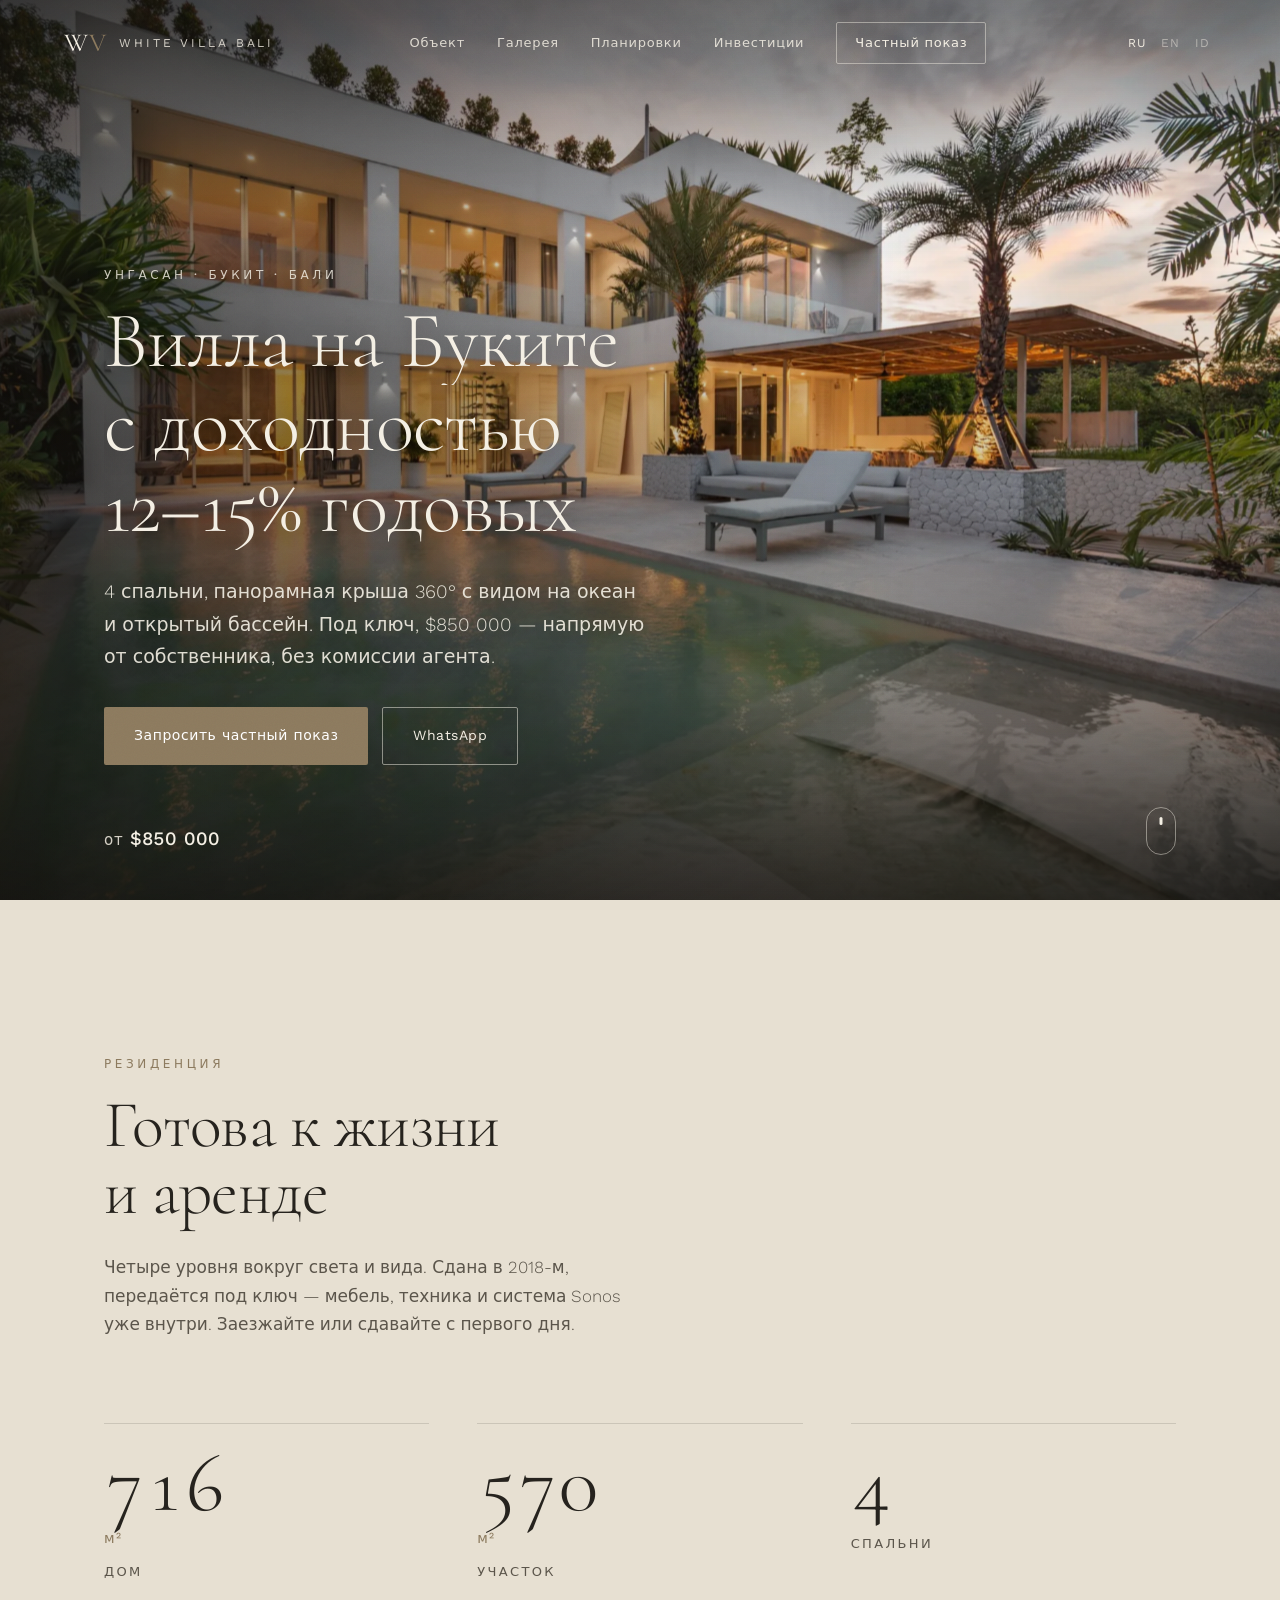
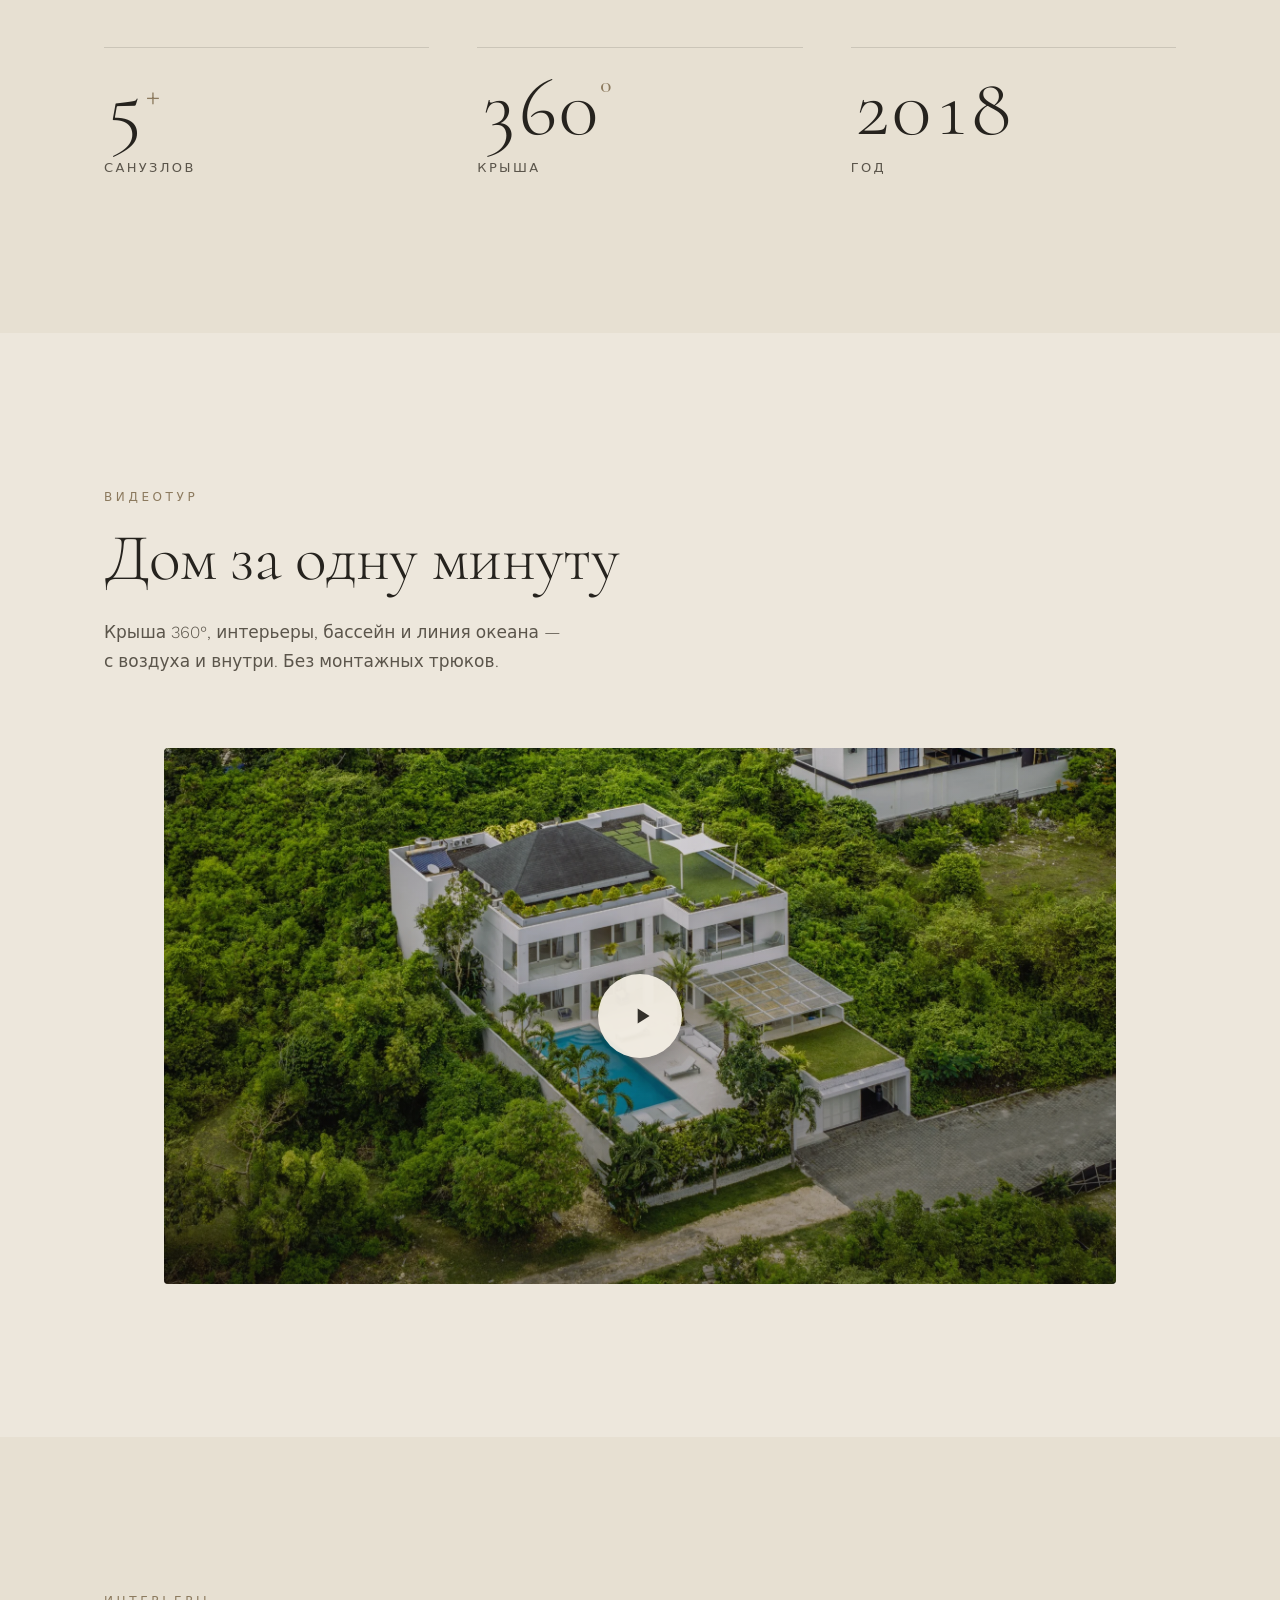
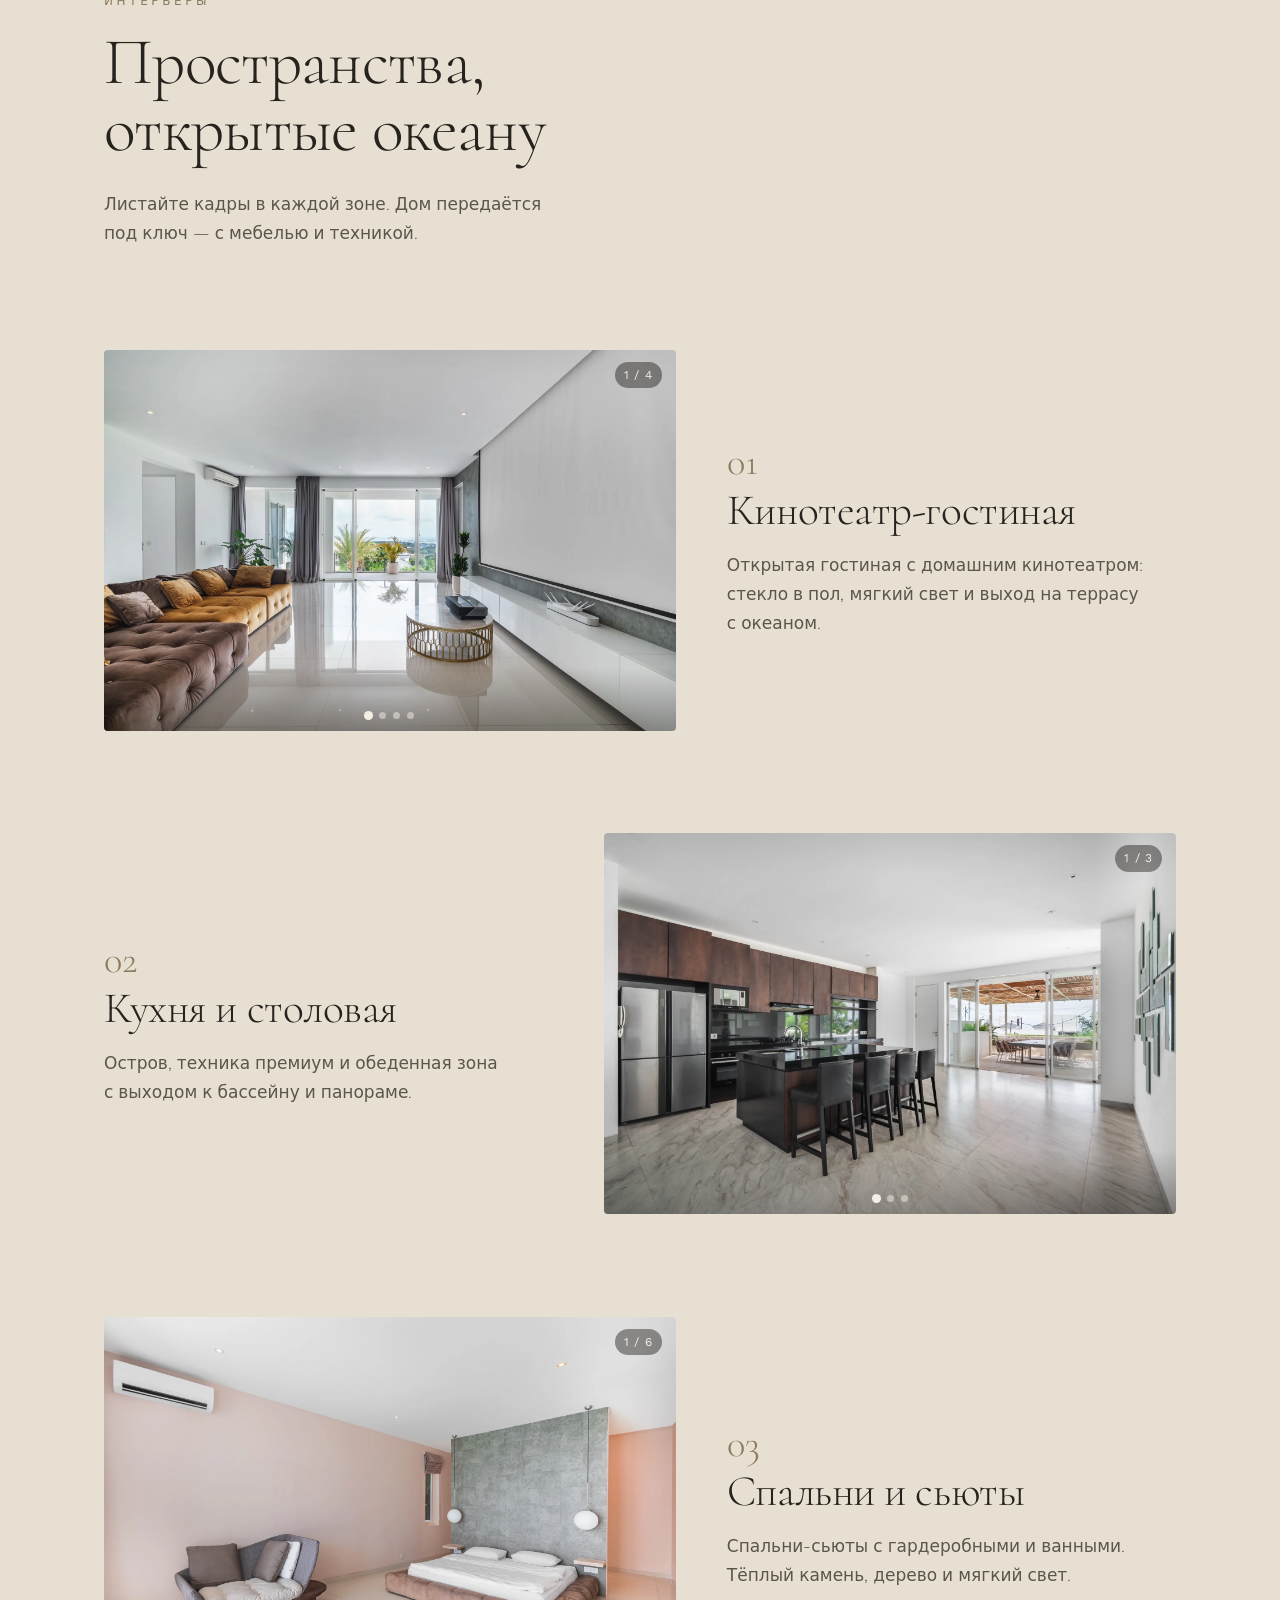
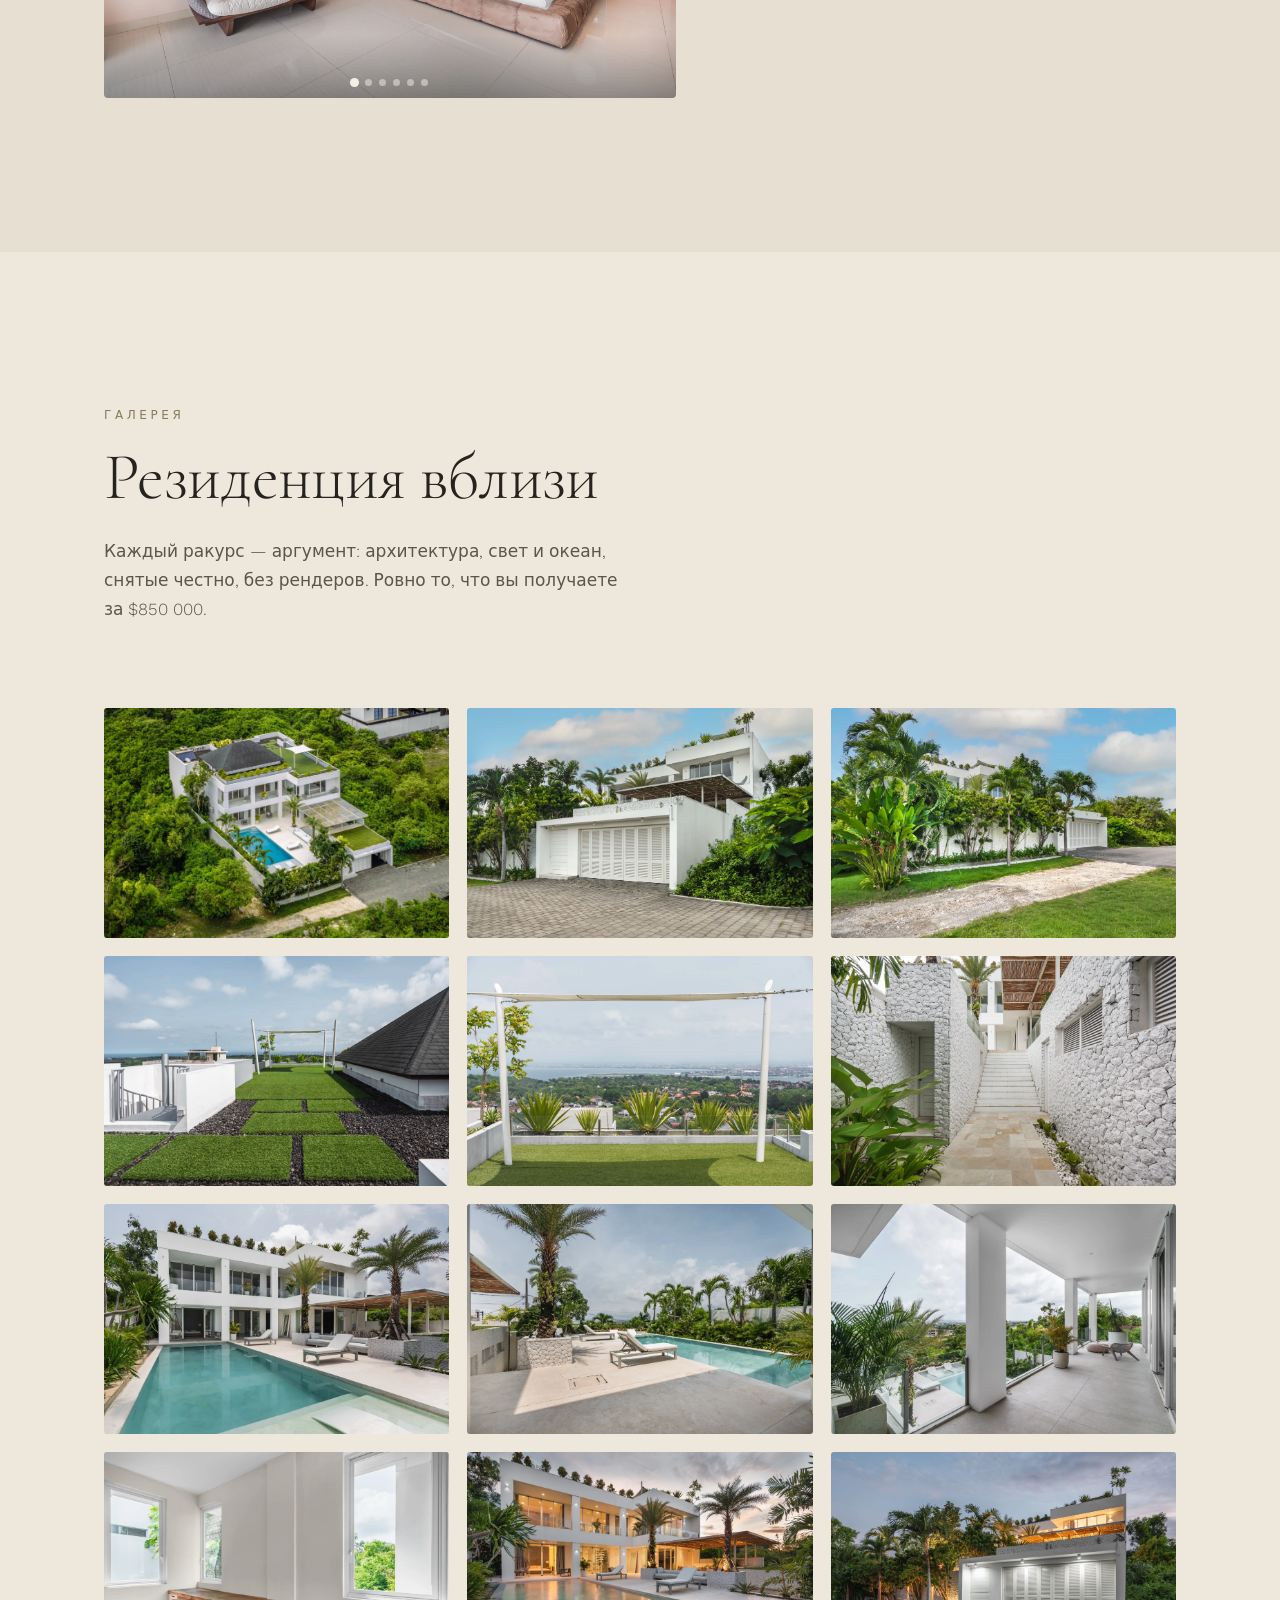
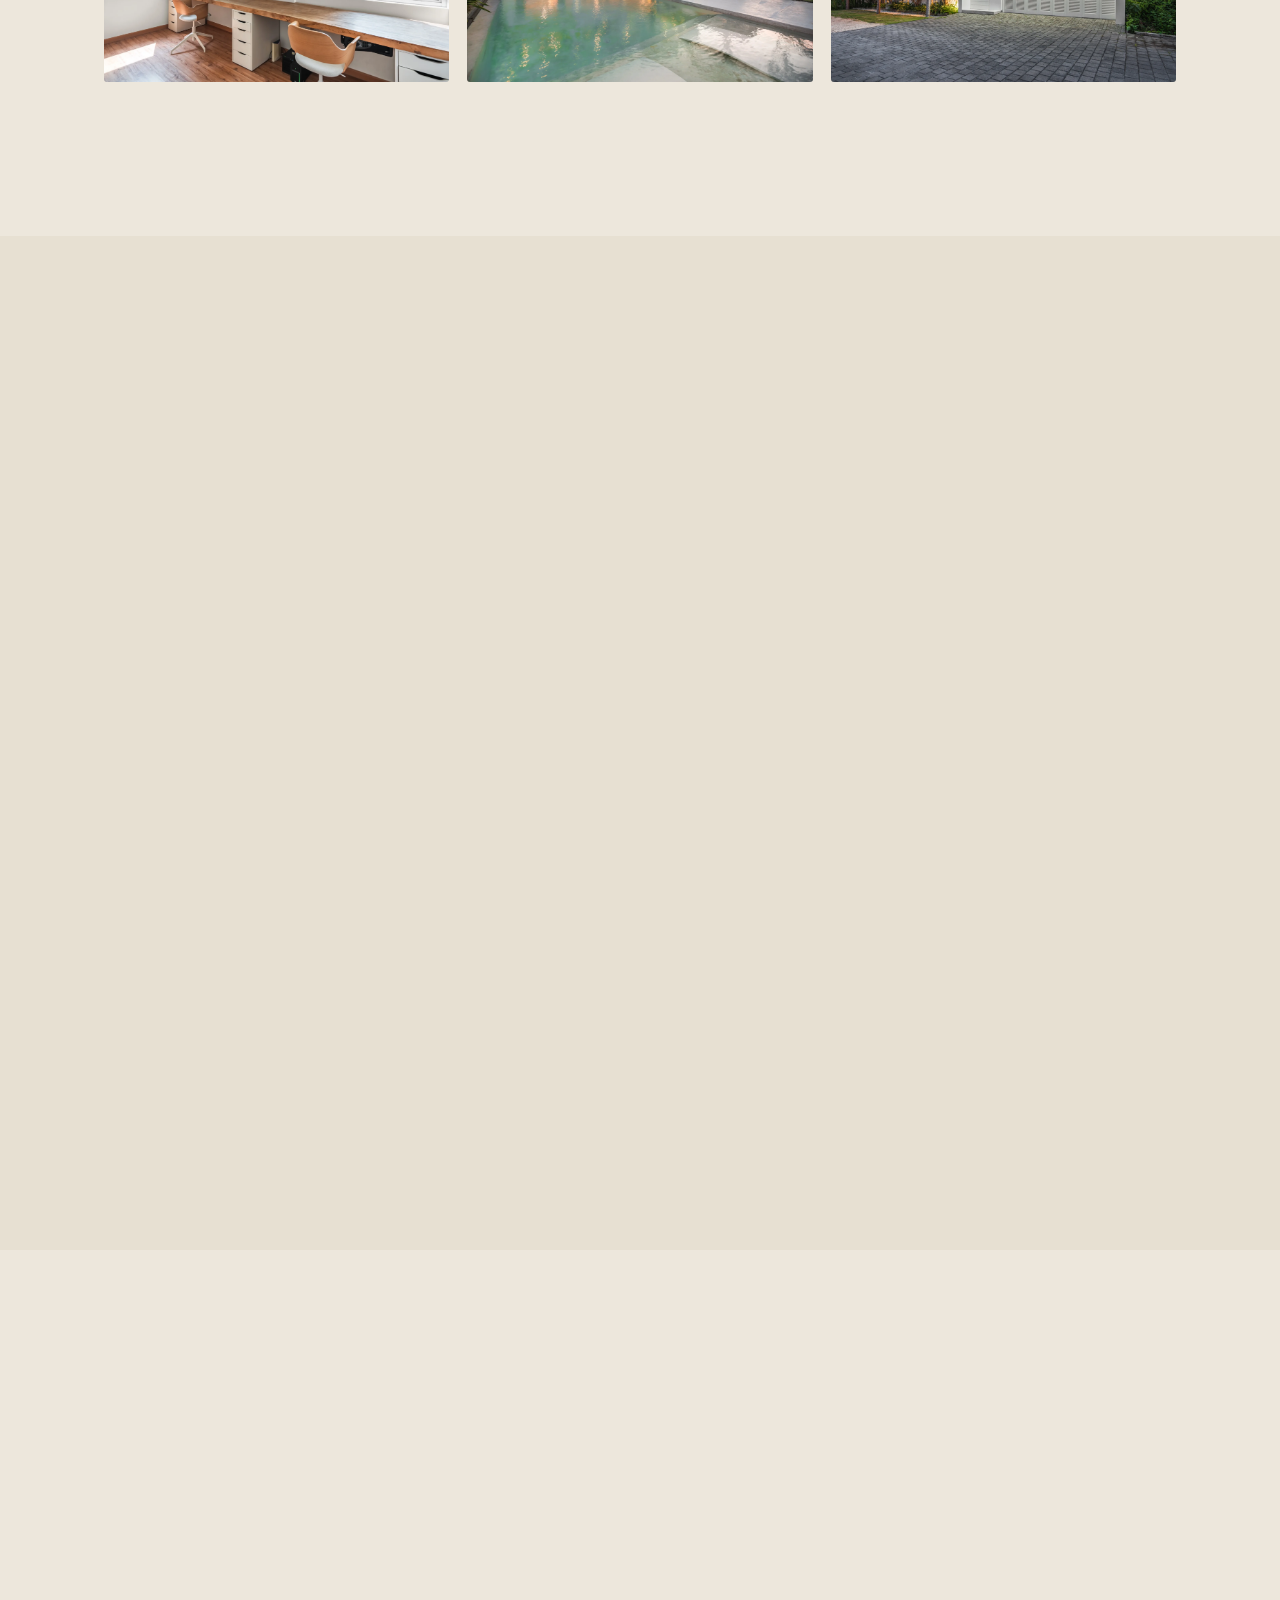
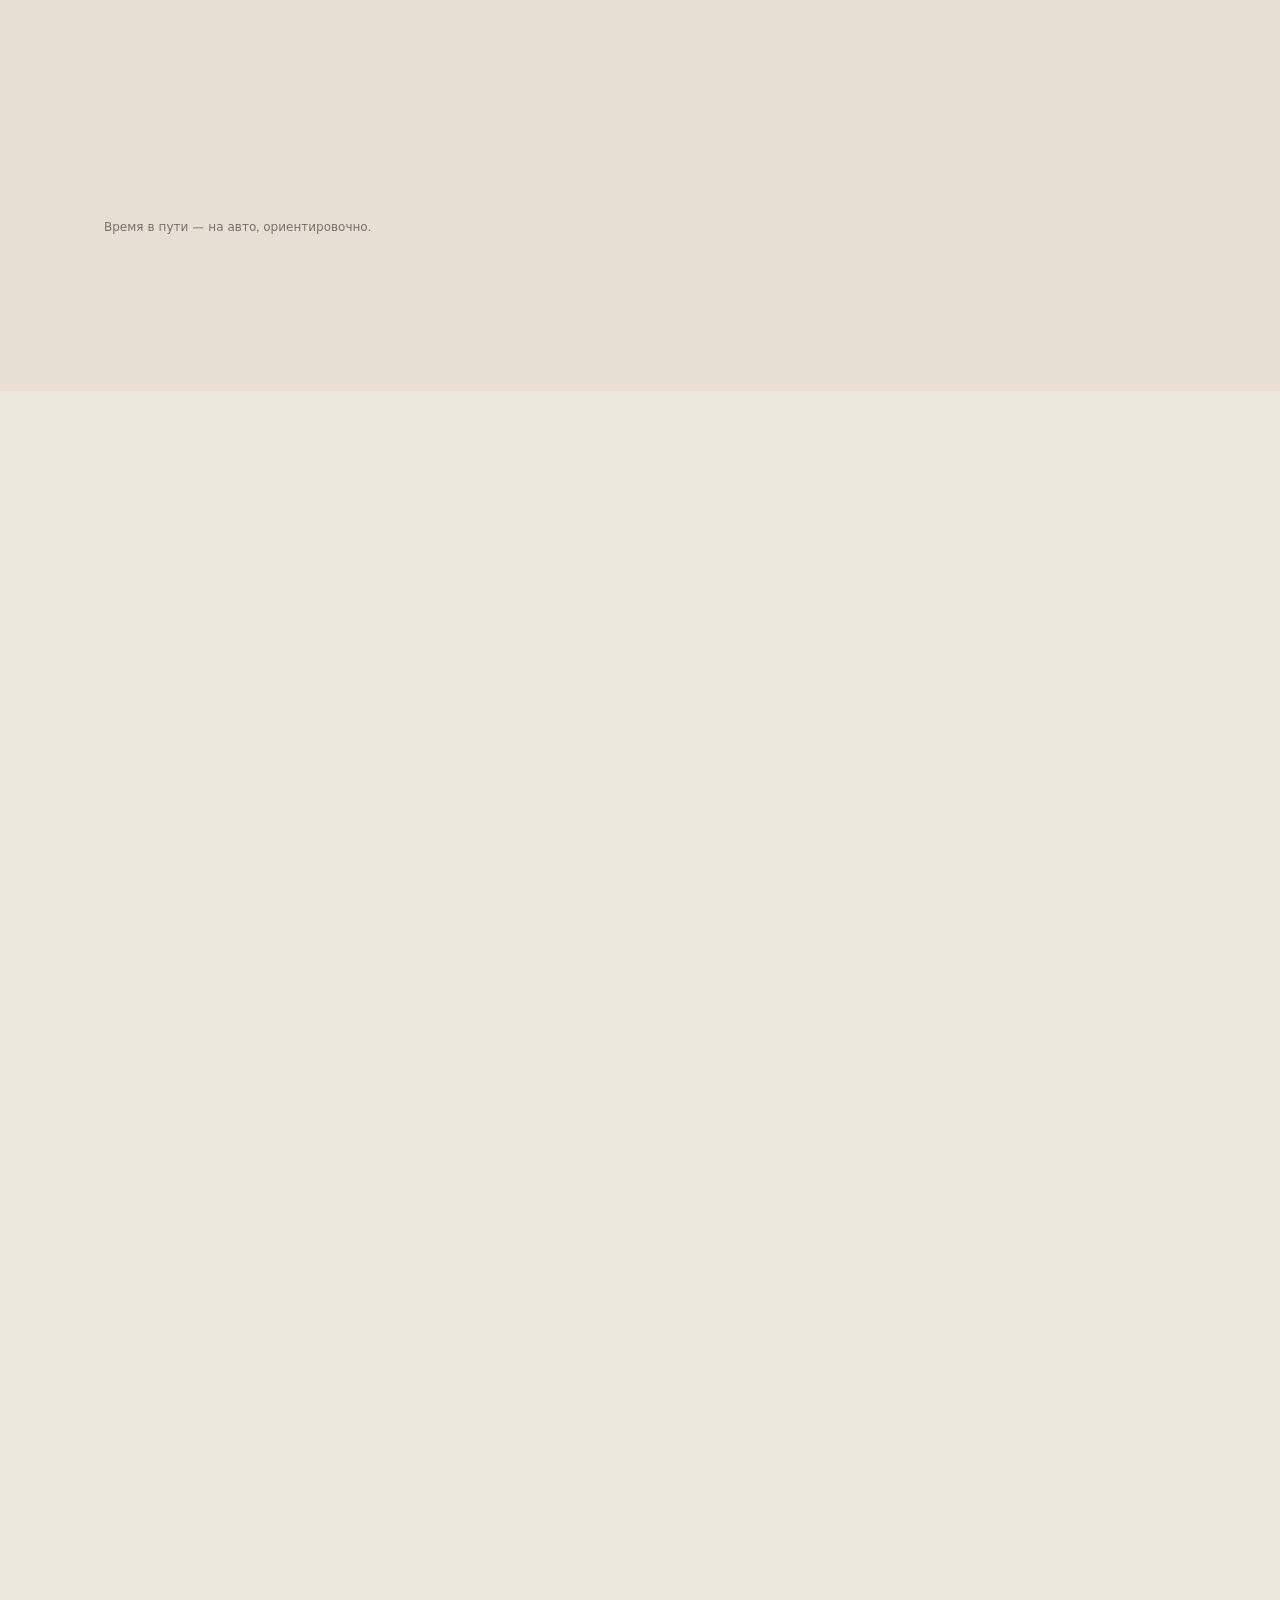
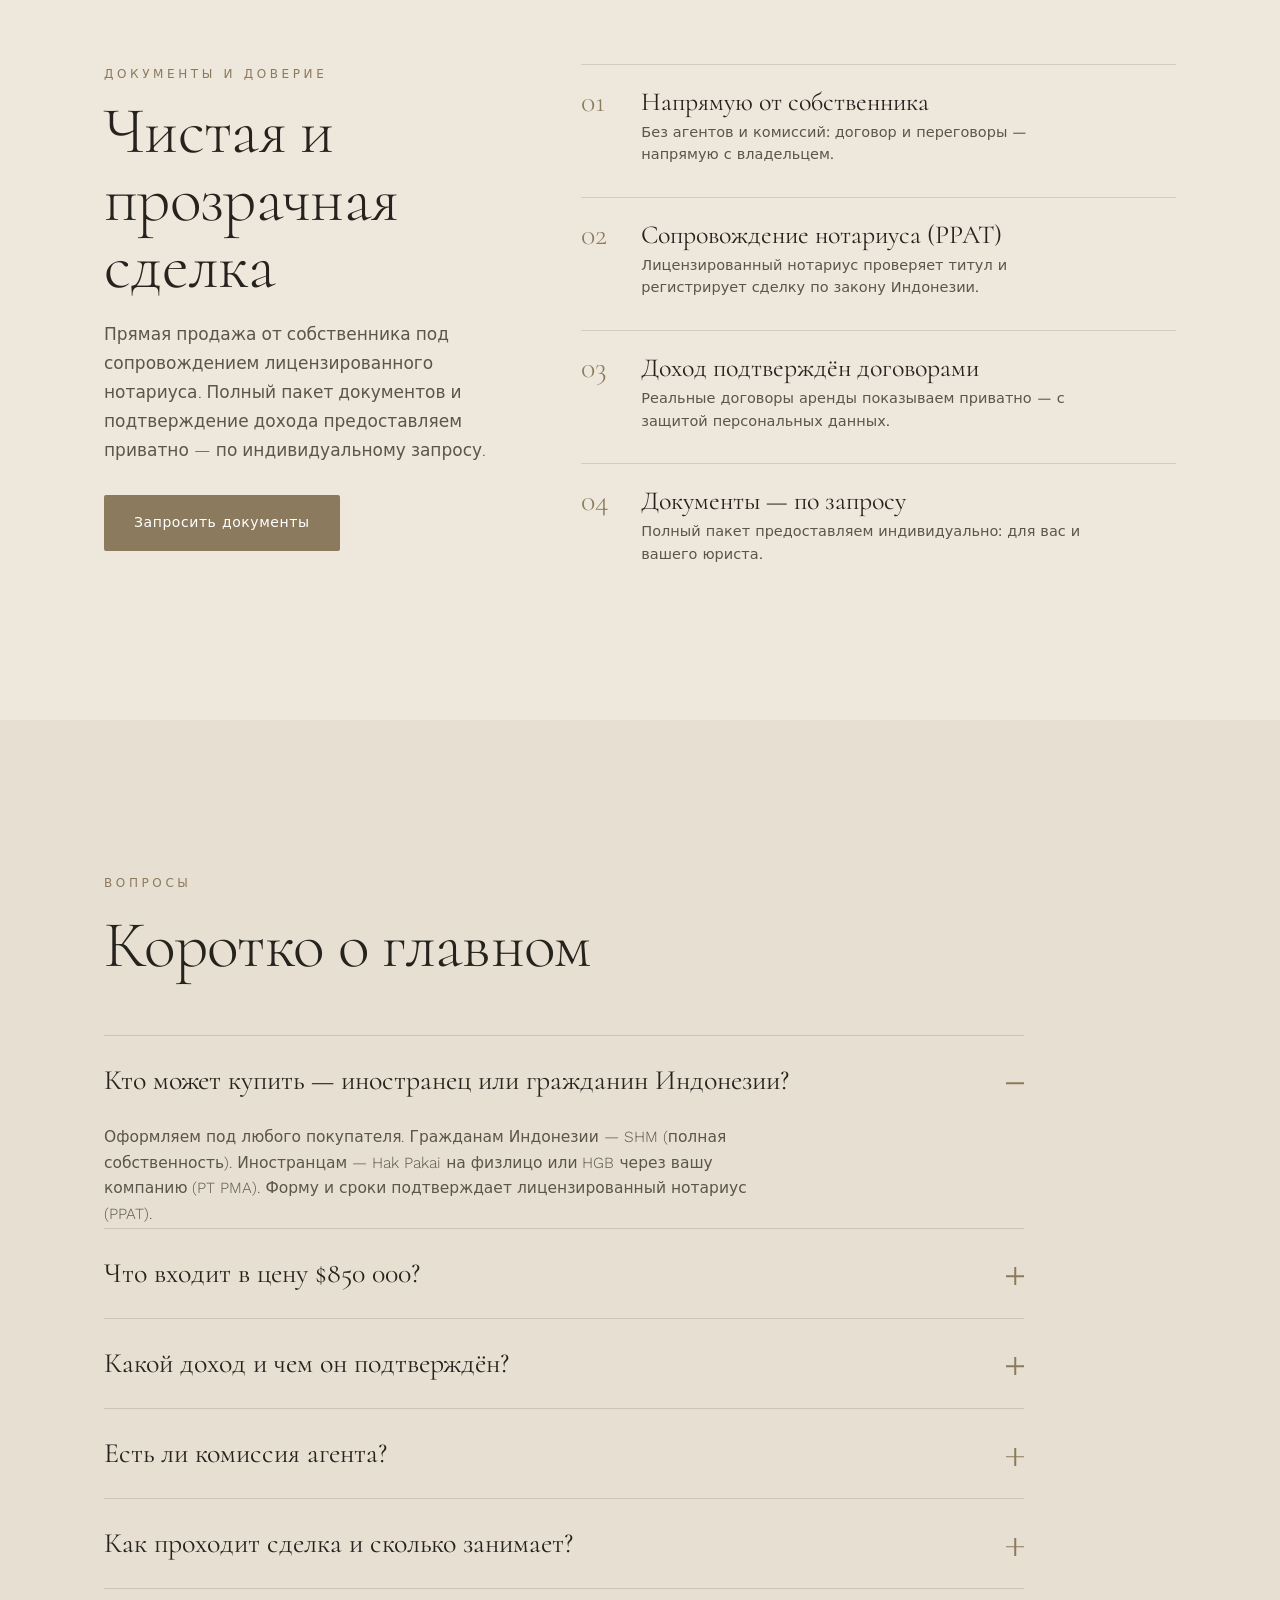
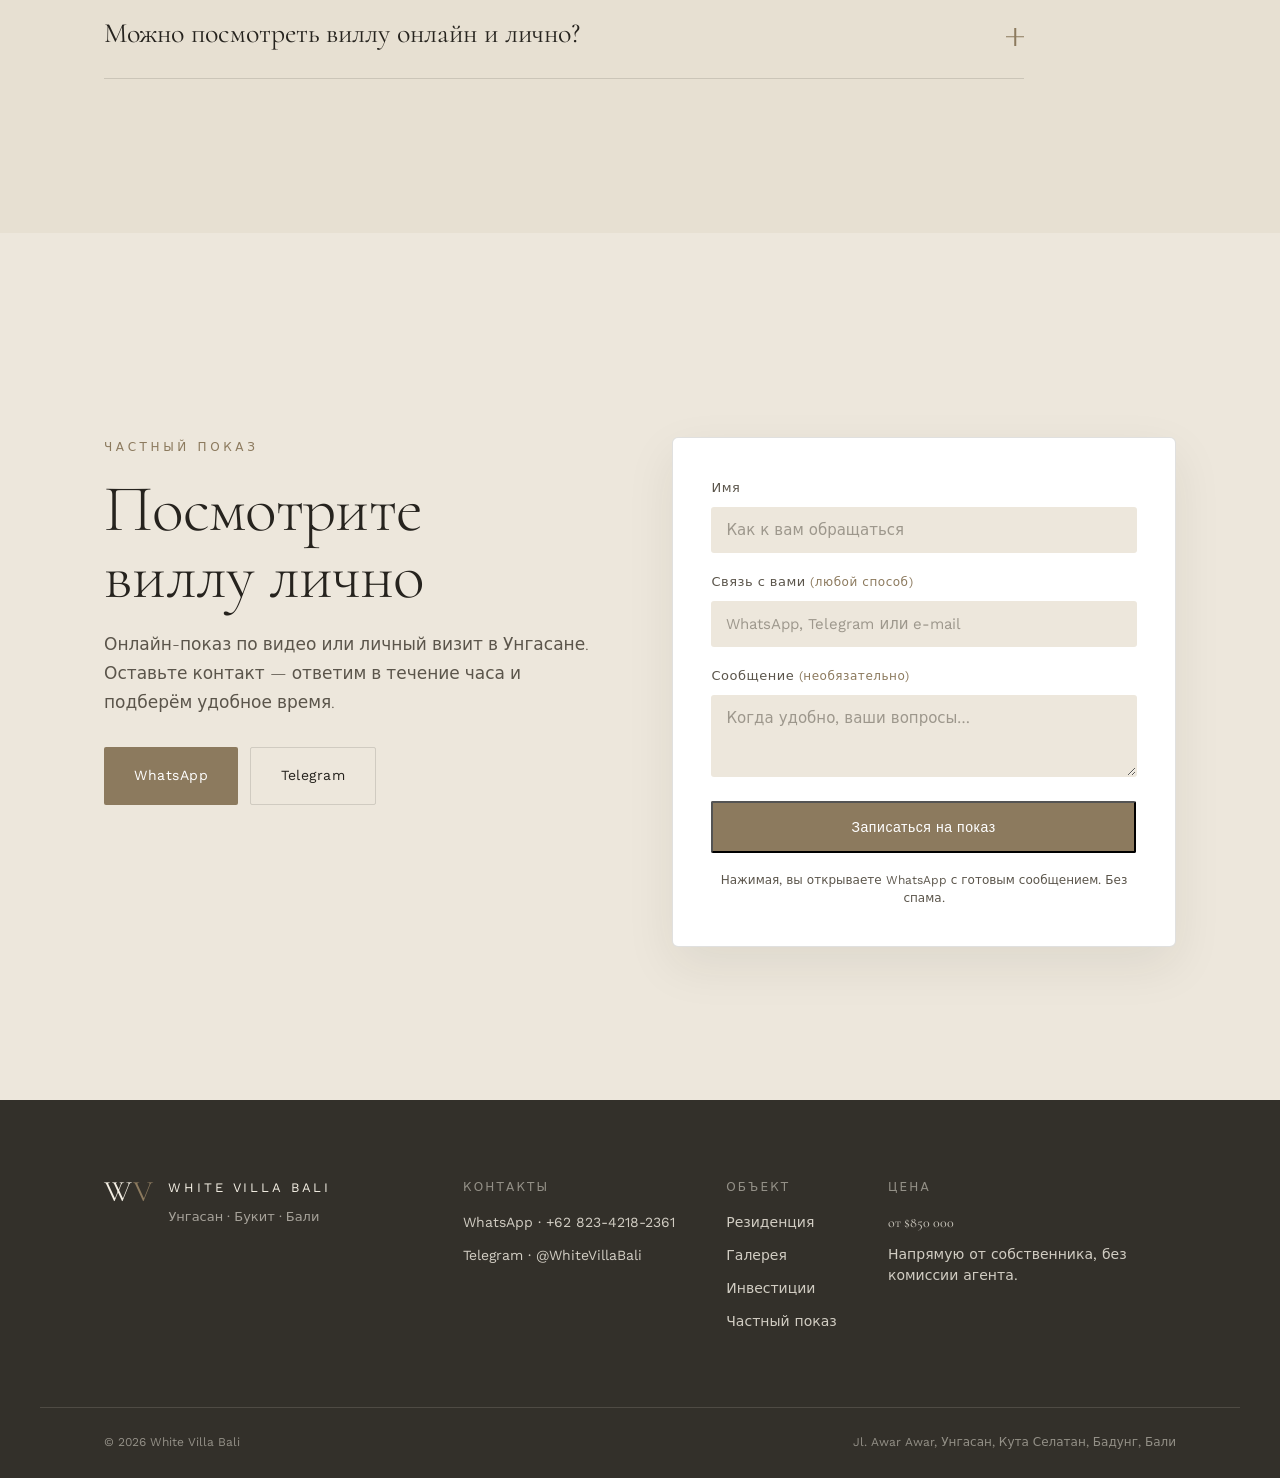
==== docs/index.html @ d4457128 "Add files via upload" ====
<!DOCTYPE html>
<html lang="ru">
<head>
<meta charset="UTF-8" />
<meta name="viewport" content="width=device-width, initial-scale=1, viewport-fit=cover" />
<title>White Villa Bali — частная резиденция на Буките</title>
<meta name="description" content="Частная вилла на Буките, Бали. Панорамная крыша 360° с видом на океан, бассейн, домашний кинотеатр, 4 спальни. Доходность 12–15%, под ключ — от $850 000." />
<link rel="canonical" href="https://whitevillabali.com/" />
<meta name="theme-color" content="#26231E" />
<link rel="icon" type="image/png" sizes="32x32" href="assets/img/favicon.png?v=20260622" />
<link rel="icon" type="image/png" sizes="16x16" href="assets/img/favicon-16.png?v=20260622" />
<link rel="apple-touch-icon" href="assets/img/apple-touch-icon.png?v=20260622" />
<!-- Open Graph (WhatsApp/Telegram/Facebook preview) -->
<meta property="og:type" content="website" />
<meta property="og:site_name" content="White Villa Bali" />
<meta property="og:title" content="White Villa Bali — вилла на Буките, доходность 12–15%" />
<meta property="og:description" content="Панорамная крыша 360° с видом на океан, бассейн, домашний кинотеатр, 4 спальни. Под ключ — от $850 000, напрямую от собственника." />
<meta property="og:image" content="https://whitevillabali.com/assets/img/og-image.jpg" />
<meta property="og:image:width" content="1200" />
<meta property="og:image:height" content="630" />
<meta property="og:url" content="https://whitevillabali.com/" />
<meta property="og:locale" content="ru_RU" />
<meta name="twitter:card" content="summary_large_image" />
<meta name="twitter:title" content="White Villa Bali — вилла на Буките, доходность 12–15%" />
<meta name="twitter:description" content="Крыша 360°, бассейн, кинотеатр, 4 спальни. Под ключ — от $850 000." />
<meta name="twitter:image" content="https://whitevillabali.com/assets/img/og-image.jpg" />
<link rel="preconnect" href="https://fonts.googleapis.com" />
<link rel="preconnect" href="https://fonts.gstatic.com" crossorigin />
<link href="https://fonts.googleapis.com/css2?family=Cormorant:wght@300;400;500&family=Work+Sans:wght@300;400;500&display=swap" rel="stylesheet" />
<link rel="stylesheet" href="assets/css/style.css?v=20260622b" />
</head>
<body>
<div class="loader" id="loader" aria-hidden="true"><span class="loader__mono">W<span>V</span></span></div>
<div class="cursor" id="cursor" aria-hidden="true"></div>
<div class="progress" aria-hidden="true"></div>
<div class="grain" aria-hidden="true"></div>

<header class="nav" data-nav>
  <a class="nav__brand" href="#top" aria-label="White Villa Bali">
    <span class="monogram">W<span>V</span></span>
    <span class="nav__name">White&nbsp;Villa&nbsp;Bali</span>
  </a>
  <nav class="nav__links">
    <a href="#facts">Объект</a>
    <a href="#gallery">Галерея</a>
    <a href="#plans">Планировки</a>
    <a href="#invest">Инвестиции</a>
    <a href="#contact" class="nav__cta">Частный показ</a>
  </nav>
  <div class="nav__lang" role="group" aria-label="Язык">
    <button class="is-active">RU</button><button>EN</button><button>ID</button>
  </div>
</header>

<button class="nav__burger" id="navBurger" aria-label="Меню" aria-expanded="false" aria-controls="navPanel">
  <span></span><span></span><span></span>
</button>
<div class="nav__panel" id="navPanel" aria-hidden="true">
  <nav class="nav__panel-links">
    <a href="#facts">Объект</a>
    <a href="#gallery">Галерея</a>
    <a href="#plans">Планировки</a>
    <a href="#invest">Инвестиции</a>
    <a href="#contact">Частный показ</a>
  </nav>
  <div class="nav__panel-foot">
    <div class="nav__lang" role="group" aria-label="Язык"><button class="is-active">RU</button><button>EN</button><button>ID</button></div>
    <a class="btn btn--accent" href="https://wa.me/6282342182361" target="_blank" rel="noopener">WhatsApp</a>
  </div>
</div>

<main id="top">

  <!-- HERO -->
  <section class="hero" id="hero">
    <div class="hero__media">
      <img src="assets/img/hero.webp" alt="White Villa Bali — бассейн на закате" decoding="async" />
    </div>
    <div class="hero__veil" aria-hidden="true"></div>
    <div class="hero__inner">
      <p class="eyebrow eyebrow--light" data-reveal>Унгасан · Букит · Бали</p>
      <h1 class="hero__title">
        <span class="line"><span>Вилла на&nbsp;Буките</span></span>
        <span class="line"><span>с&nbsp;доходностью <span class="nowrap">12–15%&nbsp;годовых</span></span></span>
      </h1>
      <p class="hero__sub" data-reveal>
        4&nbsp;спальни, панорамная крыша 360° с&nbsp;видом на&nbsp;океан и&nbsp;открытый бассейн.
        Под&nbsp;ключ, $850&nbsp;000 — напрямую от&nbsp;собственника, без&nbsp;комиссии агента.
      </p>
      <div class="hero__actions" data-reveal>
        <a class="btn btn--accent" href="#contact" data-magnetic>Запросить частный показ</a>
        <a class="btn btn--ghost" href="https://wa.me/6282342182361?text=%D0%97%D0%B4%D1%80%D0%B0%D0%B2%D1%81%D1%82%D0%B2%D1%83%D0%B9%D1%82%D0%B5!%20%D0%98%D0%BD%D1%82%D0%B5%D1%80%D0%B5%D1%81%D1%83%D0%B5%D1%82%20White%20Villa%20Bali" target="_blank" rel="noopener">WhatsApp</a>
      </div>
    </div>
    <div class="hero__foot">
      <span class="hero__price" data-reveal>от&nbsp;<b>$850&nbsp;000</b></span>
      <a class="scrollcue" href="#facts" aria-label="Листать вниз"><span></span></a>
    </div>
  </section>

  <!-- FACTS -->
  <section class="facts section" id="facts">
    <div class="wrap">
      <p class="eyebrow" data-reveal>Резиденция</p>
      <h2 class="section__title" data-reveal>Готова к&nbsp;жизни и&nbsp;аренде</h2>
      <p class="section__lead" data-reveal>
        Четыре уровня вокруг света и вида. Сдана в&nbsp;2018-м, передаётся под&nbsp;ключ&nbsp;—
        мебель, техника и система Sonos уже внутри. Заезжайте или сдавайте с&nbsp;первого дня.
      </p>
      <ul class="facts__grid">
        <li data-reveal><span class="num" data-count="716">0</span><span class="unit">м²</span><span class="cap">дом</span></li>
        <li data-reveal><span class="num" data-count="570">0</span><span class="unit">м²</span><span class="cap">участок</span></li>
        <li data-reveal><span class="num" data-count="4">0</span><span class="cap">спальни</span></li>
        <li data-reveal><span class="num">5<span class="unit">+</span></span><span class="cap">санузлов</span></li>
        <li data-reveal><span class="num">360<span class="unit">°</span></span><span class="cap">крыша</span></li>
        <li data-reveal><span class="num" data-count="2018">0</span><span class="cap">год</span></li>
      </ul>
    </div>
  </section>

  <!-- VIDEO INTRO -->
  <section class="vid section section--quiet" id="video">
    <div class="wrap">
      <p class="eyebrow" data-reveal>Видеотур</p>
      <h2 class="section__title" data-reveal>Дом за&nbsp;одну минуту</h2>
      <p class="section__lead" data-reveal>Крыша 360°, интерьеры, бассейн и линия океана&nbsp;— с&nbsp;воздуха и внутри. Без монтажных трюков.</p>
    </div>
    <div class="vid__frame" data-reveal>
      <div class="vid__media" id="tourMedia" data-yt="jvJCx42v9xw">
        <img class="vid__poster" src="assets/img/aerial.webp" alt="Видеотур White Villa Bali — крыша 360°, бассейн, океан" loading="lazy" />
        <button class="vid__play" id="tourPlay" aria-label="Смотреть видеотур">
          <span class="vid__btn" aria-hidden="true"><svg viewBox="0 0 24 24" width="26" height="26" fill="currentColor"><path d="M8 5v14l11-7z"/></svg></span>
        </button>
      </div>
    </div>
  </section>

  <!-- INTERIORS -->
  <section class="edi section" id="interiors">
    <div class="wrap">
      <p class="eyebrow" data-reveal>Интерьеры</p>
      <h2 class="section__title" data-reveal>Пространства, открытые&nbsp;океану</h2>
      <p class="section__lead" data-reveal>Листайте кадры в каждой зоне. Дом передаётся под&nbsp;ключ&nbsp;— с мебелью и техникой.</p>

      <div class="edi__row" data-reveal>
        <div class="sld" data-slider>
          <button class="sld__btn sld__prev" aria-label="Назад">&lsaquo;</button>
          <button class="sld__btn sld__next" aria-label="Вперёд">&rsaquo;</button>
          <span class="sld__count" aria-hidden="true"></span>
          <div class="sld__track">
            <figure class="sld__slide"><img src="assets/img/DSC01588.webp" alt="Гостиная" loading="lazy"></figure>
            <figure class="sld__slide"><img src="assets/img/DSC01604-HDR.webp" alt="Гостиная с видом" loading="lazy"></figure>
            <figure class="sld__slide"><img src="assets/img/DSC01854-HDR.webp" alt="Гостиная и зелёный атриум" loading="lazy"></figure>
            <figure class="sld__slide"><img src="assets/img/DSC01878-HDR.webp" alt="Гостиная-столовая" loading="lazy"></figure>
          </div>
          <div class="sld__dots" aria-hidden="true"></div>
        </div>
        <div class="edi__txt">
          <div class="edi__num">01</div>
          <h3 class="edi__h">Кинотеатр-гостиная</h3>
          <p class="edi__p">Открытая гостиная с&nbsp;домашним кинотеатром: стекло в&nbsp;пол, мягкий свет и выход на террасу с&nbsp;океаном.</p>
        </div>
      </div>

      <div class="edi__row edi__row--rev" data-reveal>
        <div class="sld" data-slider>
          <button class="sld__btn sld__prev" aria-label="Назад">&lsaquo;</button>
          <button class="sld__btn sld__next" aria-label="Вперёд">&rsaquo;</button>
          <span class="sld__count" aria-hidden="true"></span>
          <div class="sld__track">
            <figure class="sld__slide"><img src="assets/img/DSC01881-HDR-Edit.webp" alt="Кухня с панорамой" loading="lazy"></figure>
            <figure class="sld__slide"><img src="assets/img/DSC01878-HDR.webp" alt="Кухня-столовая" loading="lazy"></figure>
            <figure class="sld__slide"><img src="assets/img/DSC01917-HDR.webp" alt="Обеденная зона у бассейна" loading="lazy"></figure>
          </div>
          <div class="sld__dots" aria-hidden="true"></div>
        </div>
        <div class="edi__txt">
          <div class="edi__num">02</div>
          <h3 class="edi__h">Кухня и&nbsp;столовая</h3>
          <p class="edi__p">Остров, техника премиум и обеденная зона с&nbsp;выходом к&nbsp;бассейну и&nbsp;панораме.</p>
        </div>
      </div>

      <div class="edi__row" data-reveal>
        <div class="sld" data-slider>
          <button class="sld__btn sld__prev" aria-label="Назад">&lsaquo;</button>
          <button class="sld__btn sld__next" aria-label="Вперёд">&rsaquo;</button>
          <span class="sld__count" aria-hidden="true"></span>
          <div class="sld__track">
            <figure class="sld__slide"><img src="assets/img/DSC01800-HDR-Edit.webp" alt="Спальня" loading="lazy"></figure>
            <figure class="sld__slide"><img src="assets/img/DSC01812-HDR.webp" alt="Спальня" loading="lazy"></figure>
            <figure class="sld__slide"><img src="assets/img/DSC01827-HDR.webp" alt="Ванная зона" loading="lazy"></figure>
            <figure class="sld__slide"><img src="assets/img/DSC01824-HDR.webp" alt="Гардеробная" loading="lazy"></figure>
            <figure class="sld__slide"><img src="assets/img/DSC01842-HDR.webp" alt="Спальня" loading="lazy"></figure>
            <figure class="sld__slide"><img src="assets/img/DSC01848-HDR.webp" alt="Спальня со светом" loading="lazy"></figure>
          </div>
          <div class="sld__dots" aria-hidden="true"></div>
        </div>
        <div class="edi__txt">
          <div class="edi__num">03</div>
          <h3 class="edi__h">Спальни и&nbsp;сьюты</h3>
          <p class="edi__p">Спальни-сьюты с&nbsp;гардеробными и ванными. Тёплый камень, дерево и мягкий свет.</p>
        </div>
      </div>
    </div>
  </section>

  <!-- GALLERY -->
  <section class="gal section section--quiet" id="gallery">
    <div class="wrap">
      <p class="eyebrow" data-reveal>Галерея</p>
      <h2 class="section__title" data-reveal>Резиденция вблизи</h2>
      <p class="section__lead" data-reveal>Каждый ракурс&nbsp;— аргумент: архитектура, свет и океан, снятые честно, без&nbsp;рендеров. Ровно то, что вы получаете за&nbsp;$850&nbsp;000.</p>
      <div class="gal__grid" data-reveal>
        <button class="gal__item" aria-label="Открыть фото"><img src="assets/img/DJI_20251126105822_0119_D-HDR.webp" alt="White Villa Bali — вид с воздуха" loading="lazy"></button>
        <button class="gal__item" aria-label="Открыть фото"><img src="assets/img/DSC01496-HDR-Edit.webp" alt="Архитектура White Villa Bali" loading="lazy"></button>
        <button class="gal__item" aria-label="Открыть фото"><img src="assets/img/DSC01505-HDR-Edit.webp" alt="Вилла и сад" loading="lazy"></button>
        <button class="gal__item" aria-label="Открыть фото"><img src="assets/img/DSC01526-HDR.webp" alt="Крыша 360° с панорамой" loading="lazy"></button>
        <button class="gal__item" aria-label="Открыть фото"><img src="assets/img/DSC01750-HDR.webp" alt="Терраса с видом на океан" loading="lazy"></button>
        <button class="gal__item" aria-label="Открыть фото"><img src="assets/img/DSC02104-HDR.webp" alt="Зелёная стена и лестница" loading="lazy"></button>
        <button class="gal__item" aria-label="Открыть фото"><img src="assets/img/DSC01965-HDR.webp" alt="Вилла и бассейн с высоты" loading="lazy"></button>
        <button class="gal__item" aria-label="Открыть фото"><img src="assets/img/DSC01935-HDR.webp" alt="Бассейн и вилла" loading="lazy"></button>
        <button class="gal__item" aria-label="Открыть фото"><img src="assets/img/DSC01675-HDR.webp" alt="Терраса с колоннами и видом" loading="lazy"></button>
        <button class="gal__item" aria-label="Открыть фото"><img src="assets/img/DSC01559-HDR-Edit.webp" alt="Кабинет у окна с видом" loading="lazy"></button>
        <button class="gal__item" aria-label="Открыть фото"><img src="assets/img/DSC02296-Edit.webp" alt="Бассейн на закате" loading="lazy"></button>
        <button class="gal__item" aria-label="Открыть фото"><img src="assets/img/DSC02348.webp" alt="White Villa Bali в сумерках" loading="lazy"></button>
      </div>
    </div>
  </section>

  <!-- AMENITIES -->
  <section class="am section" id="amenities">
    <div class="wrap">
      <p class="eyebrow" data-reveal>Оснащение</p>
      <h2 class="section__title" data-reveal>Всё уже в&nbsp;доме</h2>
      <p class="section__lead" data-reveal>От кинотеатра до мультирум-звука — вилла укомплектована под ключ. Заезжайте или сдавайте: докупать ничего не нужно.</p>
      <ul class="am__grid">
        <li data-reveal><span class="am__ic"><svg viewBox="0 0 24 24" fill="none" stroke="currentColor" stroke-width="1.5" stroke-linecap="round" stroke-linejoin="round"><rect x="2.5" y="5" width="19" height="13" rx="2"/><path d="M10 9.5l5 2.5-5 2.5z" fill="currentColor" stroke="none"/></svg></span><span class="am__t">Домашний кинотеатр</span><span class="am__d">Большой экран и акустика</span></li>
        <li data-reveal><span class="am__ic"><svg viewBox="0 0 24 24" fill="none" stroke="currentColor" stroke-width="1.5" stroke-linecap="round" stroke-linejoin="round"><path d="M2 8c2 1.6 4 1.6 6 0s4-1.6 6 0 4 1.6 6 0M2 13c2 1.6 4 1.6 6 0s4-1.6 6 0 4 1.6 6 0M2 18c2 1.6 4 1.6 6 0s4-1.6 6 0 4 1.6 6 0"/></svg></span><span class="am__t">Панорамный бассейн</span><span class="am__d">Вдоль линии океана</span></li>
        <li data-reveal><span class="am__ic"><svg viewBox="0 0 24 24" fill="none" stroke="currentColor" stroke-width="1.5" stroke-linecap="round" stroke-linejoin="round"><path d="M21 12a9 9 0 1 1-3.2-6.9"/><path d="M21 4.5v4.5h-4.5"/></svg></span><span class="am__t">Крыша 360°</span><span class="am__d">Океан, GWK и Агунг</span></li>
        <li data-reveal><span class="am__ic"><svg viewBox="0 0 24 24" fill="none" stroke="currentColor" stroke-width="1.5" stroke-linecap="round" stroke-linejoin="round"><rect x="6" y="2.5" width="12" height="19" rx="2.5"/><circle cx="12" cy="15" r="3.2"/><circle cx="12" cy="6.5" r="1.1"/></svg></span><span class="am__t">Звук Sonos</span><span class="am__d">Мультирум во всём доме</span></li>
        <li data-reveal><span class="am__ic"><svg viewBox="0 0 24 24" fill="none" stroke="currentColor" stroke-width="1.5" stroke-linecap="round" stroke-linejoin="round"><path d="M7 3v5a2 2 0 0 0 4 0V3M9 8v13"/><path d="M16 3c-1.4 1-2.2 3-2.2 5.2 0 1.6 1 2.6 2.2 2.8V21"/></svg></span><span class="am__t">Кухня под ключ</span><span class="am__d">Техника премиум</span></li>
        <li data-reveal><span class="am__ic"><svg viewBox="0 0 24 24" fill="none" stroke="currentColor" stroke-width="1.5" stroke-linecap="round" stroke-linejoin="round"><path d="M12 2v20M3.34 7l17.32 10M20.66 7L3.34 17"/></svg></span><span class="am__t">Климат-контроль</span><span class="am__d">Во всех комнатах</span></li>
        <li data-reveal><span class="am__ic"><svg viewBox="0 0 24 24" fill="none" stroke="currentColor" stroke-width="1.5" stroke-linecap="round" stroke-linejoin="round"><path d="M5 11l1.6-4A2 2 0 0 1 8.5 5.7h7a2 2 0 0 1 1.9 1.3L19 11"/><path d="M3 11h18v4a1 1 0 0 1-1 1H4a1 1 0 0 1-1-1z"/><circle cx="7.5" cy="16.5" r="1.5"/><circle cx="16.5" cy="16.5" r="1.5"/></svg></span><span class="am__t">Гараж на 2 авто</span><span class="am__d">Крытая парковка</span></li>
        <li data-reveal><span class="am__ic"><svg viewBox="0 0 24 24" fill="none" stroke="currentColor" stroke-width="1.5" stroke-linecap="round" stroke-linejoin="round"><circle cx="12" cy="8" r="3.2"/><path d="M5.5 20a6.5 6.5 0 0 1 13 0"/></svg></span><span class="am__t">Блок персонала</span><span class="am__d">Кухня, спальня, санузел</span></li>
        <li data-reveal><span class="am__ic"><svg viewBox="0 0 24 24" fill="none" stroke="currentColor" stroke-width="1.5" stroke-linecap="round" stroke-linejoin="round"><path d="M4 20c0-9 7-15 16-15 0 9-7 15-16 15z"/><path d="M4 20c3.5-3.5 7-6 12-8"/></svg></span><span class="am__t">Сад и озеленение</span><span class="am__d">Ландшафт по периметру</span></li>
        <li data-reveal><span class="am__ic"><svg viewBox="0 0 24 24" fill="none" stroke="currentColor" stroke-width="1.5" stroke-linecap="round" stroke-linejoin="round"><path d="M5 11V8.5A2.5 2.5 0 0 1 7.5 6h9A2.5 2.5 0 0 1 19 8.5V11"/><path d="M3.5 11.5a1.5 1.5 0 0 1 3 0V14h11v-2.5a1.5 1.5 0 0 1 3 0V18H3.5z"/><path d="M5.5 18v2M18.5 18v2"/></svg></span><span class="am__t">Полная меблировка</span><span class="am__d">Мебель и техника включены</span></li>
        <li data-reveal><span class="am__ic"><svg viewBox="0 0 24 24" fill="none" stroke="currentColor" stroke-width="1.5" stroke-linecap="round" stroke-linejoin="round"><path d="M4.5 9a11 11 0 0 1 15 0M7.5 12a7 7 0 0 1 9 0M10.5 15a3 3 0 0 1 3 0"/><circle cx="12" cy="18" r="1" fill="currentColor" stroke="none"/></svg></span><span class="am__t">Скоростной интернет</span><span class="am__d">Оптика и Wi-Fi</span></li>
        <li data-reveal><span class="am__ic"><svg viewBox="0 0 24 24" fill="none" stroke="currentColor" stroke-width="1.5" stroke-linecap="round" stroke-linejoin="round"><path d="M12 3l7 3v5c0 4.5-3 8-7 10-4-2-7-5.5-7-10V6z"/><path d="M9.2 12l2 2 3.6-3.8"/></svg></span><span class="am__t">Охрана и сервис</span><span class="am__d">Уборка, бассейн, охрана</span></li>
      </ul>
    </div>
  </section>

  <!-- FLOOR PLANS -->
  <section class="pln section section--quiet" id="plans">
    <div class="wrap">
      <p class="eyebrow" data-reveal>Планировки</p>
      <h2 class="section__title" data-reveal>Четыре уровня&nbsp;— листайте как&nbsp;книгу</h2>
      <p class="section__lead" data-reveal>Оригинальные чертежи архитектора, уровень за&nbsp;уровнем&nbsp;— 1:100, без&nbsp;рендеров. Листайте страницы как&nbsp;книгу или выберите этаж слева.</p>

      <div class="pln__grid">
        <nav class="pln__levels" id="plnLevels" data-reveal aria-label="Этажи виллы">
          <button class="pln__level is-active" data-lvl="1"><span class="pln__num">01</span><span class="pln__name">Вход · сервис · бассейн</span></button>
          <button class="pln__level" data-lvl="2"><span class="pln__num">02</span><span class="pln__name">Гостиная · кухня · мастер</span></button>
          <button class="pln__level" data-lvl="3"><span class="pln__num">03</span><span class="pln__name">Спальни · сьюты</span></button>
          <button class="pln__level" data-lvl="4"><span class="pln__num">04</span><span class="pln__name">Крыша 360°</span></button>
        </nav>

        <div class="pln__stage" data-reveal>
          <div class="pln__mag" id="plnBook">
            <div class="pln__page is-plan" data-lvl="1"><span class="pln__tag">оригинал · 1:100</span><img class="pln__planimg" src="assets/img/plans/plan1.webp" alt="Чертёж: уровень 01, Ground floor" loading="lazy"><span class="pln__cap">Уровень 01 · Ground floor</span><span class="pln__zoomhint" aria-hidden="true">увеличить +</span></div>
            <div class="pln__page is-plan" data-lvl="2"><span class="pln__tag">оригинал · 1:100</span><img class="pln__planimg" src="assets/img/plans/plan2.webp" alt="Чертёж: уровень 02, First floor" loading="lazy"><span class="pln__cap">Уровень 02 · First floor</span><span class="pln__zoomhint" aria-hidden="true">увеличить +</span></div>
            <div class="pln__page is-plan" data-lvl="3"><span class="pln__tag">оригинал · 1:100</span><img class="pln__planimg" src="assets/img/plans/plan3.webp" alt="Чертёж: уровень 03, Second floor" loading="lazy"><span class="pln__cap">Уровень 03 · Second floor</span><span class="pln__zoomhint" aria-hidden="true">увеличить +</span></div>
            <div class="pln__page is-plan" data-lvl="4"><span class="pln__tag">оригинал · 1:100</span><img class="pln__planimg" src="assets/img/plans/plan4.webp" alt="Чертёж: уровень 04, Roof top" loading="lazy"><span class="pln__cap">Уровень 04 · Roof top</span><span class="pln__zoomhint" aria-hidden="true">увеличить +</span></div>
          </div>
          <div class="pln__bar">
            <p class="pln__leadcap" id="plnCap"><b>Уровень 01</b>&nbsp;— въезд, гараж на&nbsp;2&nbsp;авто, блок персонала, входная галерея, сад и&nbsp;бассейн.</p>
            <div class="pln__pager"><button class="pln__prev" id="plnPrev" aria-label="Предыдущий этаж" disabled>‹ Назад</button><span class="pln__count"><b id="plnNum">01</b>&nbsp;/&nbsp;04</span><button class="pln__next" id="plnNext" aria-label="Следующий этаж">Листать <span class="pln__arw" aria-hidden="true">›</span></button></div>
          </div>
        </div>
      </div>
    </div>
    <div class="pln__zoom" id="plnZoom" aria-hidden="true" role="dialog" aria-label="План этажа, полный размер">
      <button class="pln__zoom-x" aria-label="Закрыть">×</button>
      <img src="" alt="">
    </div>
  </section>

  <!-- LOCATION -->
  <section class="loc section" id="location">
    <div class="wrap">
      <p class="eyebrow" data-reveal>Локация</p>
      <h2 class="section__title" data-reveal>Унгасан&nbsp;— тихая вершина&nbsp;Букита</h2>
      <p class="section__lead" data-reveal>Южная вершина Букита&nbsp;— скалы, белые пляжи и закаты над океаном. Пляжи, гольф и рестораны в&nbsp;нескольких минутах; до&nbsp;аэропорта&nbsp;— минут 25.</p>
      <figure class="loc__map" data-reveal>
        <img src="assets/img/location-map.webp" alt="White Villa Bali на полуострове Букит: время в пути до пляжей, гольфа и Нуса-Дуа" loading="lazy">
        <span class="loc__here" aria-hidden="true"></span>
      </figure>
      <div class="loc__below">
        <div class="loc__addr-block" data-reveal>
          <p class="loc__addr"><b>White Villa Bali</b>Jl.&nbsp;Awar&nbsp;Awar, Унгасан,<br>Кута&nbsp;Селатан, Бадунг, Бали&nbsp;80361</p>
          <div class="loc__actions">
            <a class="btn btn--accent" href="https://www.google.com/maps/dir/?api=1&amp;destination=55R3%2BJJH%20Ungasan%2C%20Bali" target="_blank" rel="noopener" data-magnetic>Проложить маршрут</a>
            <a class="btn btn--line" href="https://maps.app.goo.gl/P2s3nne9Wi6YwhHD8" target="_blank" rel="noopener">Открыть в Google&nbsp;Maps</a>
          </div>
        </div>
        <ul class="loc__near" data-reveal>
          <li><span class="t">Shopping Mall</span><span class="m">7 мин</span></li>
          <li><span class="t">Гольф-клуб</span><span class="m">8 мин</span></li>
          <li><span class="t">Пляж Джимбаран</span><span class="m">13 мин</span></li>
          <li><span class="t">Пляж Меласти</span><span class="m">15 мин</span></li>
          <li><span class="t">Пляж Пандава</span><span class="m">16 мин</span></li>
          <li><span class="t">Green Bowl</span><span class="m">17 мин</span></li>
          <li><span class="t">Аэропорт Нгурах-Рай</span><span class="m">25 мин</span></li>
          <li><span class="t">Nusa Dua</span><span class="m">30 мин</span></li>
        </ul>
        <p class="loc__note">Время в пути — на авто, ориентировочно.</p>
      </div>
    </div>
  </section>

  <!-- INVEST -->
  <section class="inv section section--quiet" id="invest">
    <div class="wrap">
      <p class="eyebrow" data-reveal>Инвестиции</p>
      <h2 class="section__title" data-reveal>Доход, подтверждённый договорами</h2>
      <p class="section__lead" data-reveal>Букит — самый востребованный юг Бали. Вилла под ключ и готова к аренде с первого дня; цифры подтверждают реальные договоры.</p>

      <ul class="inv__cards">
        <li data-reveal><span class="inv__num">12–15<span class="unit">%</span></span><span class="cap">доходность, чистыми</span></li>
        <li data-reveal><span class="inv__num">~70<span class="unit">%</span></span><span class="cap">загрузка в год</span></li>
        <li data-reveal><span class="inv__num">7–8</span><span class="cap">лет окупаемость</span></li>
        <li data-reveal><span class="inv__num">$850K</span><span class="cap">цена входа</span></li>
      </ul>

      <div class="inv__calc" data-reveal>
        <div class="inv__calc-head">
          <h3 class="inv__calc-title">Рассчитайте доход от&nbsp;аренды</h3>
          <p class="inv__calc-sub">Иллюстративно · при текущих допущениях</p>
        </div>
        <div class="inv__controls">
          <label class="inv__field">
            <span class="inv__lbl">Ставка за ночь <b id="invRateV">$1 000</b></span>
            <input type="range" id="invRate" min="800" max="1100" step="50" value="1000" aria-label="Ставка за ночь">
          </label>
          <label class="inv__field">
            <span class="inv__lbl">Загрузка <b id="invOccV">70%</b></span>
            <input type="range" id="invOcc" min="55" max="72" step="1" value="70" aria-label="Загрузка">
          </label>
        </div>
        <div class="inv__out">
          <div class="inv__out-item"><span class="inv__out-num" id="invGross">$255 500</span><span class="inv__out-cap">валовой доход / год</span></div>
          <div class="inv__out-item"><span class="inv__out-num" id="invNet">$114 975</span><span class="inv__out-cap">чистыми / год ≈</span></div>
          <div class="inv__out-item"><span class="inv__out-num" id="invYield">13,5%</span><span class="inv__out-cap">доходность</span></div>
          <div class="inv__out-item"><span class="inv__out-num" id="invPay">7,4 года</span><span class="inv__out-cap">окупаемость</span></div>
        </div>
        <p class="inv__note">Расчёт после расходов и управления (≈45% от валового). Реальные договоры аренды и точные цифры — приватно на встрече.</p>
        <a class="btn btn--accent" href="https://wa.me/6282342182361?text=%D0%97%D0%B4%D1%80%D0%B0%D0%B2%D1%81%D1%82%D0%B2%D1%83%D0%B9%D1%82%D0%B5!%20%D0%98%D0%BD%D1%82%D0%B5%D1%80%D0%B5%D1%81%D1%83%D0%B5%D1%82%20%D0%B4%D0%BE%D1%85%D0%BE%D0%B4%20%D0%B8%20%D0%B4%D0%BE%D0%B3%D0%BE%D0%B2%D0%BE%D1%80%D1%8B%20White%20Villa%20Bali" target="_blank" rel="noopener" data-magnetic>Запросить цифры и договоры</a>
      </div>
    </div>
  </section>

  <!-- OWNERSHIP -->
  <section class="own section" id="ownership">
    <div class="wrap">
      <p class="eyebrow" data-reveal>Собственность и право</p>
      <h2 class="section__title" data-reveal>Чистое право&nbsp;— оформление под&nbsp;любого покупателя</h2>
      <p class="section__lead" data-reveal>
        Объект передаётся в одном из легальных форматов — в зависимости от того,
        гражданин вы Индонезии или иностранный покупатель. Структуру и сроки
        подтверждает лицензированный нотариус&nbsp;(PPAT) на&nbsp;сделке.
      </p>
      <ul class="own__grid">
        <li class="own__card" data-reveal>
          <span class="own__tag">SHM · Hak Milik</span>
          <h3 class="own__h">Полная собственность</h3>
          <p class="own__who">Граждане Индонезии</p>
          <p class="own__txt">Фрихолд — право собственности без срока, высшая форма владения землёй и&nbsp;домом.</p>
        </li>
        <li class="own__card" data-reveal>
          <span class="own__tag">Hak Pakai</span>
          <h3 class="own__h">Право пользования</h3>
          <p class="own__who">Иностранцы · физлицо</p>
          <p class="own__txt">Именное право пользования, продлеваемое по закону — суммарно до&nbsp;~80&nbsp;лет по&nbsp;действующим нормам.</p>
        </li>
        <li class="own__card" data-reveal>
          <span class="own__tag">HGB · PT PMA</span>
          <h3 class="own__h">Владение через&nbsp;компанию</h3>
          <p class="own__who">Иностранцы · юрлицо</p>
          <p class="own__txt">Оформление на вашу индонезийскую компанию&nbsp;(PT&nbsp;PMA) — частый формат для&nbsp;инвесторов.</p>
        </li>
      </ul>
      <p class="own__note" data-reveal>
        Полный пакет документов и проверку титула предоставляем на частном показе.
        Точный формат, сроки и комплект бумаг фиксирует лицензированный нотариус&nbsp;(PPAT) — напрямую, без&nbsp;посредников.
      </p>
    </div>
  </section>

  <!-- TRUST / DOCS -->
  <section class="trust section section--quiet" id="trust">
    <div class="wrap">
      <div class="trust__grid">
        <div class="trust__intro" data-reveal>
          <p class="eyebrow">Документы и доверие</p>
          <h2 class="section__title">Чистая и прозрачная сделка</h2>
          <p class="section__lead">Прямая продажа от собственника под сопровождением лицензированного нотариуса. Полный пакет документов и подтверждение дохода предоставляем приватно — по индивидуальному запросу.</p>
          <a class="btn btn--accent" href="https://wa.me/6282342182361?text=%D0%97%D0%B4%D1%80%D0%B0%D0%B2%D1%81%D1%82%D0%B2%D1%83%D0%B9%D1%82%D0%B5!%20%D0%9F%D1%80%D0%BE%D1%88%D1%83%20%D0%BF%D0%B0%D0%BA%D0%B5%D1%82%20%D0%B4%D0%BE%D0%BA%D1%83%D0%BC%D0%B5%D0%BD%D1%82%D0%BE%D0%B2%20%D0%BF%D0%BE%20White%20Villa%20Bali" target="_blank" rel="noopener" data-magnetic>Запросить документы</a>
        </div>
        <ul class="trust__list">
          <li data-reveal><span class="trust__n">01</span><div class="trust__b"><h3>Напрямую от&nbsp;собственника</h3><p>Без агентов и комиссий: договор и переговоры — напрямую с владельцем.</p></div></li>
          <li data-reveal><span class="trust__n">02</span><div class="trust__b"><h3>Сопровождение нотариуса&nbsp;(PPAT)</h3><p>Лицензированный нотариус проверяет титул и регистрирует сделку по закону Индонезии.</p></div></li>
          <li data-reveal><span class="trust__n">03</span><div class="trust__b"><h3>Доход подтверждён договорами</h3><p>Реальные договоры аренды показываем приватно — с защитой персональных данных.</p></div></li>
          <li data-reveal><span class="trust__n">04</span><div class="trust__b"><h3>Документы&nbsp;— по запросу</h3><p>Полный пакет предоставляем индивидуально: для вас и вашего юриста.</p></div></li>
        </ul>
      </div>
    </div>
  </section>

  <!-- FAQ -->
  <section class="faq section" id="faq">
    <div class="wrap">
      <p class="eyebrow" data-reveal>Вопросы</p>
      <h2 class="section__title" data-reveal>Коротко о&nbsp;главном</h2>
      <ul class="faq__list" data-reveal>
        <li class="faq__item is-open">
          <button class="faq__q" aria-expanded="true"><span>Кто может купить — иностранец или гражданин Индонезии?</span><span class="faq__ic" aria-hidden="true"></span></button>
          <div class="faq__a"><p>Оформляем под любого покупателя. Гражданам Индонезии — SHM (полная собственность). Иностранцам — Hak Pakai на физлицо или HGB через вашу компанию (PT PMA). Форму и сроки подтверждает лицензированный нотариус (PPAT).</p></div>
        </li>
        <li class="faq__item">
          <button class="faq__q" aria-expanded="false"><span>Что входит в цену $850 000?</span><span class="faq__ic" aria-hidden="true"></span></button>
          <div class="faq__a"><p>Вилла под ключ: 4 спальни, 5+ санузлов, бассейн, домашний кинотеатр, крыша 360°, кухня с техникой, система Sonos, мебель, гараж на 2 авто и блок персонала. Заезжайте или сдавайте — докупать ничего не нужно.</p></div>
        </li>
        <li class="faq__item">
          <button class="faq__q" aria-expanded="false"><span>Какой доход и чем он подтверждён?</span><span class="faq__ic" aria-hidden="true"></span></button>
          <div class="faq__a"><p>Консервативно — 12–15% чистыми в год при загрузке около 70%. Доход подтверждают реальные договоры аренды; показываем их приватно на встрече, с защитой персональных данных.</p></div>
        </li>
        <li class="faq__item">
          <button class="faq__q" aria-expanded="false"><span>Есть ли комиссия агента?</span><span class="faq__ic" aria-hidden="true"></span></button>
          <div class="faq__a"><p>Нет. Продажа напрямую от собственника — без агентских комиссий. Сделку сопровождает лицензированный нотариус.</p></div>
        </li>
        <li class="faq__item">
          <button class="faq__q" aria-expanded="false"><span>Как проходит сделка и сколько занимает?</span><span class="faq__ic" aria-hidden="true"></span></button>
          <div class="faq__a"><p>Проверка документов → договор у нотариуса (PPAT) → регистрация. Точные сроки и комплект бумаг фиксирует нотариус; полный пакет предоставляем по индивидуальному запросу.</p></div>
        </li>
        <li class="faq__item">
          <button class="faq__q" aria-expanded="false"><span>Можно посмотреть виллу онлайн и лично?</span><span class="faq__ic" aria-hidden="true"></span></button>
          <div class="faq__a"><p>Да. Организуем онлайн-показ по видео и личный просмотр на месте. Напишите в WhatsApp — подберём удобное время.</p></div>
        </li>
      </ul>
    </div>
  </section>

  <!-- CONTACT / CTA -->
  <section class="cta section section--quiet" id="contact">
    <div class="wrap">
      <div class="cta__grid">
        <div class="cta__intro" data-reveal>
          <p class="eyebrow">Частный показ</p>
          <h2 class="section__title">Посмотрите виллу&nbsp;лично</h2>
          <p class="section__lead">Онлайн-показ по видео или личный визит в&nbsp;Унгасане. Оставьте контакт — ответим в&nbsp;течение часа и подберём удобное время.</p>
          <div class="cta__direct">
            <a class="btn btn--accent" href="https://wa.me/6282342182361?text=%D0%97%D0%B4%D1%80%D0%B0%D0%B2%D1%81%D1%82%D0%B2%D1%83%D0%B9%D1%82%D0%B5!%20%D0%98%D0%BD%D1%82%D0%B5%D1%80%D0%B5%D1%81%D1%83%D0%B5%D1%82%20White%20Villa%20Bali%2C%20%D1%87%D0%B0%D1%81%D1%82%D0%BD%D1%8B%D0%B9%20%D0%BF%D0%BE%D0%BA%D0%B0%D0%B7" target="_blank" rel="noopener" data-magnetic>WhatsApp</a>
            <a class="btn btn--line" href="https://t.me/WhiteVillaBali" target="_blank" rel="noopener">Telegram</a>
          </div>
        </div>
        <form class="cta__form" id="bookForm" novalidate data-reveal>
          <label class="field"><span>Имя</span><input type="text" name="name" required placeholder="Как к вам обращаться" autocomplete="name"></label>
          <label class="field"><span>Связь с вами <i>(любой способ)</i></span><input type="text" name="contact" required placeholder="WhatsApp, Telegram или e-mail"></label>
          <label class="field"><span>Сообщение <i>(необязательно)</i></span><textarea name="msg" rows="3" placeholder="Когда удобно, ваши вопросы…"></textarea></label>
          <button type="submit" class="btn btn--accent cta__submit" data-magnetic>Записаться на показ</button>
          <p class="cta__note">Нажимая, вы открываете WhatsApp с готовым сообщением. Без спама.</p>
        </form>
      </div>
    </div>
    <div class="toast" id="toast" role="status" aria-live="polite"></div>
  </section>
</main>

<footer class="ft">
  <div class="wrap ft__top">
    <div class="ft__brand">
      <span class="monogram">W<span>V</span></span>
      <div>
        <div class="ft__name">White&nbsp;Villa&nbsp;Bali</div>
        <div class="ft__loc">Унгасан · Букит · Бали</div>
      </div>
    </div>
    <div class="ft__cols">
      <div class="ft__col">
        <h4>Контакты</h4>
        <a href="https://wa.me/6282342182361" target="_blank" rel="noopener">WhatsApp · +62 823-4218-2361</a>
        <a href="https://t.me/WhiteVillaBali" target="_blank" rel="noopener">Telegram · @WhiteVillaBali</a>
      </div>
      <div class="ft__col">
        <h4>Объект</h4>
        <a href="#facts">Резиденция</a>
        <a href="#gallery">Галерея</a>
        <a href="#invest">Инвестиции</a>
        <a href="#contact">Частный показ</a>
      </div>
      <div class="ft__col">
        <h4>Цена</h4>
        <p class="ft__price">от&nbsp;$850&nbsp;000</p>
        <p class="ft__small">Напрямую от собственника, без комиссии агента.</p>
      </div>
    </div>
  </div>
  <div class="wrap ft__bottom">
    <span>© 2026 White Villa Bali</span>
    <span>Jl. Awar Awar, Унгасан, Кута Селатан, Бадунг, Бали</span>
  </div>
</footer>

<div class="lb" id="lightbox" aria-hidden="true" role="dialog" aria-label="Просмотр фотографии">
  <button class="lb__btn lb__close" aria-label="Закрыть">&times;</button>
  <button class="lb__btn lb__nav lb__prev" aria-label="Предыдущее фото">&lsaquo;</button>
  <img class="lb__img" src="" alt="" />
  <button class="lb__btn lb__nav lb__next" aria-label="Следующее фото">&rsaquo;</button>
  <div class="lb__count" aria-hidden="true"></div>
</div>

<a class="wa-sticky" href="https://wa.me/6282342182361" target="_blank" rel="noopener" aria-label="WhatsApp">
  <svg viewBox="0 0 24 24" width="22" height="22" fill="currentColor"><path d="M.057 24l1.687-6.163a11.867 11.867 0 01-1.587-5.946C.16 5.335 5.495 0 12.05 0a11.817 11.817 0 018.413 3.488 11.824 11.824 0 013.48 8.414c-.003 6.557-5.338 11.892-11.893 11.892a11.9 11.9 0 01-5.688-1.448L.057 24zm6.597-3.807c1.676.995 3.276 1.591 5.392 1.592 5.448 0 9.886-4.434 9.889-9.885.002-5.462-4.415-9.89-9.881-9.892-5.452 0-9.887 4.434-9.889 9.884a9.86 9.86 0 001.515 5.26l-.999 3.648 3.464-.607z"/></svg>
</a>

<script src="https://cdn.jsdelivr.net/npm/@studio-freight/lenis@1.0.42/dist/lenis.min.js"></script>
<script src="https://cdn.jsdelivr.net/npm/gsap@3.12.5/dist/gsap.min.js"></script>
<script src="https://cdn.jsdelivr.net/npm/gsap@3.12.5/dist/ScrollTrigger.min.js"></script>
<script src="assets/js/script.js?v=20260622b" defer></script>
</body>
</html>
---- docs/assets/css/style.css ----
/* ============ White Villa Bali — design system ============ */
:root{
  --bg:#E7E0D2;            /* warm andesite stone */
  --bg-2:#EDE7DC;
  --ink:#26231E;          /* graphite */
  --ink-soft:#5B554B;
  --primary:#33302A;
  --accent:#8C7A5E;       /* muted bronze / laterite */
  --accent-deep:#6F5E45;
  --hero-ink:#F4EFE4;
  --line:rgba(38,35,30,.14);
  --ease:cubic-bezier(.16,1,.3,1);
  --dur:.8s;
  --maxw:1200px;
  --pad:clamp(20px,5vw,72px);
  --sp:clamp(96px,12vw,168px);  /* section padding */
}

*{box-sizing:border-box;margin:0;padding:0}
html{-webkit-text-size-adjust:100%;overflow-x:hidden}
body{
  background:var(--bg);color:var(--ink);
  font-family:"Work Sans",system-ui,sans-serif;font-weight:400;
  font-size:17px;line-height:1.7;-webkit-font-smoothing:antialiased;
  overflow-x:hidden;
}
img{display:block;max-width:100%}
a{color:inherit;text-decoration:none}
.num,b{font-variant-numeric:tabular-nums}
.nowrap{white-space:nowrap}

/* ---- type ---- */
.eyebrow{
  font-size:12px;font-weight:500;letter-spacing:.3em;text-transform:uppercase;
  color:var(--accent);
}
.eyebrow--light{color:rgba(244,239,228,.82)}
h1,h2{font-family:"Cormorant",Georgia,serif;font-weight:300;letter-spacing:-.01em;line-height:1.02}

/* ---- buttons ---- */
.btn{
  display:inline-flex;align-items:center;justify-content:center;
  font-size:14px;letter-spacing:.04em;padding:16px 30px;border-radius:2px;
  transition:transform var(--dur) var(--ease),background .4s,color .4s,border-color .4s;
  will-change:transform;
}
.btn--accent{background:var(--accent);color:#fff}
.btn--accent:hover{background:var(--accent-deep)}
.btn--ghost{border:1px solid rgba(244,239,228,.5);color:var(--hero-ink)}
.btn--ghost:hover{background:rgba(244,239,228,.1);border-color:var(--hero-ink)}

/* ============ nav ============ */
.nav{
  position:fixed;inset:0 0 auto 0;z-index:50;
  display:flex;align-items:center;justify-content:space-between;gap:24px;
  padding:22px var(--pad);color:var(--hero-ink);
  transition:background .5s var(--ease),padding .5s var(--ease),color .5s;
}
.nav.is-stuck{background:rgba(231,224,210,.92);color:var(--ink);backdrop-filter:blur(10px);padding-top:14px;padding-bottom:14px}
.nav.is-stuck .nav__cta{border-color:var(--line)}
.nav__brand{display:flex;align-items:center;gap:12px}
.monogram{font-family:"Cormorant",serif;font-size:26px;font-weight:400;letter-spacing:.04em;line-height:1}
.monogram span{color:var(--accent)}
.nav__name{font-size:12px;letter-spacing:.24em;text-transform:uppercase;opacity:.85}
.nav__links{display:flex;align-items:center;gap:32px;font-size:13px;letter-spacing:.06em}
.nav__links a{opacity:.85;transition:opacity .3s}
.nav__links a:hover{opacity:1}
.nav__cta{border:1px solid rgba(244,239,228,.45);padding:9px 18px;border-radius:2px;opacity:1!important}
.nav__lang{display:flex;gap:2px}
.nav__lang button{background:none;border:0;color:inherit;font:inherit;font-size:12px;letter-spacing:.1em;opacity:.5;cursor:pointer;padding:4px 6px;transition:opacity .3s}
.nav__lang button.is-active,.nav__lang button:hover{opacity:1}

/* burger + mobile menu panel */
.nav__burger{position:fixed;top:22px;right:var(--pad);z-index:60;display:none;flex-direction:column;align-items:flex-end;justify-content:center;gap:5px;width:30px;height:22px;background:none;border:0;cursor:pointer;padding:0;filter:drop-shadow(0 1px 2px rgba(14,11,8,.5))}
.nav__burger.is-dark,.nav__burger.is-open{filter:none}
.nav__burger span{display:block;width:24px;height:2px;background:var(--hero-ink);border-radius:2px;transition:transform .35s var(--ease),opacity .25s,background .3s}
.nav__burger.is-dark span{background:var(--ink)}
.nav__burger.is-open span{background:var(--ink)}
.nav__burger.is-open span:nth-child(1){transform:translateY(7px) rotate(45deg)}
.nav__burger.is-open span:nth-child(2){opacity:0}
.nav__burger.is-open span:nth-child(3){transform:translateY(-7px) rotate(-45deg)}
.nav__panel{position:fixed;inset:0;z-index:40;display:none;flex-direction:column;justify-content:center;
  padding:104px var(--pad) 44px;background:var(--bg);opacity:0;visibility:hidden;transform:translateY(-10px);
  transition:opacity .4s var(--ease),transform .4s var(--ease),visibility .4s}
.nav__panel.is-open{display:flex;opacity:1;visibility:visible;transform:none}
.nav__panel-links{display:flex;flex-direction:column}
.nav__panel-links a{font-family:"Cormorant",serif;font-weight:300;font-size:clamp(30px,9vw,42px);color:var(--ink);padding:14px 0;border-bottom:1px solid var(--line);transition:color .3s}
.nav__panel-links a:hover{color:var(--accent)}
.nav__panel-foot{margin-top:auto;display:flex;align-items:center;justify-content:space-between;gap:20px;padding-top:32px}
.nav__panel-foot .nav__lang button{color:var(--ink);opacity:.55}
.nav__panel-foot .nav__lang button.is-active{opacity:1}
/* burger/panel mobile display set in the main mobile block below */

/* ============ hero ============ */
.hero{position:relative;min-height:100svh;display:flex;flex-direction:column;justify-content:flex-end;color:var(--hero-ink);overflow:hidden}
.hero__media{position:absolute;inset:0;z-index:-2}
.hero__media img{width:100%;height:100%;object-fit:cover;transform:scale(1.03);
  will-change:transform;filter:saturate(1.02) contrast(1.03)}
@keyframes kenburns{to{transform:scale(1)}}
.hero__veil{position:absolute;inset:0;z-index:-1;
  background:
    linear-gradient(90deg,rgba(18,15,11,.60) 0%,rgba(18,15,11,.16) 46%,rgba(18,15,11,0) 72%),
    linear-gradient(180deg,rgba(18,15,11,.42) 0%,rgba(18,15,11,0) 26%,rgba(18,15,11,.20) 54%,rgba(18,15,11,.84) 100%)}
.hero__inner{padding:0 var(--pad) 4px;max-width:var(--maxw);width:100%;margin:0 auto}
.hero__inner .eyebrow,.hero__title,.hero__sub{text-shadow:0 1px 24px rgba(14,11,8,.48)}
.hero__title{font-size:clamp(36px,6.2vw,84px);margin:16px 0 0;max-width:19ch}
.hero__sub{max-width:46ch;margin:26px 0 0;font-weight:300;font-size:clamp(16px,1.5vw,19px);color:rgba(244,239,228,.9);overflow-wrap:break-word}
.hero__actions{display:flex;flex-wrap:wrap;gap:14px;margin-top:34px}
.hero__foot{max-width:var(--maxw);width:100%;margin:0 auto;padding:38px var(--pad) clamp(28px,5vh,52px);
  display:flex;align-items:flex-end;justify-content:space-between;gap:20px}
.hero__price{font-size:15px;letter-spacing:.06em;color:rgba(244,239,228,.85)}
.hero__price b{font-weight:500;font-size:19px;color:var(--hero-ink)}
.scrollcue{width:30px;height:48px;border:1px solid rgba(244,239,228,.45);border-radius:16px;position:relative;flex:none}
.scrollcue span{position:absolute;left:50%;top:9px;width:3px;height:8px;border-radius:3px;background:var(--hero-ink);transform:translateX(-50%);animation:cue 1.8s var(--ease) infinite}
@keyframes cue{0%{opacity:0;transform:translate(-50%,0)}30%{opacity:1}100%{opacity:0;transform:translate(-50%,16px)}}

/* ============ sections ============ */
.section{padding:var(--sp) 0}
.section--quiet{background:var(--bg-2)}
.wrap{max-width:var(--maxw);margin:0 auto;padding:0 var(--pad)}
.section__title{font-size:clamp(32px,5.2vw,66px);margin:18px 0 0;max-width:18ch}
.section__lead{max-width:54ch;margin:26px 0 0;color:var(--ink-soft);font-weight:300;overflow-wrap:break-word}

/* facts */
.facts__grid{list-style:none;margin:clamp(48px,7vw,84px) 0 0;
  display:grid;grid-template-columns:repeat(3,1fr);gap:clamp(34px,5vw,64px) clamp(24px,4vw,48px)}
.facts__grid li{display:flex;flex-direction:column;gap:4px;border-top:1px solid var(--line);padding-top:20px}
.facts__grid .num{font-family:"Cormorant",serif;font-weight:300;font-size:clamp(46px,6.5vw,84px);line-height:.95;letter-spacing:-.01em}
.facts__grid .num .unit{font-size:.42em;vertical-align:super;color:var(--accent);margin-left:2px}
.facts__grid .unit{font-size:14px;color:var(--accent);letter-spacing:.08em}
.facts__grid .cap{font-size:13px;letter-spacing:.18em;text-transform:uppercase;color:var(--ink-soft);margin-top:6px}

/* video intro */
.vid__frame{max-width:1080px;margin:clamp(40px,6vw,72px) auto 0;padding:0 var(--pad)}
.vid__media{position:relative;border-radius:4px;overflow:hidden;background:#000}
.vid__video{display:block;width:100%;aspect-ratio:16/9;object-fit:cover}
.vid__poster{display:block;width:100%;aspect-ratio:16/9;object-fit:cover}
.vid__iframe{display:block;width:100%;aspect-ratio:16/9;border:0}
.vid__play{position:absolute;inset:0;display:flex;align-items:center;justify-content:center;border:0;padding:0;background:none;cursor:pointer;transition:opacity .5s var(--ease)}
.vid__play::after{content:"";position:absolute;inset:0;background:linear-gradient(180deg,rgba(18,15,11,.12),rgba(18,15,11,.42))}
.vid__play.is-hidden{opacity:0;pointer-events:none}
.vid__btn{position:relative;z-index:2;width:84px;height:84px;border-radius:50%;background:rgba(244,239,228,.94);display:flex;align-items:center;justify-content:center;color:var(--primary);box-shadow:0 14px 44px rgba(0,0,0,.34);transition:transform .5s var(--ease),background .4s;padding-left:4px}
.vid__play:hover .vid__btn{transform:scale(1.08);background:#fff}

/* ownership */
.own__grid{list-style:none;margin:clamp(48px,7vw,84px) 0 0;
  display:grid;grid-template-columns:repeat(3,1fr);gap:clamp(22px,3vw,40px)}
.own__card{border-top:1px solid var(--line);padding-top:26px;display:flex;flex-direction:column;gap:10px;
  transition:border-color .5s var(--ease)}
.own__card:hover{border-color:var(--accent)}
.own__tag{font-size:12px;letter-spacing:.2em;text-transform:uppercase;color:var(--accent);font-weight:500}
.own__h{font-family:"Cormorant",serif;font-weight:300;font-size:clamp(27px,3vw,40px);line-height:1.04;letter-spacing:-.01em;margin-top:2px}
.own__who{font-size:12px;letter-spacing:.16em;text-transform:uppercase;color:var(--ink-soft)}
.own__txt{color:var(--ink-soft);font-weight:300;font-size:16px;margin-top:4px}
.own__note{max-width:66ch;margin:clamp(40px,5vw,60px) 0 0;font-size:14px;line-height:1.7;
  color:var(--ink-soft);font-weight:300;border-left:2px solid var(--accent);padding-left:20px}

/* interiors — editorial */
.edi__row{display:flex;align-items:center;gap:clamp(28px,4vw,64px);margin-top:clamp(56px,8vw,104px)}
.edi__row--rev{flex-direction:row-reverse}
.edi__fig{flex:1.12 1 0;position:relative;overflow:hidden;border-radius:4px;margin:0}
.edi__fig img{width:100%;aspect-ratio:3/2;object-fit:cover;display:block;transition:transform 1.6s var(--ease);filter:saturate(1.02)}
.edi__fig:hover img{transform:scale(1.045)}
.edi__fig::after{content:"";position:absolute;inset:0;background:linear-gradient(180deg,transparent 58%,rgba(18,15,11,.40));pointer-events:none}
.edi__fig figcaption{position:absolute;left:18px;bottom:14px;color:var(--hero-ink);font-size:12px;letter-spacing:.16em;text-transform:uppercase;text-shadow:0 1px 12px rgba(0,0,0,.5);z-index:2}
.edi__txt{flex:.88 1 0}
.edi__num{font-family:"Cormorant",serif;font-size:clamp(30px,3vw,42px);font-weight:300;color:var(--accent);line-height:1}
.edi__h{font-family:"Cormorant",serif;font-weight:300;font-size:clamp(28px,3.4vw,46px);line-height:1.04;letter-spacing:-.01em;margin:6px 0 0}
.edi__p{margin-top:18px;color:var(--ink-soft);font-weight:300;max-width:44ch;overflow-wrap:break-word}
@media(max-width:860px){
  .edi__row,.edi__row--rev{flex-direction:column;gap:20px;margin-top:60px}
  .edi__fig,.edi__txt,.edi__row .sld{flex:none;width:100%}
}

/* gallery */
.gal__grid{display:grid;grid-template-columns:repeat(3,1fr);gap:clamp(10px,1.4vw,18px);margin-top:clamp(48px,7vw,84px)}
.gal__item{display:block;position:relative;overflow:hidden;border:0;padding:0;border-radius:3px;cursor:pointer;aspect-ratio:3/2;background:var(--bg)}
.gal__item img{width:100%;height:100%;object-fit:cover;transition:transform 1.2s var(--ease);filter:saturate(1.02)}
.gal__item:hover img{transform:scale(1.06)}
.gal__item::after{content:"";position:absolute;inset:0;background:rgba(38,35,30,0);transition:background .4s}
.gal__item:hover::after{background:rgba(38,35,30,.08)}
@media(max-width:860px){.gal__grid{grid-template-columns:repeat(2,1fr)}}

/* lightbox */
.lb{position:fixed;inset:0;z-index:80;display:none;align-items:center;justify-content:center;background:rgba(18,15,11,.93);padding:24px}
.lb.is-open{display:flex}
.lb__img{max-width:92vw;max-height:86vh;object-fit:contain;border-radius:3px;box-shadow:0 30px 80px rgba(0,0,0,.55)}
.lb__btn{position:absolute;background:none;border:0;color:var(--hero-ink);cursor:pointer;opacity:.75;transition:opacity .3s;font-family:"Work Sans",sans-serif}
.lb__btn:hover{opacity:1}
.lb__close{top:10px;right:18px;font-size:34px;line-height:1}
.lb__nav{top:50%;transform:translateY(-50%);font-size:48px;line-height:1;padding:10px 18px}
.lb__prev{left:6px}.lb__next{right:6px}
.lb__count{position:absolute;bottom:16px;left:0;right:0;text-align:center;color:rgba(244,239,228,.7);font-size:13px;letter-spacing:.12em}
@media(max-width:480px){.lb__nav{font-size:34px;padding:8px 12px}}

/* button — light section outline */
.btn--line{border:1px solid var(--line);color:var(--ink)}
.btn--line:hover{border-color:var(--accent);color:var(--accent)}

/* location */
.loc__map{position:relative;margin:clamp(34px,4vw,56px) 0 0;border-radius:5px;overflow:hidden;box-shadow:0 22px 60px rgba(38,35,30,.16)}
.loc__map img{width:100%;height:auto;display:block}
.loc__here{position:absolute;left:43.8%;top:55.7%;width:16px;height:16px;margin:-8px 0 0 -8px;border-radius:50%;background:#fff;border:2px solid var(--accent);box-shadow:0 0 0 2px rgba(255,255,255,.55),0 3px 14px rgba(0,0,0,.65);z-index:3}
.loc__here::before,.loc__here::after{content:"";position:absolute;left:50%;top:50%;width:16px;height:16px;margin:-8px 0 0 -8px;border-radius:50%;border:2px solid #fff;box-shadow:0 0 10px rgba(0,0,0,.45);animation:hereping 2.6s var(--ease) infinite}
.loc__here::after{animation-delay:1.3s}
@keyframes hereping{0%{transform:scale(1);opacity:.9}70%,100%{transform:scale(5);opacity:0}}
.loc__below{display:flex;flex-wrap:wrap;gap:clamp(28px,5vw,64px);margin-top:clamp(32px,4vw,48px);align-items:flex-start}
.loc__addr-block{flex:1 1 300px}
.loc__addr{font-size:15px;line-height:1.6;color:var(--ink-soft)}
.loc__addr b{display:block;font-family:"Cormorant",serif;font-size:26px;font-weight:400;color:var(--ink);margin-bottom:8px}
.loc__actions{display:flex;flex-wrap:wrap;gap:12px;margin-top:24px}
.loc__near{list-style:none;margin:0;padding:0;flex:1 1 380px;display:grid;grid-template-columns:1fr 1fr;gap:0 32px}
.loc__near li{display:flex;justify-content:space-between;gap:12px;border-bottom:1px solid var(--line);padding:10px 0;font-size:14px}
.loc__near .t{color:var(--ink)}
.loc__near .m{color:var(--accent);white-space:nowrap;font-variant-numeric:tabular-nums}
.loc__note{width:100%;margin-top:16px;font-size:12px;color:var(--ink-soft);opacity:.8}
@media(max-width:860px){
  .loc__below{flex-direction:column;gap:26px}
  .loc__near{grid-template-columns:1fr;width:100%}
  .loc__actions{flex-direction:column;gap:10px}
  .loc__actions .btn{width:100%;text-align:center}
}

/* slider (interiors) */
.sld{position:relative;flex:1.12 1 0;border-radius:4px;overflow:hidden;background:var(--bg)}
.sld__track{display:flex;overflow-x:auto;scroll-snap-type:x mandatory;scroll-behavior:smooth;scrollbar-width:none;-webkit-overflow-scrolling:touch}
.sld__track::-webkit-scrollbar{display:none}
.sld__slide{flex:0 0 100%;scroll-snap-align:center;margin:0;aspect-ratio:3/2}
.sld__slide img{width:100%;height:100%;object-fit:cover;display:block}
.sld::after{content:"";position:absolute;left:0;right:0;bottom:0;height:64px;background:linear-gradient(transparent,rgba(18,15,11,.34));pointer-events:none;z-index:1}
.sld__btn{position:absolute;top:50%;transform:translateY(-50%);z-index:3;width:42px;height:42px;border-radius:50%;border:0;cursor:pointer;background:rgba(244,239,228,.88);color:var(--ink);font-size:22px;line-height:1;display:flex;align-items:center;justify-content:center;opacity:0;transition:opacity .3s,background .3s;box-shadow:0 6px 18px rgba(0,0,0,.18)}
.sld:hover .sld__btn{opacity:1}
.sld__btn:hover{background:#fff}
.sld__prev{left:12px}.sld__next{right:12px}
.sld__count{position:absolute;top:12px;right:14px;z-index:3;font-size:12px;letter-spacing:.06em;color:var(--hero-ink);background:rgba(18,15,11,.42);padding:3px 9px;border-radius:20px}
.sld__dots{position:absolute;bottom:12px;left:0;right:0;display:flex;justify-content:center;gap:7px;z-index:3}
.sld__dots button{width:7px;height:7px;border-radius:50%;border:0;padding:0;cursor:pointer;background:rgba(244,239,228,.5);transition:background .3s,transform .3s}
.sld__dots button.is-active{background:var(--hero-ink);transform:scale(1.3)}
@media(pointer:coarse){.sld__btn{display:none}}

/* invest / ROI */
.inv__cards{list-style:none;margin:clamp(40px,6vw,72px) 0 0;padding:0;display:grid;grid-template-columns:repeat(4,1fr);gap:clamp(22px,3vw,44px)}
.inv__cards li{display:flex;flex-direction:column;gap:6px;border-top:1px solid var(--line);padding-top:20px}
.inv__num{font-family:"Cormorant",serif;font-weight:300;font-size:clamp(38px,5vw,64px);line-height:.95;letter-spacing:-.01em}
.inv__num .unit{font-size:.42em;vertical-align:super;color:var(--accent);margin-left:1px}
.inv__cards .cap{font-size:12px;letter-spacing:.13em;text-transform:uppercase;color:var(--ink-soft)}
.inv__calc{margin-top:clamp(40px,5vw,64px);background:#fff;border:1px solid var(--line);border-radius:6px;padding:clamp(26px,4vw,46px);box-shadow:0 18px 50px rgba(38,35,30,.08)}
.inv__calc-title{font-family:"Cormorant",serif;font-weight:300;font-size:clamp(24px,3vw,36px);line-height:1.08}
.inv__calc-sub{font-size:12px;letter-spacing:.16em;text-transform:uppercase;color:var(--accent);margin-top:6px}
.inv__controls{display:grid;grid-template-columns:1fr 1fr;gap:clamp(22px,3vw,44px);margin-top:30px}
.inv__field{display:flex;flex-direction:column;gap:14px}
.inv__lbl{display:flex;justify-content:space-between;align-items:baseline;font-size:14px;color:var(--ink-soft)}
.inv__lbl b{color:var(--ink);font-weight:500;font-size:16px}
.inv__field input[type=range]{-webkit-appearance:none;appearance:none;width:100%;height:3px;border-radius:3px;background:var(--line);outline:none;cursor:pointer}
.inv__field input[type=range]::-webkit-slider-thumb{-webkit-appearance:none;width:20px;height:20px;border-radius:50%;background:var(--accent);border:3px solid #fff;box-shadow:0 2px 8px rgba(0,0,0,.22)}
.inv__field input[type=range]::-moz-range-thumb{width:20px;height:20px;border:3px solid #fff;border-radius:50%;background:var(--accent)}
.inv__out{display:grid;grid-template-columns:repeat(4,1fr);gap:clamp(16px,2vw,28px);margin-top:32px;padding-top:28px;border-top:1px solid var(--line)}
.inv__out-num{display:block;font-family:"Cormorant",serif;font-weight:300;font-size:clamp(24px,3vw,38px);line-height:1;letter-spacing:-.01em;font-variant-numeric:tabular-nums}
.inv__out-cap{display:block;font-size:11px;letter-spacing:.1em;text-transform:uppercase;color:var(--ink-soft);margin-top:6px}
.inv__note{font-size:12px;color:var(--ink-soft);margin-top:24px;line-height:1.6;max-width:66ch}
.inv__calc .btn{margin-top:22px}
@media(max-width:860px){
  .inv__cards{grid-template-columns:repeat(2,1fr)}
  .inv__controls{grid-template-columns:1fr}
  .inv__out{grid-template-columns:repeat(2,1fr);gap:24px}
}

/* amenities */
.am__grid{list-style:none;margin:clamp(40px,6vw,76px) 0 0;padding:0;display:grid;grid-template-columns:repeat(4,1fr);gap:clamp(30px,4vw,52px) clamp(22px,3vw,44px)}
.am__grid li{display:flex;flex-direction:column;gap:10px}
.am__ic{width:34px;height:34px;color:var(--accent)}
.am__ic svg{width:100%;height:100%;display:block}
.am__t{font-family:"Cormorant",serif;font-weight:400;font-size:clamp(20px,2.2vw,26px);line-height:1.12;color:var(--ink)}
.am__d{font-size:13.5px;color:var(--ink-soft);line-height:1.5}
@media(max-width:860px){.am__grid{grid-template-columns:repeat(2,1fr);gap:30px 24px}}

/* trust / docs */
.trust__grid{display:grid;grid-template-columns:.82fr 1.18fr;gap:clamp(36px,5vw,80px);margin-top:clamp(34px,4vw,52px);align-items:start}
.trust__intro .section__title{margin-top:14px}
.trust__intro .section__lead{margin-top:20px}
.trust__intro .btn{margin-top:30px}
.trust__list{list-style:none;margin:0;padding:0;display:flex;flex-direction:column;gap:clamp(20px,2.6vw,30px)}
.trust__list li{display:flex;gap:20px;border-top:1px solid var(--line);padding-top:22px}
.trust__n{font-family:"Cormorant",serif;font-weight:300;font-size:30px;line-height:1;color:var(--accent);flex:none;min-width:40px}
.trust__b h3{font-family:"Cormorant",serif;font-weight:400;font-size:clamp(20px,2.2vw,26px);line-height:1.12;color:var(--ink)}
.trust__b p{margin-top:6px;color:var(--ink-soft);font-size:14.5px;line-height:1.55;max-width:52ch}
@media(max-width:860px){.trust__grid{grid-template-columns:1fr;gap:28px}.trust__intro .btn{margin-top:22px}}

/* faq accordion */
.faq__list{list-style:none;margin:clamp(36px,5vw,56px) 0 0;padding:0;border-top:1px solid var(--line);max-width:920px}
.faq__item{border-bottom:1px solid var(--line)}
.faq__q{width:100%;display:flex;justify-content:space-between;align-items:center;gap:24px;background:none;border:0;cursor:pointer;text-align:left;padding:clamp(20px,2.4vw,28px) 0;font-family:"Cormorant",serif;font-weight:400;font-size:clamp(20px,2.4vw,28px);color:var(--ink);line-height:1.18;transition:color .3s}
.faq__q:hover{color:var(--accent)}
.faq__ic{position:relative;flex:none;width:18px;height:18px;margin-top:6px}
.faq__ic::before,.faq__ic::after{content:"";position:absolute;background:var(--accent);transition:transform .4s var(--ease)}
.faq__ic::before{top:50%;left:0;width:100%;height:1.5px;transform:translateY(-50%)}
.faq__ic::after{left:50%;top:0;width:1.5px;height:100%;transform:translateX(-50%)}
.faq__item.is-open .faq__ic::after{transform:translateX(-50%) scaleY(0)}
.faq__a{overflow:hidden;max-height:0;transition:max-height .5s var(--ease)}
.faq__item.is-open .faq__a{max-height:420px}
.faq__a p{padding:0 0 26px;max-width:72ch;color:var(--ink-soft);font-weight:300;line-height:1.65;font-size:15.5px}

/* contact / cta + form */
.cta__grid{display:grid;grid-template-columns:1fr 1fr;gap:clamp(36px,5vw,72px);margin-top:clamp(32px,4vw,52px);align-items:start}
.cta__intro .section__lead{margin-top:20px}
.cta__direct{display:flex;flex-wrap:wrap;gap:12px;margin-top:30px}
.cta__form{display:flex;flex-direction:column;gap:18px;background:#fff;border:1px solid var(--line);border-radius:6px;padding:clamp(24px,3vw,40px);box-shadow:0 18px 50px rgba(38,35,30,.08)}
.field{display:flex;flex-direction:column;gap:8px}
.field span{font-size:13px;letter-spacing:.04em;color:var(--ink-soft)}
.field span i{color:var(--accent);font-style:normal;font-size:12px}
.field input,.field textarea{font-family:inherit;font-size:15px;color:var(--ink);background:var(--bg-2);border:1px solid transparent;border-radius:3px;padding:13px 14px;outline:none;transition:border-color .3s,background .3s;resize:vertical;width:100%}
.field input::placeholder,.field textarea::placeholder{color:rgba(91,85,75,.55)}
.field input:focus,.field textarea:focus{border-color:var(--accent);background:#fff}
.field.is-err input,.field.is-err textarea{border-color:#b4533f;background:#fff}
.cta__submit{margin-top:6px;width:100%}
.cta__note{font-size:12px;color:var(--ink-soft);text-align:center;line-height:1.5}
.toast{position:fixed;left:50%;bottom:28px;transform:translateX(-50%) translateY(20px);background:var(--ink);color:var(--hero-ink);padding:14px 24px;border-radius:4px;font-size:14px;box-shadow:0 14px 40px rgba(0,0,0,.32);opacity:0;pointer-events:none;transition:opacity .4s var(--ease),transform .4s var(--ease);z-index:90}
.toast.is-show{opacity:1;transform:translateX(-50%) translateY(0)}

/* footer */
.ft{background:var(--primary);color:rgba(244,239,228,.8);padding:clamp(48px,6vw,82px) 0 26px;margin-top:0}
.ft__top{display:flex;flex-wrap:wrap;gap:clamp(32px,5vw,80px);justify-content:space-between}
.ft__brand{display:flex;gap:14px;align-items:flex-start}
.ft .monogram{color:var(--hero-ink);font-size:30px}
.ft .monogram span{color:var(--accent)}
.ft__name{font-size:13px;letter-spacing:.22em;text-transform:uppercase;color:var(--hero-ink)}
.ft__loc{font-size:13px;margin-top:7px;color:rgba(244,239,228,.6)}
.ft__cols{display:flex;flex-wrap:wrap;gap:clamp(28px,4vw,64px)}
.ft__col h4{font-size:12px;letter-spacing:.18em;text-transform:uppercase;color:rgba(244,239,228,.5);font-weight:500;margin-bottom:14px}
.ft__col a,.ft__col p{display:block;font-size:14px;color:rgba(244,239,228,.82);margin-bottom:9px;transition:color .3s}
.ft__col a:hover{color:var(--hero-ink)}
.ft__price{font-family:"Cormorant",serif;font-size:24px;color:var(--hero-ink);margin-bottom:6px}
.ft__small{font-size:12.5px;color:rgba(244,239,228,.55);max-width:32ch;line-height:1.5}
.ft__bottom{display:flex;justify-content:space-between;flex-wrap:wrap;gap:10px;margin-top:clamp(40px,5vw,64px);padding-top:24px;border-top:1px solid rgba(244,239,228,.14);font-size:12px;color:rgba(244,239,228,.5)}
@media(max-width:860px){.cta__grid{grid-template-columns:1fr;gap:30px}.ft__top{flex-direction:column;gap:36px}}

/* ============ overlays ============ */
.progress{position:fixed;top:0;left:0;height:2px;width:0;background:var(--accent);z-index:60;transition:width .1s linear}
.grain{position:fixed;inset:0;z-index:50;pointer-events:none;opacity:.05;mix-blend-mode:overlay;
  background-image:url("data:image/svg+xml,%3Csvg xmlns='http://www.w3.org/2000/svg' width='160' height='160'%3E%3Cfilter id='n'%3E%3CfeTurbulence type='fractalNoise' baseFrequency='.9' numOctaves='2'/%3E%3C/filter%3E%3Crect width='100%25' height='100%25' filter='url(%23n)'/%3E%3C/svg%3E")}

/* whatsapp sticky */
.wa-sticky{position:fixed;right:20px;bottom:20px;z-index:45;width:54px;height:54px;border-radius:50%;
  display:none;align-items:center;justify-content:center;background:var(--accent);color:#fff;
  box-shadow:0 10px 30px rgba(0,0,0,.22);transition:transform .4s var(--ease),opacity .3s var(--ease),visibility .3s}
.wa-sticky:hover{transform:translateY(-3px)}
/* hide the floating WhatsApp bubble while the mobile menu is open (it sits above the panel otherwise) */
.nav__panel.is-open ~ .wa-sticky{opacity:0;visibility:hidden;pointer-events:none}

/* ============ reveal ============ */
[data-reveal]{opacity:0;transform:translateY(24px);transition:opacity var(--dur) var(--ease),transform var(--dur) var(--ease)}
[data-reveal].is-in{opacity:1;transform:none}
.hero__title .line>span{transform:translateY(105%);transition:transform 1s var(--ease)}
.hero__title .line.is-in>span{transform:none}

/* ============ mobile ============ */
@media (max-width:860px){
  .nav__links{display:none}
  .nav__name{display:none}
  .nav__burger{display:flex!important}
  .nav>.nav__lang{display:none}
  .facts__grid{grid-template-columns:repeat(2,1fr)}
  .wa-sticky{display:flex}
  .hero__foot{padding-bottom:84px}
  /* mobile: lighter hero veil — keep the villa visible, darken only the bottom under the H1/price (desktop veil has a left-side scrim tuned for left-aligned text, too heavy on a narrow portrait) */
  .hero__veil{background:linear-gradient(180deg,rgba(18,15,11,0) 0%,rgba(18,15,11,0) 24%,rgba(18,15,11,.20) 44%,rgba(18,15,11,.48) 64%,rgba(18,15,11,.82) 100%)}
  .hero__sub{max-width:100%}
  .hero__actions{flex-direction:column;align-items:stretch;gap:12px;width:100%}
  .hero__actions .btn{width:100%}
  .hero__title{font-size:clamp(28px,6.8vw,42px);max-width:100%}
  .own__grid{grid-template-columns:1fr;gap:0}
  .own__card{padding:26px 0}
}
@media (max-width:480px){
  body{font-size:16px}
  .hero__sub{font-size:16px}
}

/* ============ screenshot mode (?shot) ============ */
.is-shot [data-reveal]{opacity:1!important;transform:none!important}
.is-shot .hero{min-height:720px}
.is-shot .hero__media img{animation:none;transform:scale(1.03)}

/* ===== premium animations ===== */
/* intro loader */
.loader{position:fixed;inset:0;z-index:200;display:flex;align-items:center;justify-content:center;background:var(--bg);transition:opacity .8s var(--ease),visibility .8s}
.loader__mono{font-family:"Cormorant",serif;font-weight:300;font-size:clamp(54px,10vw,104px);letter-spacing:.05em;color:var(--ink);opacity:0;transform:translateY(10px);animation:loaderIn 1.1s var(--ease) .1s forwards}
.loader__mono span{color:var(--accent)}
@keyframes loaderIn{to{opacity:1;transform:none}}
.loader.is-done{opacity:0;visibility:hidden}
.is-shot .loader{display:none!important}
/* custom cursor (desktop) */
.cursor{position:fixed;top:0;left:0;width:30px;height:30px;border:1px solid var(--accent);border-radius:50%;pointer-events:none;z-index:300;opacity:0;transition:width .3s var(--ease),height .3s var(--ease),background .3s,opacity .3s}
.cursor.is-active{width:56px;height:56px;background:rgba(140,122,94,.14)}
@media(pointer:coarse){.cursor{display:none!important}}
.is-shot .cursor{display:none!important}
/* hero line mask reveal */
.hero__title .line{display:block;overflow:hidden;padding-bottom:.04em}
.is-shot .hero__title .line>span{transform:none}

/* ============ reduced motion ============ */
@media (prefers-reduced-motion:reduce){
  *{animation:none!important}
  [data-reveal]{opacity:1;transform:none;transition:none}
  .hero__title .line>span{transform:none}
  .hero__media img{transform:scale(1)}
  .pln__page{transition:none!important}
}

/* ============ floor plans (magazine flip-book) ============ */
.pln__grid{display:grid;grid-template-columns:300px 1fr;gap:clamp(30px,5vw,72px);margin-top:clamp(36px,4vw,56px);align-items:start}
.pln__levels{display:flex;flex-direction:column;border-top:1px solid var(--line)}
.pln__level{display:flex;align-items:baseline;gap:16px;width:100%;text-align:left;background:none;border:0;border-bottom:1px solid var(--line);padding:22px 4px;cursor:pointer;color:var(--ink-soft);transition:color .35s var(--ease),padding .35s var(--ease)}
.pln__level:hover{color:var(--ink);padding-left:10px}
.pln__num{font-family:"Cormorant",serif;font-size:46px;font-weight:300;line-height:.9;color:var(--accent);opacity:.45;transition:opacity .35s}
.pln__name{font-size:13px;letter-spacing:.05em;line-height:1.4;max-width:15ch}
.pln__level.is-active{color:var(--ink);padding-left:14px;border-left:2px solid var(--accent);margin-left:-2px}
.pln__level.is-active .pln__num{opacity:1}

.pln__stage{position:relative}
.pln__book{display:none}
.pln__book.is-active{display:block}
.pln__mag{position:relative;width:100%;aspect-ratio:1.2;perspective:2600px}
.pln__page{position:absolute;inset:0;transform-origin:left center;backface-visibility:hidden;border-radius:5px;overflow:hidden;background:var(--paper);box-shadow:0 34px 80px rgba(38,35,30,.18),0 4px 14px rgba(38,35,30,.07);transition:transform .9s cubic-bezier(.3,.74,.24,1),box-shadow .9s}
.pln__page.flipped{transform:rotateY(-176deg);box-shadow:0 34px 80px rgba(38,35,30,.05)}
/* a turning/flipped page must not bleed its text overlays over the page below (text layers ignore backface) */
.pln__tag,.pln__cap,.pln__zoomhint,.pln__planimg{-webkit-backface-visibility:hidden;backface-visibility:hidden}
.pln__cap,.pln__tag,.pln__zoomhint{opacity:0;transition:opacity .35s ease}
.pln__page.is-current .pln__cap,.pln__page.is-current .pln__tag,.pln__page.is-current .pln__zoomhint{opacity:1}
.pln__page::after{content:"";position:absolute;inset:0;pointer-events:none;background:linear-gradient(90deg,rgba(38,35,30,.14) 0%,rgba(38,35,30,0) 14%)}
.pln__page.is-plan{display:flex;align-items:center;justify-content:center;padding:clamp(14px,1.8vw,26px)}
.pln__planimg{max-width:100%;max-height:100%;object-fit:contain;cursor:zoom-in}
.pln__tag{position:absolute;top:14px;right:16px;z-index:2;font-size:9px;letter-spacing:.18em;text-transform:uppercase;color:var(--accent);opacity:.7}
.pln__cap{position:absolute;left:18px;bottom:14px;z-index:2;font-size:10px;letter-spacing:.16em;text-transform:uppercase;color:var(--ink-soft)}
.pln__zoomhint{position:absolute;right:16px;bottom:14px;z-index:2;font-size:10px;letter-spacing:.14em;text-transform:uppercase;color:var(--accent);opacity:.75;pointer-events:none}
.pln__page.is-photo{padding:0}
.pln__page.is-photo img{position:absolute;inset:0;width:100%;height:100%;object-fit:cover}
.pln__page.is-photo figcaption{position:absolute;left:0;right:0;bottom:0;z-index:2;padding:48px 22px 18px;font-size:11px;letter-spacing:.16em;text-transform:uppercase;color:var(--hero-ink);background:linear-gradient(180deg,transparent,rgba(18,15,11,.62))}
.pln__kicker{position:absolute;top:16px;left:18px;z-index:2;font-size:10px;letter-spacing:.2em;text-transform:uppercase;color:var(--hero-ink);background:rgba(18,15,11,.3);padding:6px 10px;border-radius:2px}

.pln__bar{display:flex;align-items:center;justify-content:space-between;gap:24px;margin-top:22px}
.pln__leadcap{font-size:13.5px;line-height:1.7;color:var(--ink-soft);max-width:46ch}
.pln__leadcap b{color:var(--ink);font-weight:500}
.pln__pager{display:flex;align-items:center;gap:14px;flex:none}
.pln__pager button{display:inline-flex;align-items:center;gap:8px;background:none;border:1px solid var(--line);border-radius:2px;padding:11px 16px;font:inherit;font-size:12px;letter-spacing:.08em;text-transform:uppercase;color:var(--ink);cursor:pointer;transition:.3s}
.pln__pager button:hover{background:var(--accent);border-color:var(--accent);color:var(--hero-ink)}
.pln__pager button[disabled]{opacity:.3;pointer-events:none}
.pln__count{font-family:"Cormorant",serif;font-size:20px;color:var(--ink-soft);min-width:58px;text-align:center}
.pln__count b{color:var(--ink)}
/* "Листать" = primary, eye-catching action (color + motion). "Назад" stays secondary ghost. */
.pln__pager .pln__next{background:var(--accent);border-color:var(--accent);color:var(--hero-ink);font-weight:600;letter-spacing:.1em;animation:plnPulse 2.6s ease-out infinite}
.pln__pager .pln__next:hover{background:var(--primary);border-color:var(--primary);color:var(--hero-ink);animation:none}
.pln__pager .pln__next .pln__arw{display:inline-block;font-size:16px;line-height:0;animation:plnNudge 1.5s ease-in-out infinite}
.pln__pager .pln__next[disabled],.pln__pager .pln__next[disabled] .pln__arw{animation:none}
@keyframes plnNudge{0%,55%,100%{transform:translateX(0)}28%{transform:translateX(6px)}}
@keyframes plnPulse{0%{box-shadow:0 0 0 0 rgba(140,122,94,.55)}70%{box-shadow:0 0 0 13px rgba(140,122,94,0)}100%{box-shadow:0 0 0 0 rgba(140,122,94,0)}}
@media (prefers-reduced-motion:reduce){.pln__pager .pln__next,.pln__pager .pln__next .pln__arw{animation:none}}

.pln__zoom{position:fixed;inset:0;z-index:90;display:none;align-items:center;justify-content:center;background:rgba(18,15,11,.92);padding:clamp(16px,4vw,48px);cursor:zoom-out}
.pln__zoom.is-open{display:flex}
.pln__zoom img{max-width:100%;max-height:100%;object-fit:contain;background:var(--paper);border-radius:4px;box-shadow:0 30px 90px rgba(0,0,0,.4)}
.pln__zoom-x{position:absolute;top:18px;right:24px;background:none;border:0;color:var(--hero-ink);font-size:34px;line-height:1;cursor:pointer;opacity:.8;transition:opacity .3s}
.pln__zoom-x:hover{opacity:1}
.is-shot .pln__zoom{display:none!important}

@media(max-width:860px){
  .pln__grid{grid-template-columns:1fr;gap:24px}
  .pln__levels{display:flex;flex-direction:column}
  .pln__level{border-right:0;padding:16px 2px}
  .pln__num{font-size:32px}
  /* mobile: NO 3D book — show only the current plan as a flat full-width card in normal flow (kills the tilt) */
  .pln__mag{aspect-ratio:auto;perspective:none;min-height:0}
  .pln__page.is-plan{position:relative;display:none;inset:auto;transform:none!important;opacity:1;padding:12px;border-radius:4px;box-shadow:0 16px 44px rgba(38,35,30,.14)}
  .pln__page.is-plan.is-current{display:block}
  .pln__page::after{display:none}
  .pln__planimg{width:100%;height:auto;max-width:100%;max-height:none}
  .pln__bar{flex-direction:column;align-items:stretch;gap:16px}
  .pln__pager{width:100%;justify-content:space-between}
}

/* ============ MOBILE — comprehensive adaptation pass ============ */
@media(max-width:860px){
  /* tighter vertical rhythm — desktop section padding (96–168px) leaves awkward gaps on phones */
  .section{padding:clamp(60px,11vw,96px) 0}
  .section__lead{font-size:16px;line-height:1.65}
  /* every primary CTA full-width — clean, evenly tappable */
  .inv__calc .btn,.trust__intro .btn{width:100%}
  .cta__direct{flex-direction:column;gap:10px}
  .cta__direct .btn{width:100%}
  .btn{padding:15px 24px;min-height:50px}
  /* calculator: comfortable mobile padding + readable outputs */
  .inv__calc{padding:24px 20px}
  .inv__calc-title{font-size:22px}
  /* footer: even and stacked */
  .ft__col{flex:1 1 42%}
  .ft__bottom{flex-direction:column;gap:6px;font-size:11.5px}
}
@media(max-width:430px){
  .facts__grid{gap:28px 20px}
  .inv__out{gap:18px 14px}
  .inv__out-num{font-size:22px}
  .am__grid{gap:26px 20px}
}
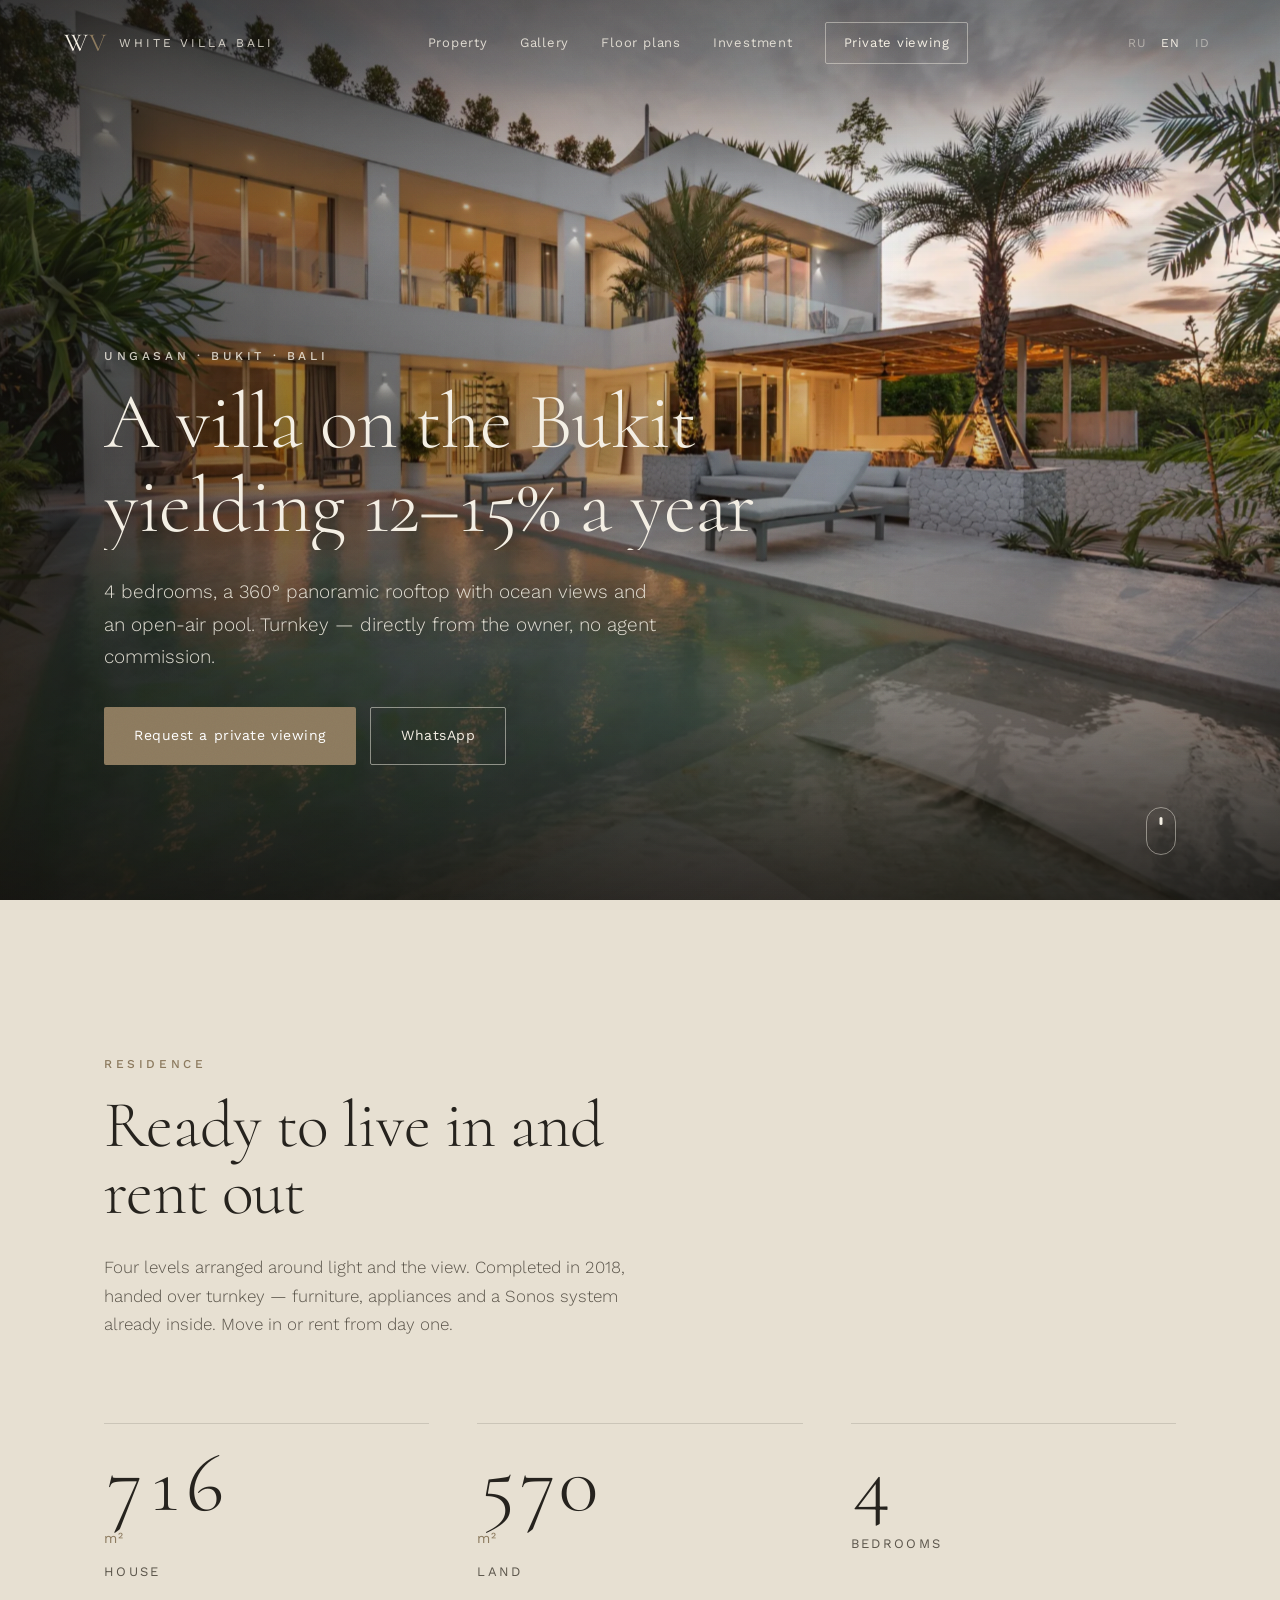
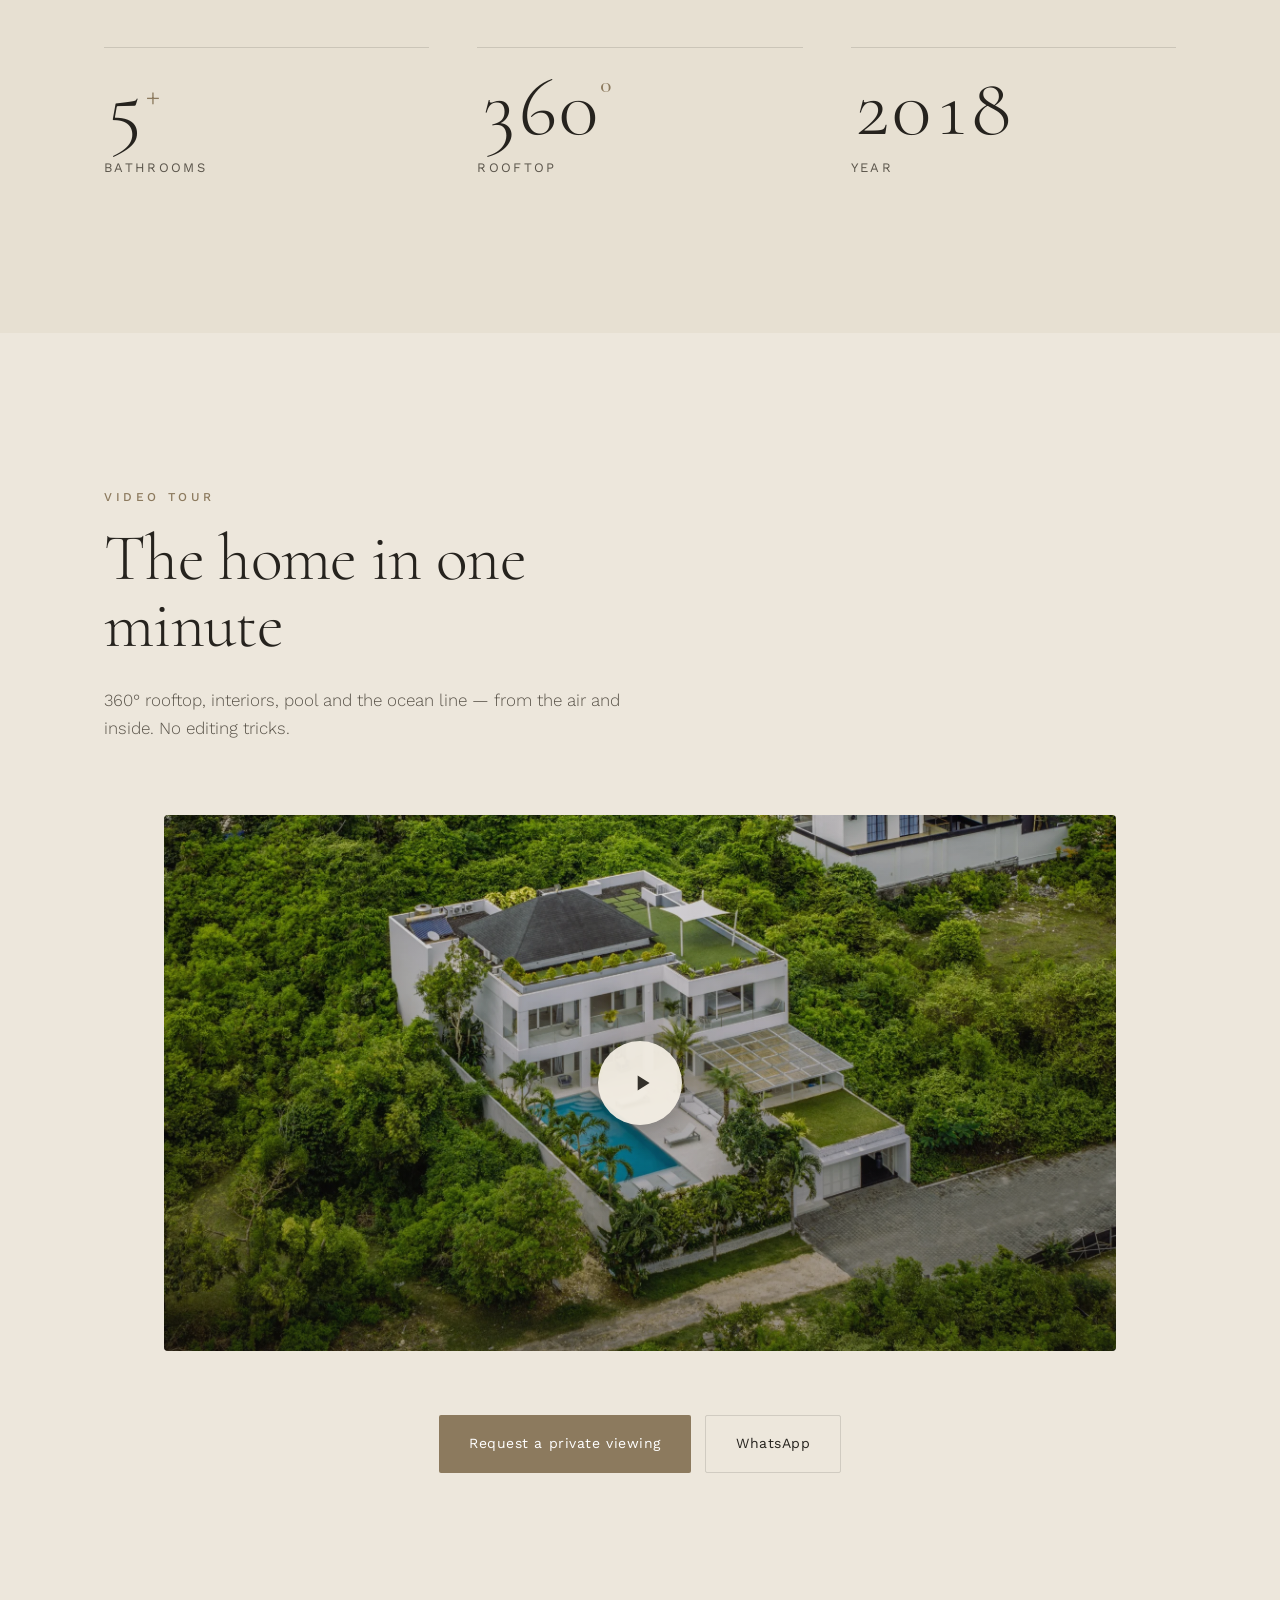
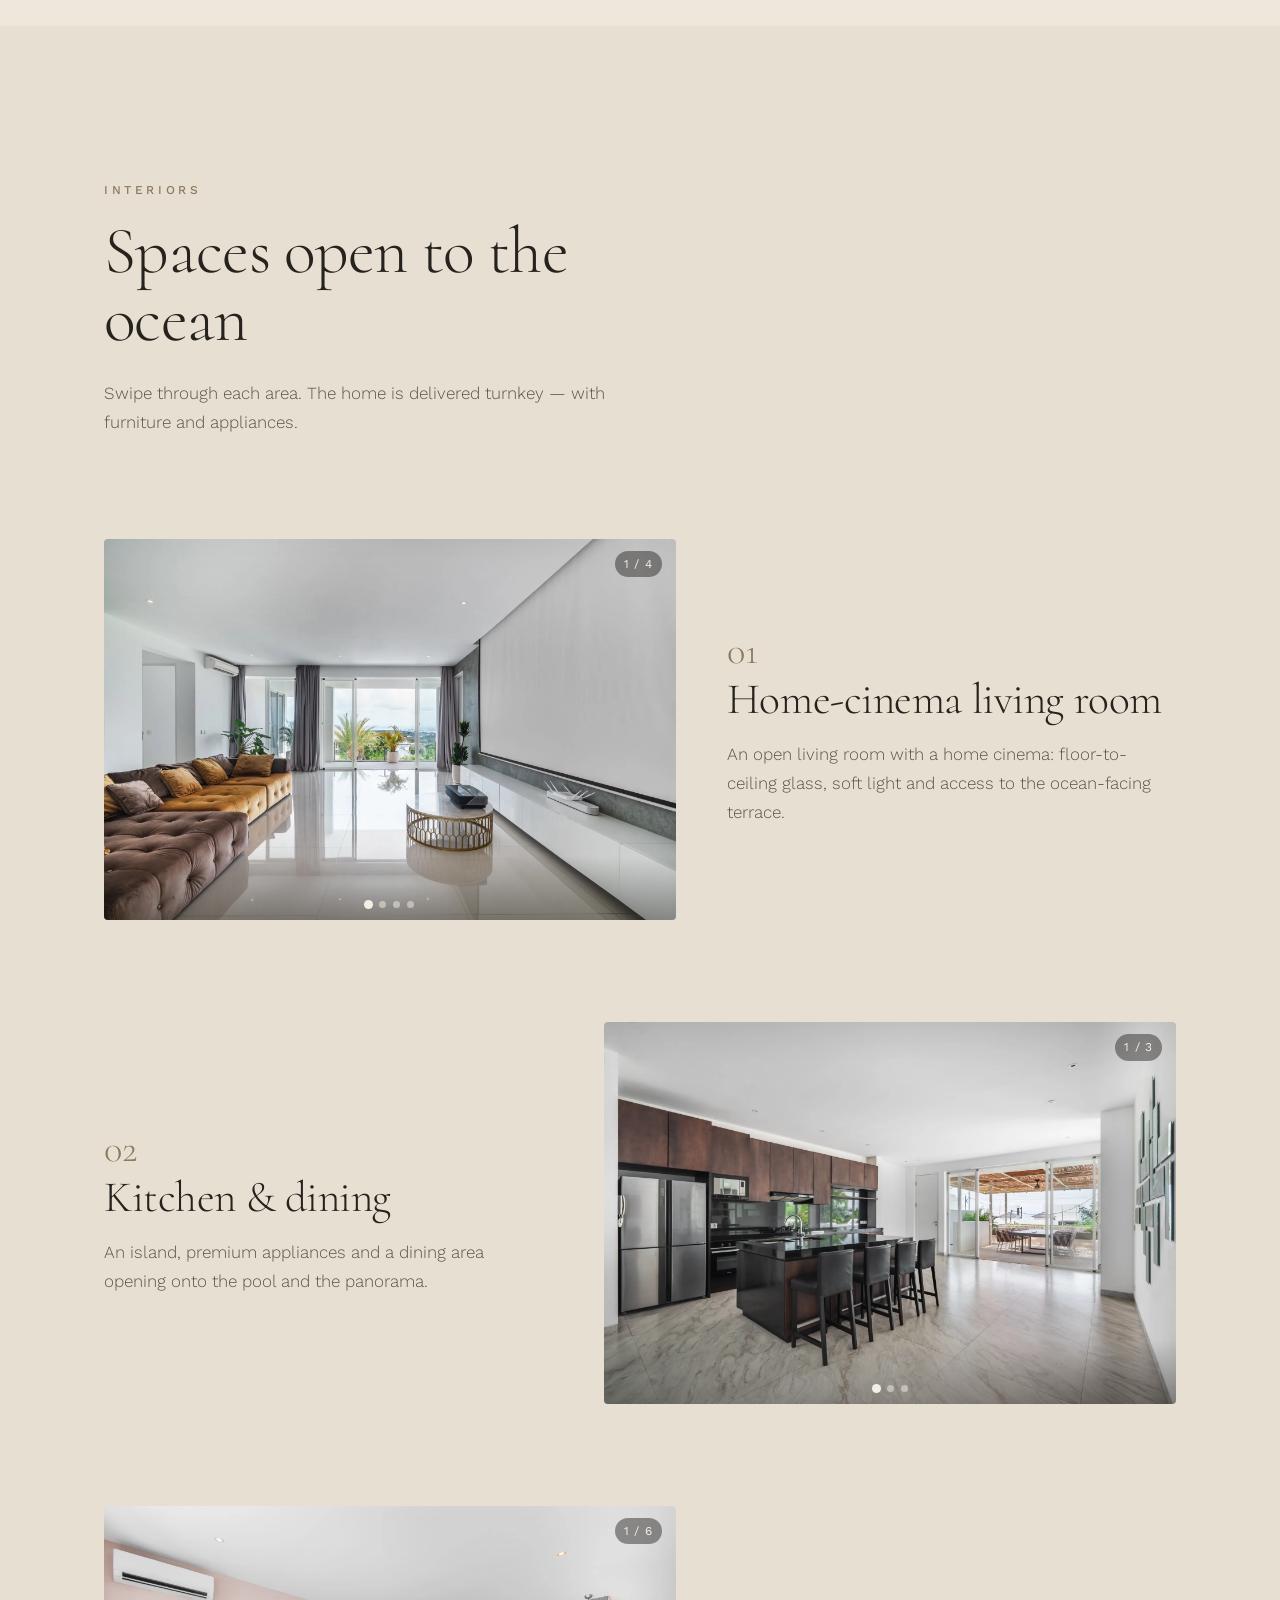
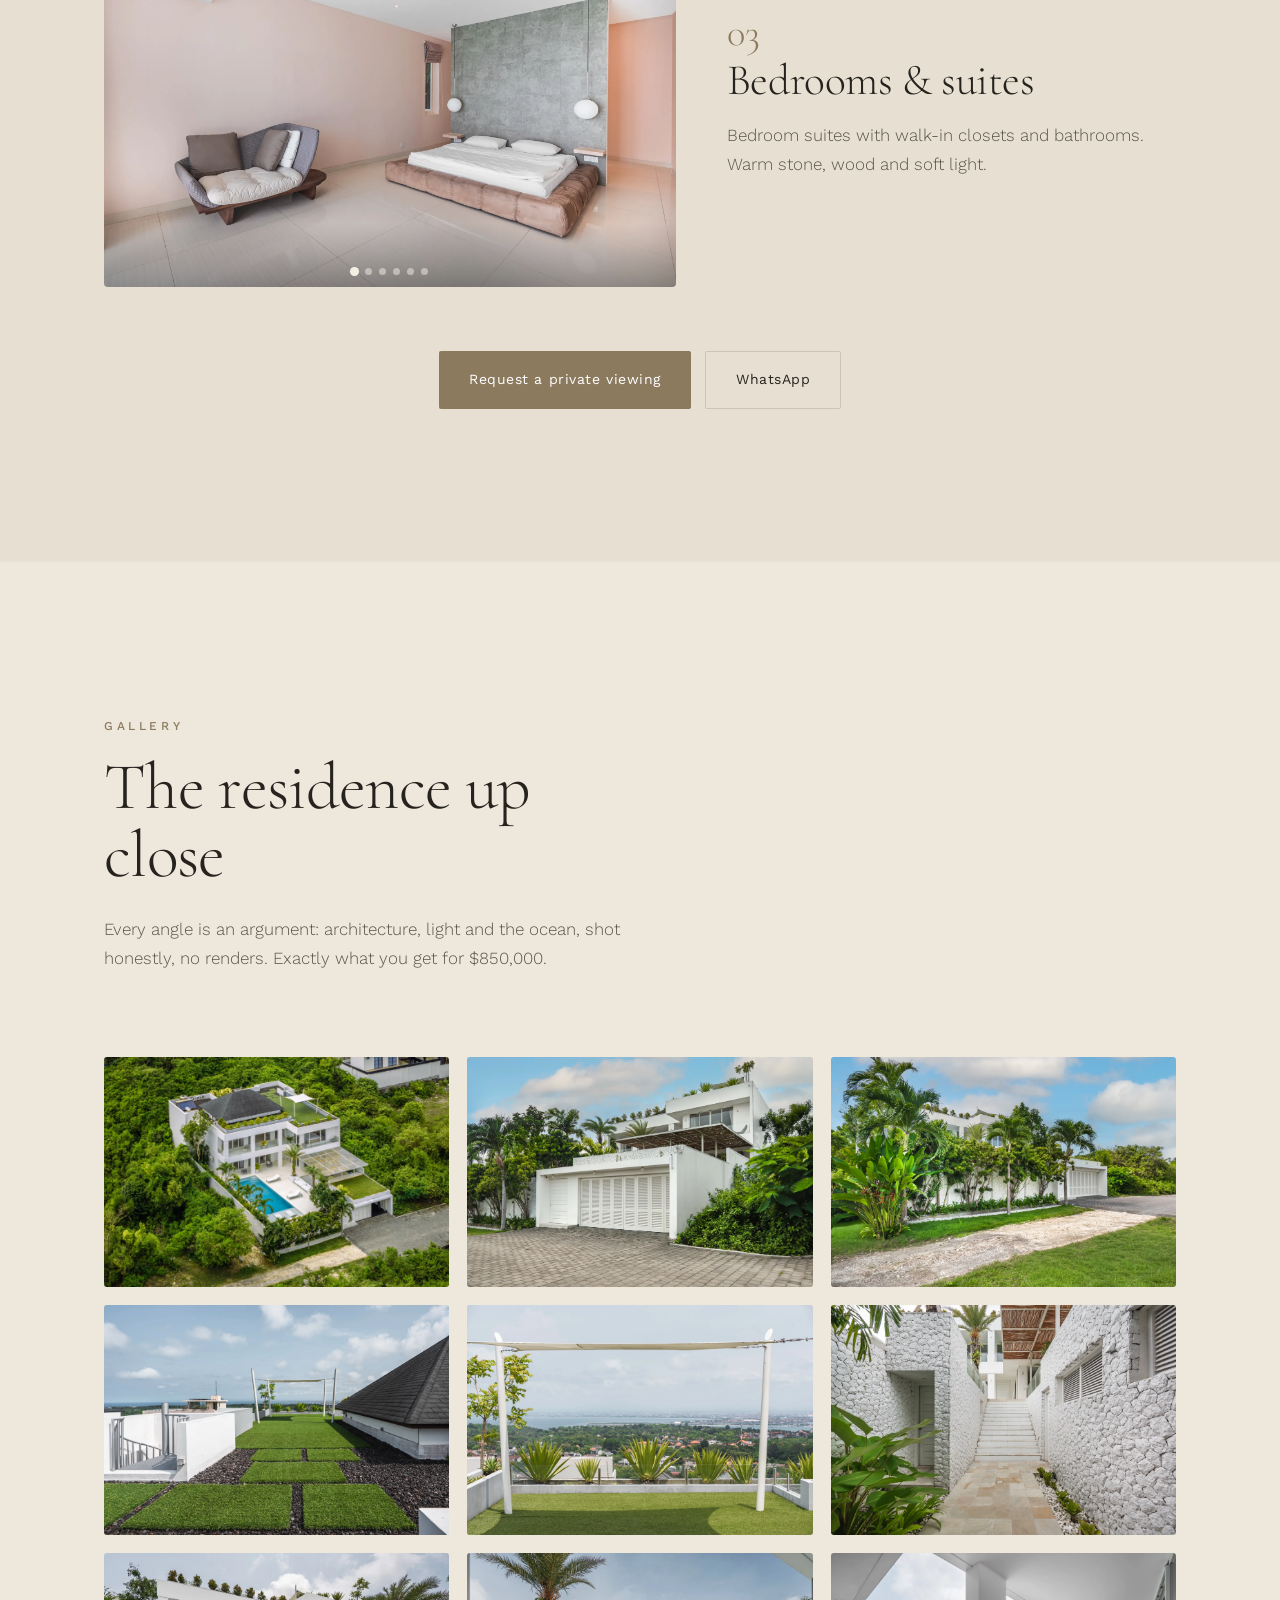
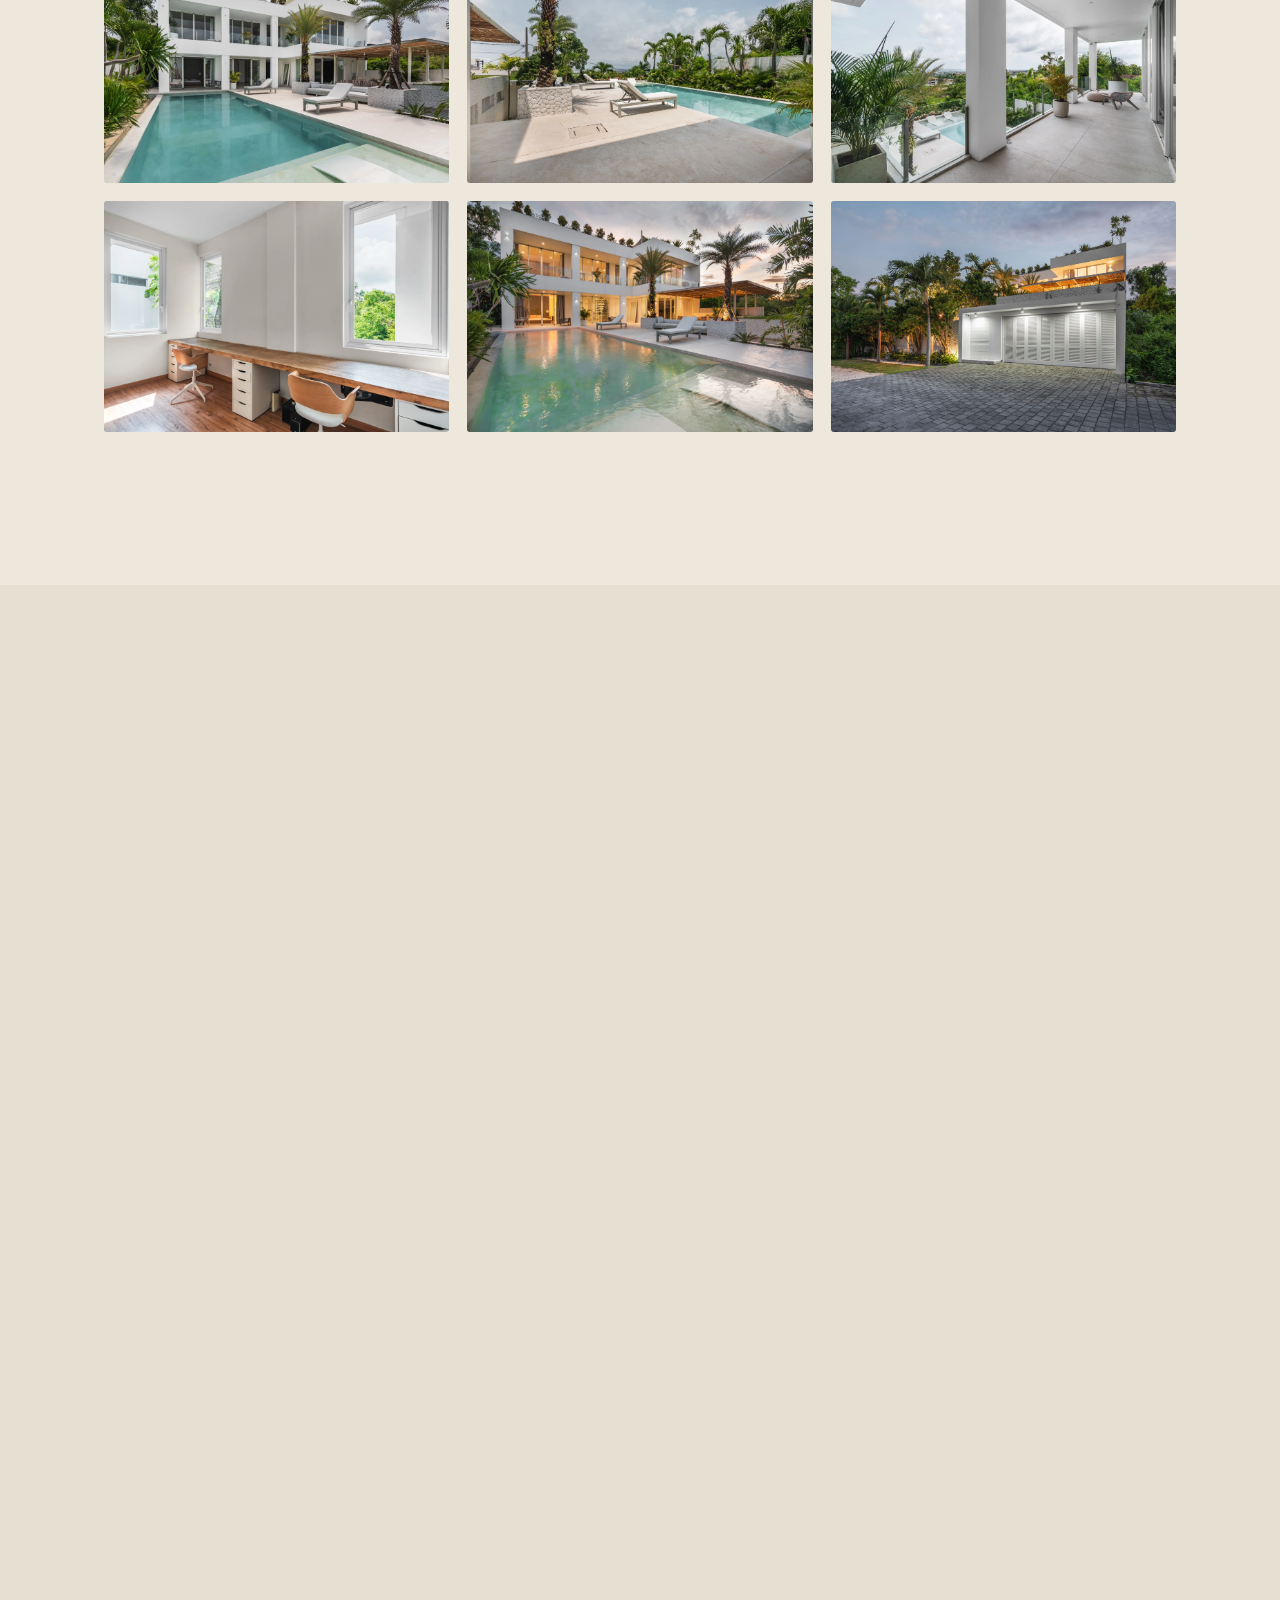
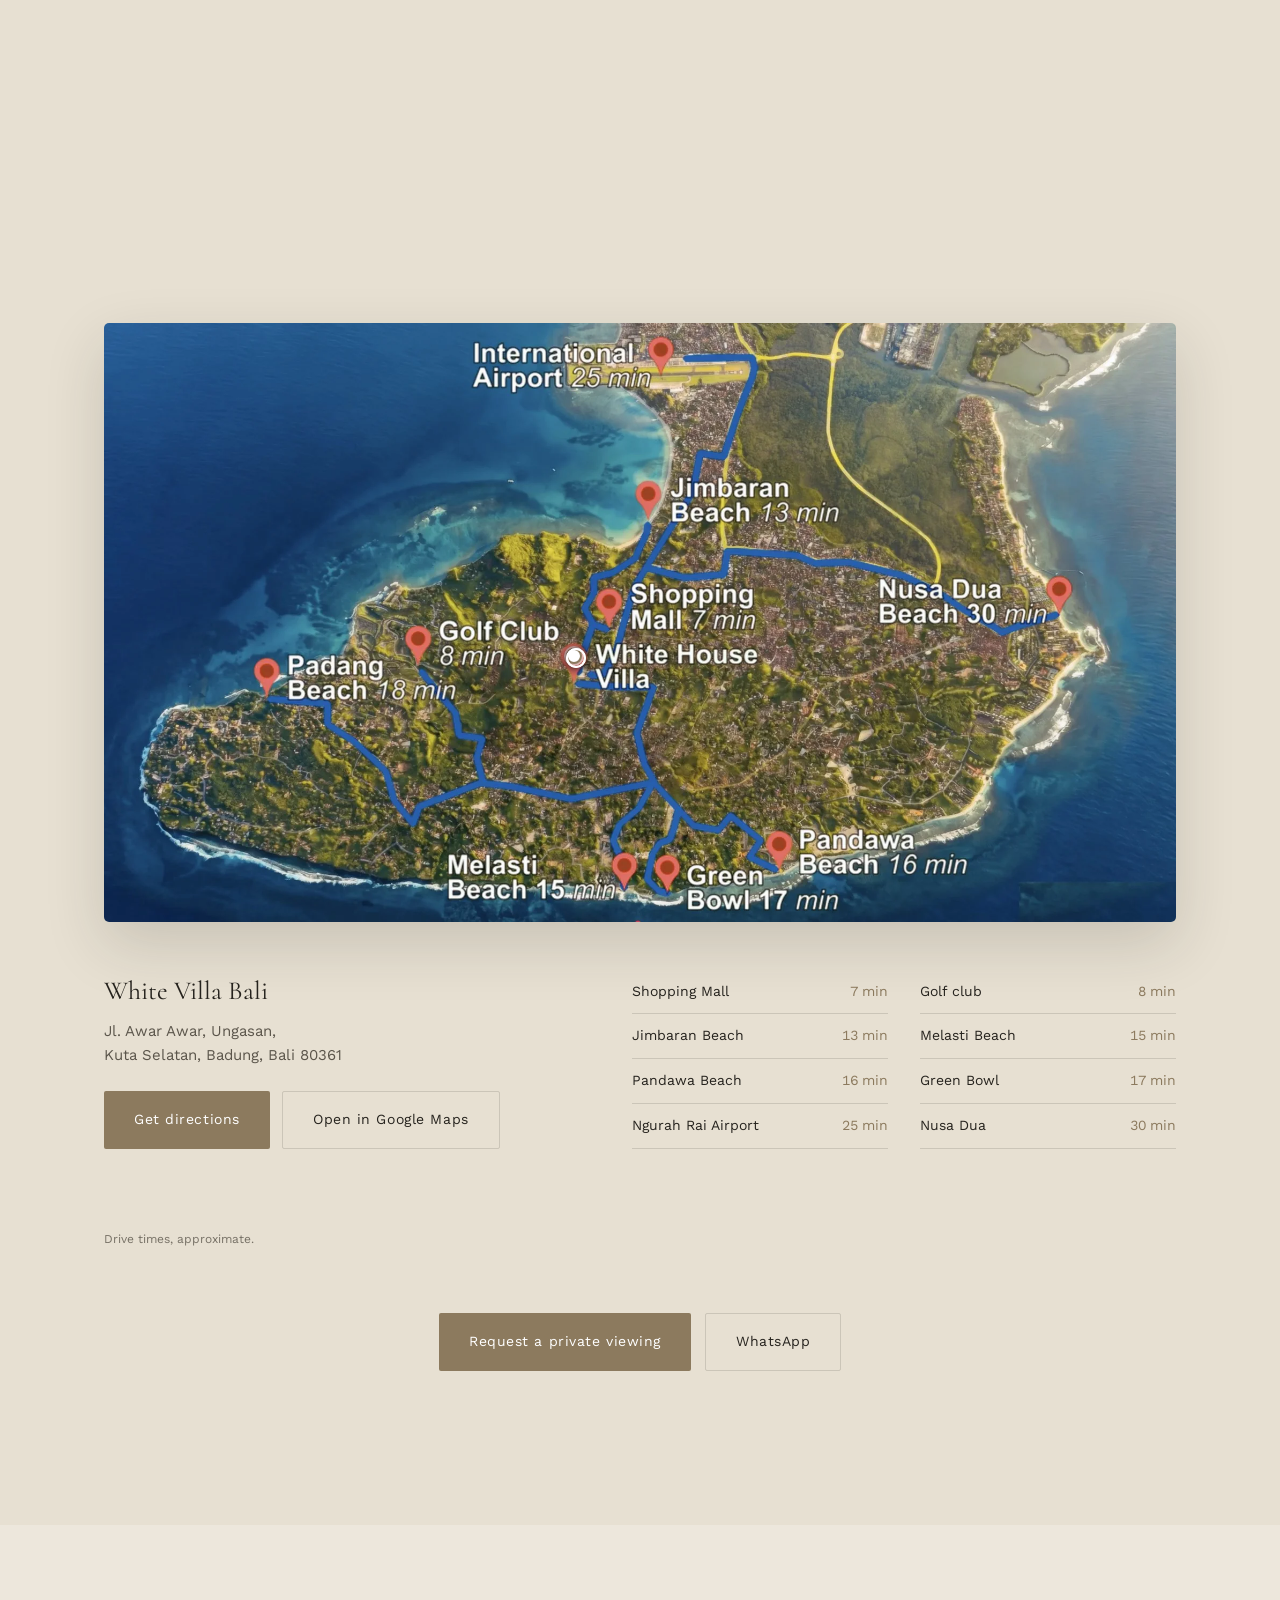
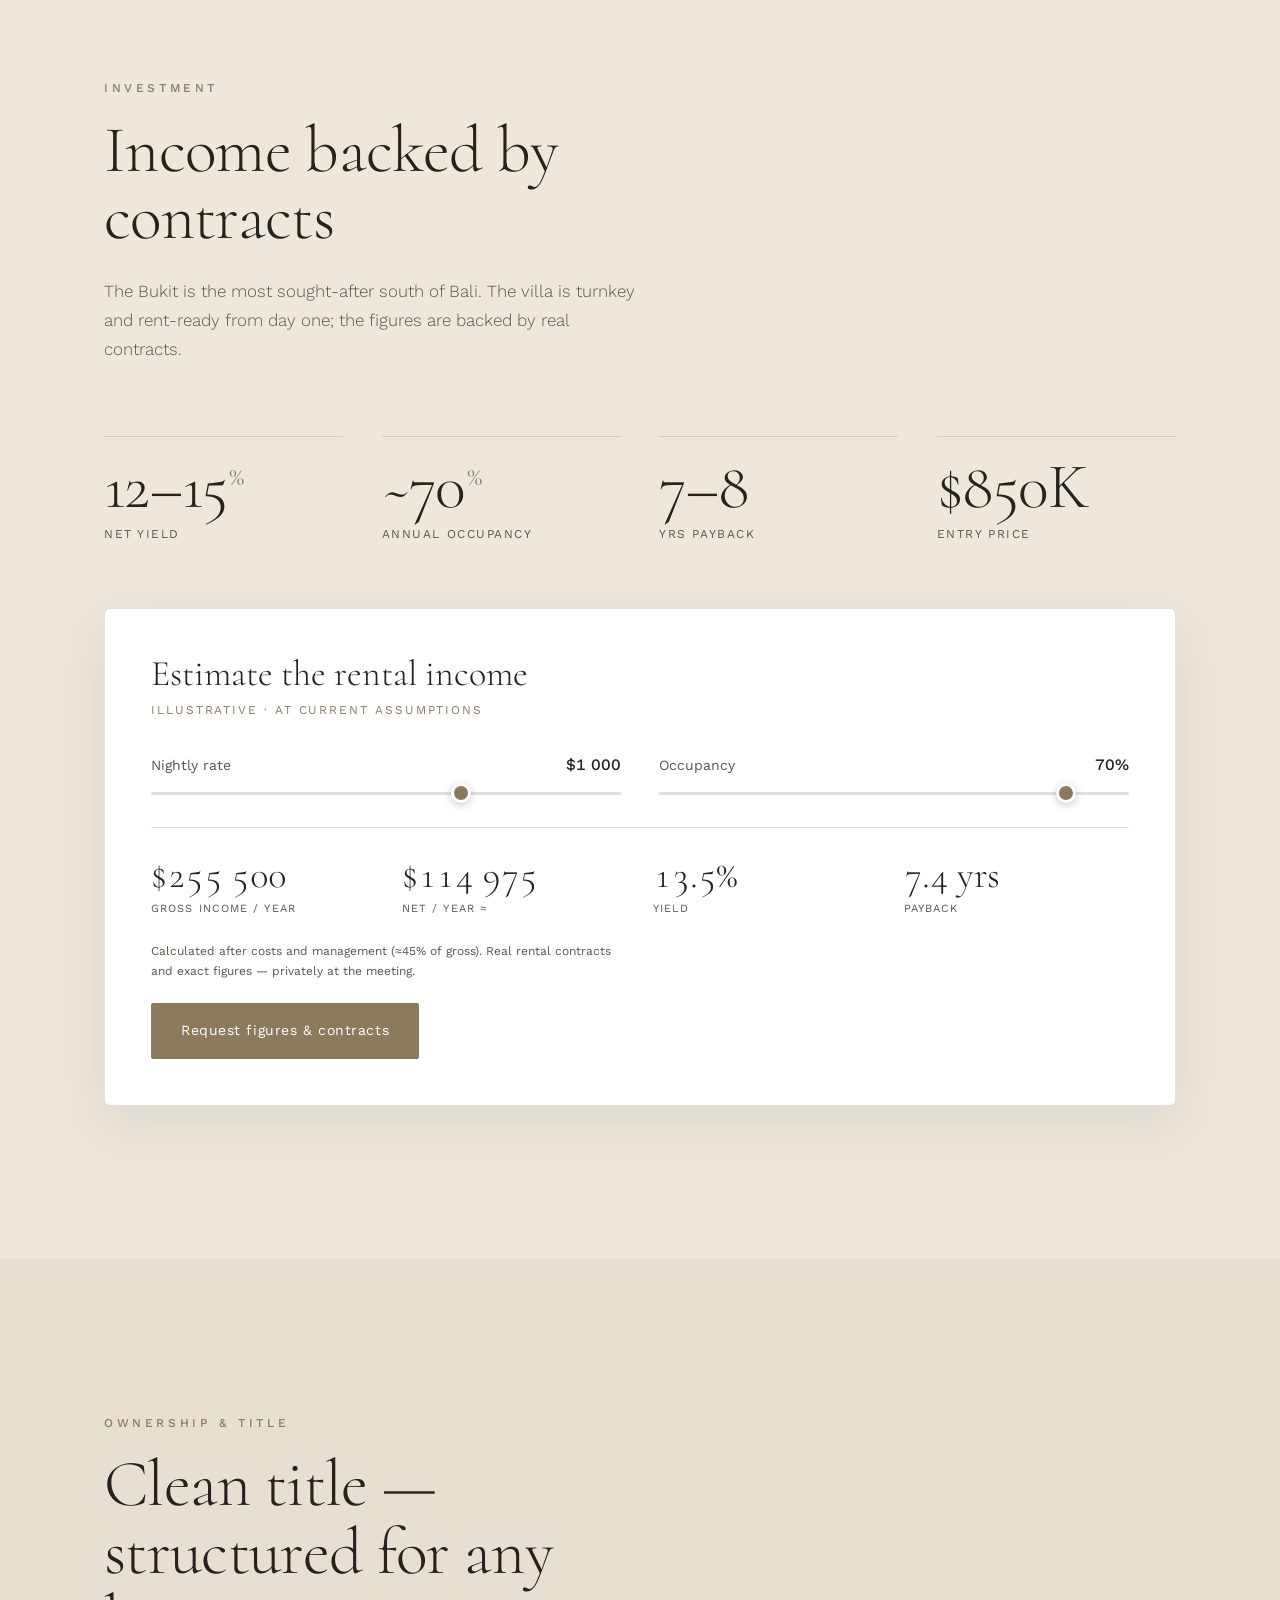
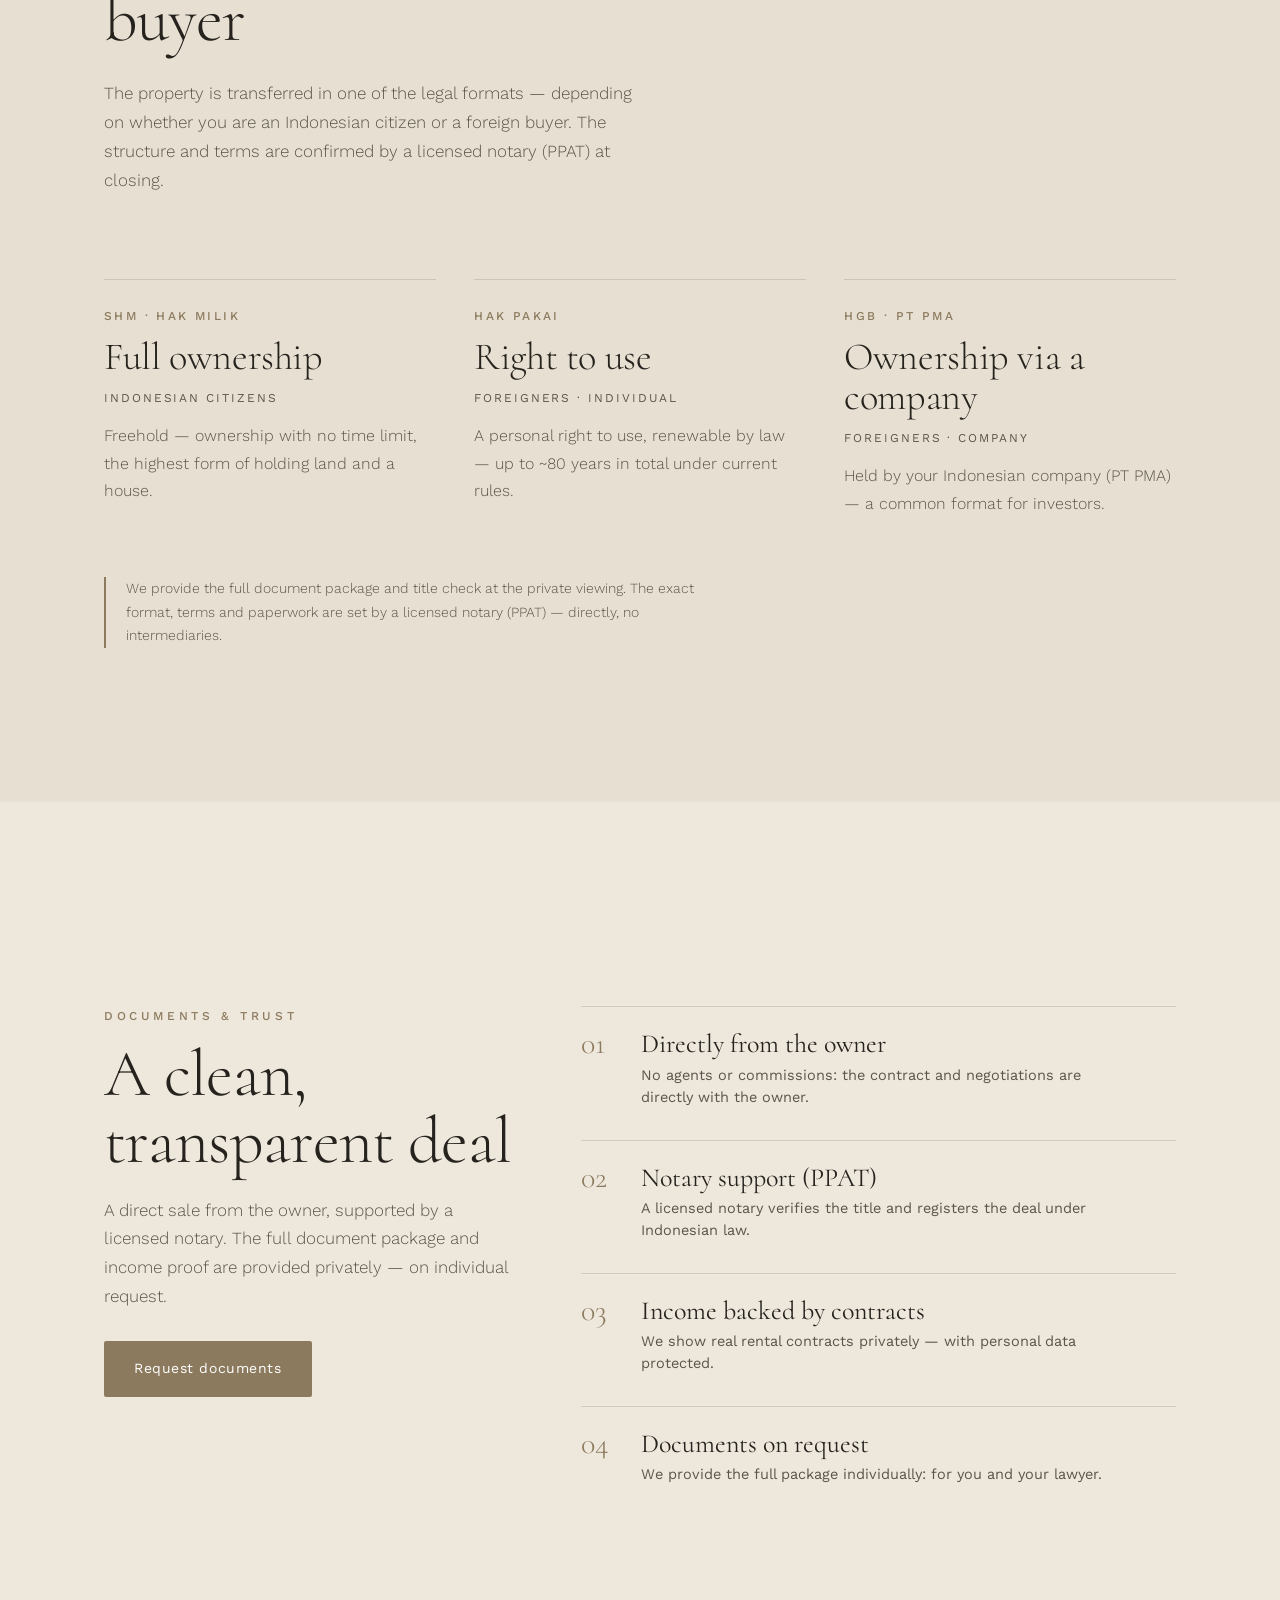
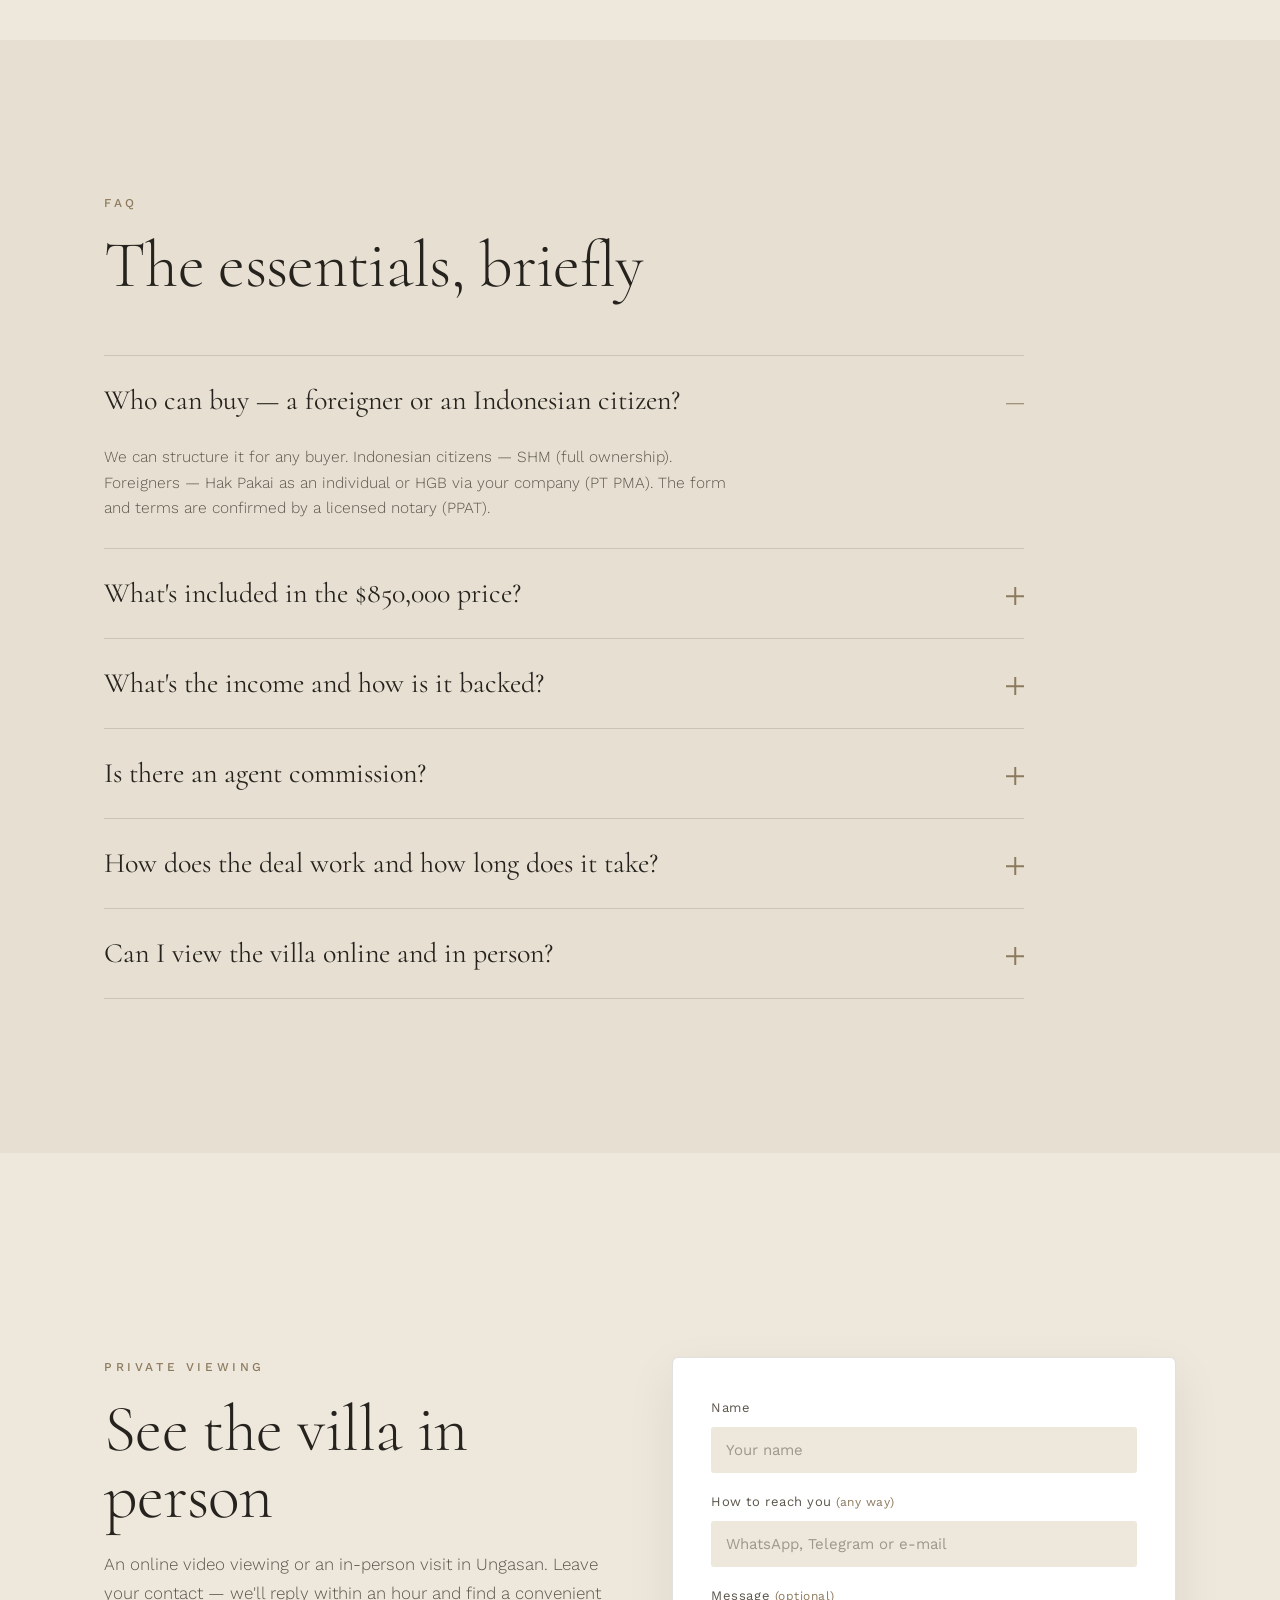
==== commit 423db046: "Add files via upload" ====
--- a/docs/index.html
+++ b/docs/index.html
@@ -27,7 +27,7 @@
 <link rel="preconnect" href="https://fonts.googleapis.com" />
 <link rel="preconnect" href="https://fonts.gstatic.com" crossorigin />
 <link href="https://fonts.googleapis.com/css2?family=Cormorant:wght@300;400;500&family=Work+Sans:wght@300;400;500&display=swap" rel="stylesheet" />
-<link rel="stylesheet" href="assets/css/style.css?v=20260622b" />
+<link rel="stylesheet" href="assets/css/style.css?v=20260624b" />
 </head>
 <body>
 <div class="loader" id="loader" aria-hidden="true"><span class="loader__mono">W<span>V</span></span></div>
@@ -85,7 +85,7 @@
       </h1>
       <p class="hero__sub" data-reveal>
         4&nbsp;спальни, панорамная крыша 360° с&nbsp;видом на&nbsp;океан и&nbsp;открытый бассейн.
-        Под&nbsp;ключ, $850&nbsp;000 — напрямую от&nbsp;собственника, без&nbsp;комиссии агента.
+        Под&nbsp;ключ&nbsp;— напрямую от&nbsp;собственника, без&nbsp;комиссии агента.
       </p>
       <div class="hero__actions" data-reveal>
         <a class="btn btn--accent" href="#contact" data-magnetic>Запросить частный показ</a>
@@ -93,7 +93,6 @@
       </div>
     </div>
     <div class="hero__foot">
-      <span class="hero__price" data-reveal>от&nbsp;<b>$850&nbsp;000</b></span>
       <a class="scrollcue" href="#facts" aria-label="Листать вниз"><span></span></a>
     </div>
   </section>
@@ -133,6 +132,12 @@
         </button>
       </div>
     </div>
+    <div class="wrap">
+      <div class="sec__cta" data-reveal>
+        <a class="btn btn--accent" href="#contact" data-magnetic>Запросить частный показ</a>
+        <a class="btn btn--line" href="https://wa.me/6282342182361?text=%D0%97%D0%B4%D1%80%D0%B0%D0%B2%D1%81%D1%82%D0%B2%D1%83%D0%B9%D1%82%D0%B5!%20%D0%98%D0%BD%D1%82%D0%B5%D1%80%D0%B5%D1%81%D1%83%D0%B5%D1%82%20White%20Villa%20Bali" target="_blank" rel="noopener">WhatsApp</a>
+      </div>
+    </div>
   </section>
 
   <!-- INTERIORS -->
@@ -201,6 +206,10 @@
           <h3 class="edi__h">Спальни и&nbsp;сьюты</h3>
           <p class="edi__p">Спальни-сьюты с&nbsp;гардеробными и ванными. Тёплый камень, дерево и мягкий свет.</p>
         </div>
+      </div>
+      <div class="sec__cta" data-reveal>
+        <a class="btn btn--accent" href="#contact" data-magnetic>Запросить частный показ</a>
+        <a class="btn btn--line" href="https://wa.me/6282342182361?text=%D0%97%D0%B4%D1%80%D0%B0%D0%B2%D1%81%D1%82%D0%B2%D1%83%D0%B9%D1%82%D0%B5!%20%D0%98%D0%BD%D1%82%D0%B5%D1%80%D0%B5%D1%81%D1%83%D0%B5%D1%82%20White%20Villa%20Bali" target="_blank" rel="noopener">WhatsApp</a>
       </div>
     </div>
   </section>
@@ -248,6 +257,10 @@
         <li data-reveal><span class="am__ic"><svg viewBox="0 0 24 24" fill="none" stroke="currentColor" stroke-width="1.5" stroke-linecap="round" stroke-linejoin="round"><path d="M4.5 9a11 11 0 0 1 15 0M7.5 12a7 7 0 0 1 9 0M10.5 15a3 3 0 0 1 3 0"/><circle cx="12" cy="18" r="1" fill="currentColor" stroke="none"/></svg></span><span class="am__t">Скоростной интернет</span><span class="am__d">Оптика и Wi-Fi</span></li>
         <li data-reveal><span class="am__ic"><svg viewBox="0 0 24 24" fill="none" stroke="currentColor" stroke-width="1.5" stroke-linecap="round" stroke-linejoin="round"><path d="M12 3l7 3v5c0 4.5-3 8-7 10-4-2-7-5.5-7-10V6z"/><path d="M9.2 12l2 2 3.6-3.8"/></svg></span><span class="am__t">Охрана и сервис</span><span class="am__d">Уборка, бассейн, охрана</span></li>
       </ul>
+      <div class="sec__cta" data-reveal>
+        <a class="btn btn--accent" href="#contact" data-magnetic>Запросить частный показ</a>
+        <a class="btn btn--line" href="https://wa.me/6282342182361?text=%D0%97%D0%B4%D1%80%D0%B0%D0%B2%D1%81%D1%82%D0%B2%D1%83%D0%B9%D1%82%D0%B5!%20%D0%98%D0%BD%D1%82%D0%B5%D1%80%D0%B5%D1%81%D1%83%D0%B5%D1%82%20White%20Villa%20Bali" target="_blank" rel="noopener">WhatsApp</a>
+      </div>
     </div>
   </section>
 
@@ -316,6 +329,10 @@
         </ul>
         <p class="loc__note">Время в пути — на авто, ориентировочно.</p>
       </div>
+      <div class="sec__cta" data-reveal>
+        <a class="btn btn--accent" href="#contact" data-magnetic>Запросить частный показ</a>
+        <a class="btn btn--line" href="https://wa.me/6282342182361?text=%D0%97%D0%B4%D1%80%D0%B0%D0%B2%D1%81%D1%82%D0%B2%D1%83%D0%B9%D1%82%D0%B5!%20%D0%98%D0%BD%D1%82%D0%B5%D1%80%D0%B5%D1%81%D1%83%D0%B5%D1%82%20White%20Villa%20Bali" target="_blank" rel="noopener">WhatsApp</a>
+      </div>
     </div>
   </section>
 
@@ -468,8 +485,9 @@
           <label class="field"><span>Имя</span><input type="text" name="name" required placeholder="Как к вам обращаться" autocomplete="name"></label>
           <label class="field"><span>Связь с вами <i>(любой способ)</i></span><input type="text" name="contact" required placeholder="WhatsApp, Telegram или e-mail"></label>
           <label class="field"><span>Сообщение <i>(необязательно)</i></span><textarea name="msg" rows="3" placeholder="Когда удобно, ваши вопросы…"></textarea></label>
+          <input class="hp" type="text" name="company" tabindex="-1" autocomplete="off" aria-hidden="true" placeholder="Company">
           <button type="submit" class="btn btn--accent cta__submit" data-magnetic>Записаться на показ</button>
-          <p class="cta__note">Нажимая, вы открываете WhatsApp с готовым сообщением. Без спама.</p>
+          <p class="cta__note">Ответим в течение часа. Без спама.</p>
         </form>
       </div>
     </div>
@@ -527,6 +545,7 @@
 <script src="https://cdn.jsdelivr.net/npm/@studio-freight/lenis@1.0.42/dist/lenis.min.js"></script>
 <script src="https://cdn.jsdelivr.net/npm/gsap@3.12.5/dist/gsap.min.js"></script>
 <script src="https://cdn.jsdelivr.net/npm/gsap@3.12.5/dist/ScrollTrigger.min.js"></script>
-<script src="assets/js/script.js?v=20260622b" defer></script>
+<script src="assets/js/script.js?v=20260624b" defer></script>
+<script src="assets/js/i18n.js?v=20260624b" defer></script>
 </body>
 </html>
--- a/docs/assets/css/style.css
+++ b/docs/assets/css/style.css
@@ -2,6 +2,7 @@
 :root{
   --bg:#E7E0D2;            /* warm andesite stone */
   --bg-2:#EDE7DC;
+  --paper:#F4EFE4;        /* warm paper / cards & popup */
   --ink:#26231E;          /* graphite */
   --ink-soft:#5B554B;
   --primary:#33302A;
@@ -48,6 +49,20 @@
 .btn--accent:hover{background:var(--accent-deep)}
 .btn--ghost{border:1px solid rgba(244,239,228,.5);color:var(--hero-ink)}
 .btn--ghost:hover{background:rgba(244,239,228,.1);border-color:var(--hero-ink)}
+.sec__cta{display:flex;gap:14px;justify-content:center;flex-wrap:wrap;margin-top:clamp(40px,6vw,64px)}
+@media(max-width:860px){.sec__cta{flex-direction:column}.sec__cta .btn{width:100%}}
+/* request popup (thank-you) */
+.wv-pop{position:fixed;inset:0;z-index:120;display:flex;align-items:center;justify-content:center;padding:24px;background:rgba(18,15,11,.62);opacity:0;visibility:hidden;transition:opacity .4s var(--ease),visibility .4s;-webkit-backdrop-filter:blur(3px);backdrop-filter:blur(3px)}
+.wv-pop.is-open{opacity:1;visibility:visible}
+.wv-pop__card{background:var(--paper);border:1px solid var(--line);border-radius:8px;max-width:430px;width:100%;padding:clamp(34px,5vw,48px) clamp(26px,4vw,40px);text-align:center;box-shadow:0 34px 90px rgba(38,35,30,.4);transform:translateY(14px) scale(.97);transition:transform .55s var(--ease);position:relative}
+.wv-pop.is-open .wv-pop__card{transform:none}
+.wv-pop__mono{font-family:"Cormorant",serif;font-weight:300;font-size:22px;letter-spacing:.06em;color:var(--ink-soft);display:inline-block;margin-bottom:16px}
+.wv-pop__mono span{color:var(--accent)}
+.wv-pop__check{width:60px;height:60px;border-radius:50%;background:var(--accent);color:#fff;display:flex;align-items:center;justify-content:center;margin:0 auto 20px}
+.wv-pop__t{font-family:"Cormorant",serif;font-weight:300;font-size:clamp(26px,4vw,34px);line-height:1.12;color:var(--ink);margin-bottom:12px}
+.wv-pop__b{font-size:16px;line-height:1.6;color:var(--ink-soft);max-width:32ch;margin:0 auto 26px}
+.wv-pop__c{min-width:170px}
+.hp{position:absolute!important;left:-9999px!important;width:1px;height:1px;opacity:0;pointer-events:none}
 
 /* ============ nav ============ */
 .nav{
@@ -107,7 +122,7 @@
 .hero__sub{max-width:46ch;margin:26px 0 0;font-weight:300;font-size:clamp(16px,1.5vw,19px);color:rgba(244,239,228,.9);overflow-wrap:break-word}
 .hero__actions{display:flex;flex-wrap:wrap;gap:14px;margin-top:34px}
 .hero__foot{max-width:var(--maxw);width:100%;margin:0 auto;padding:38px var(--pad) clamp(28px,5vh,52px);
-  display:flex;align-items:flex-end;justify-content:space-between;gap:20px}
+  display:flex;align-items:flex-end;justify-content:flex-end;gap:20px}
 .hero__price{font-size:15px;letter-spacing:.06em;color:rgba(244,239,228,.85)}
 .hero__price b{font-weight:500;font-size:19px;color:var(--hero-ink)}
 .scrollcue{width:30px;height:48px;border:1px solid rgba(244,239,228,.45);border-radius:16px;position:relative;flex:none}
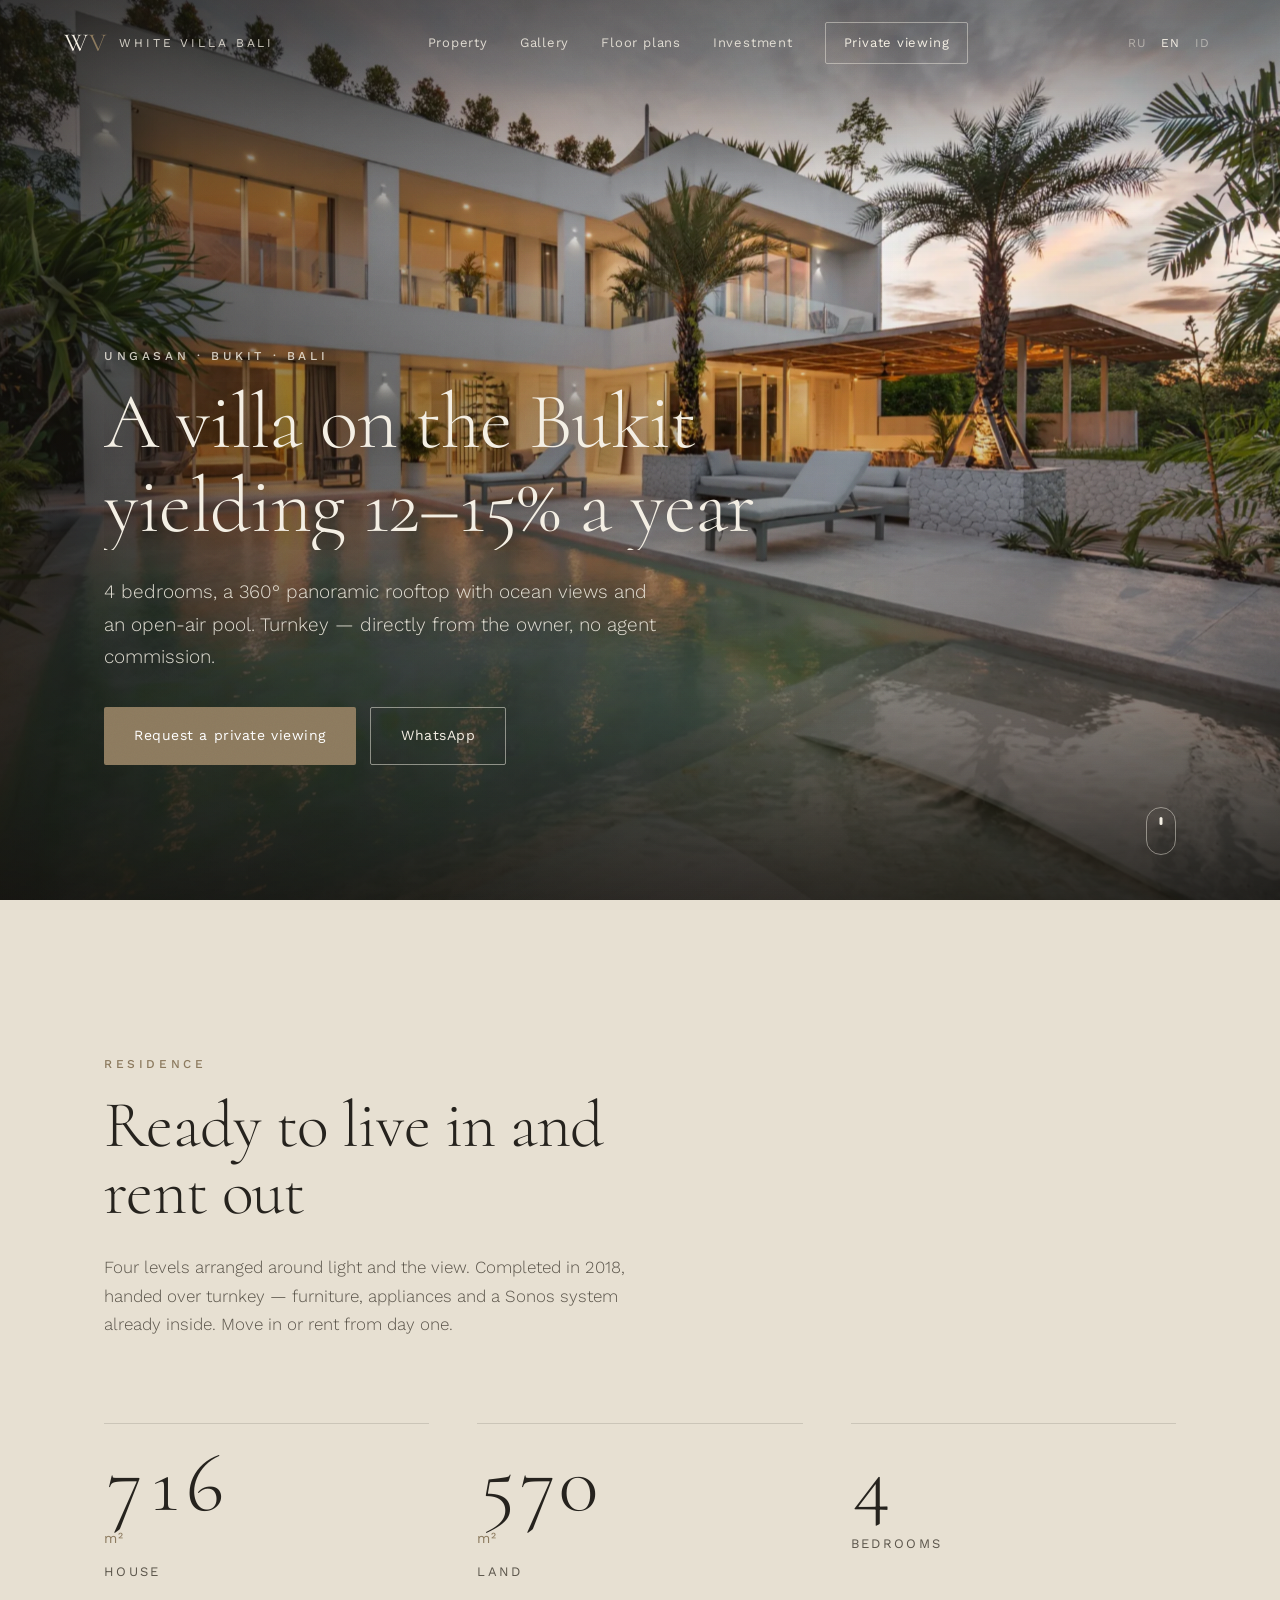
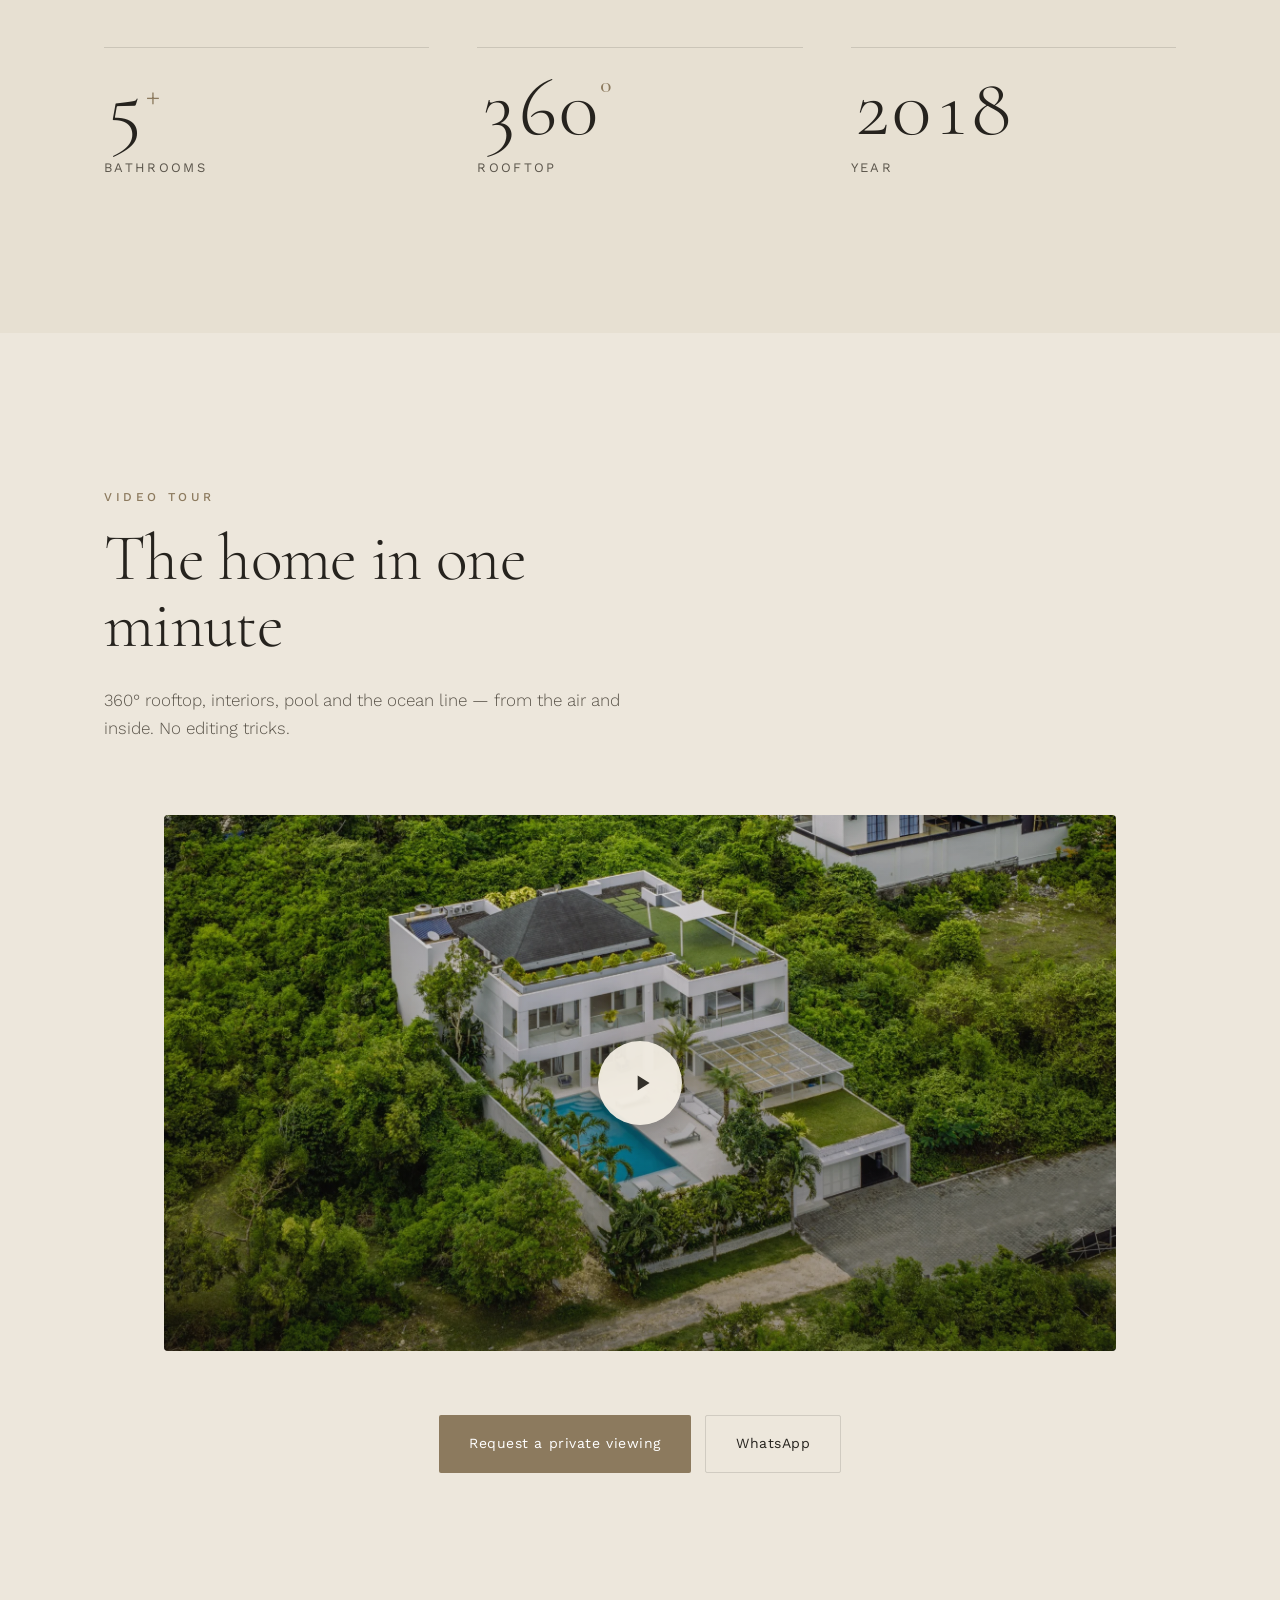
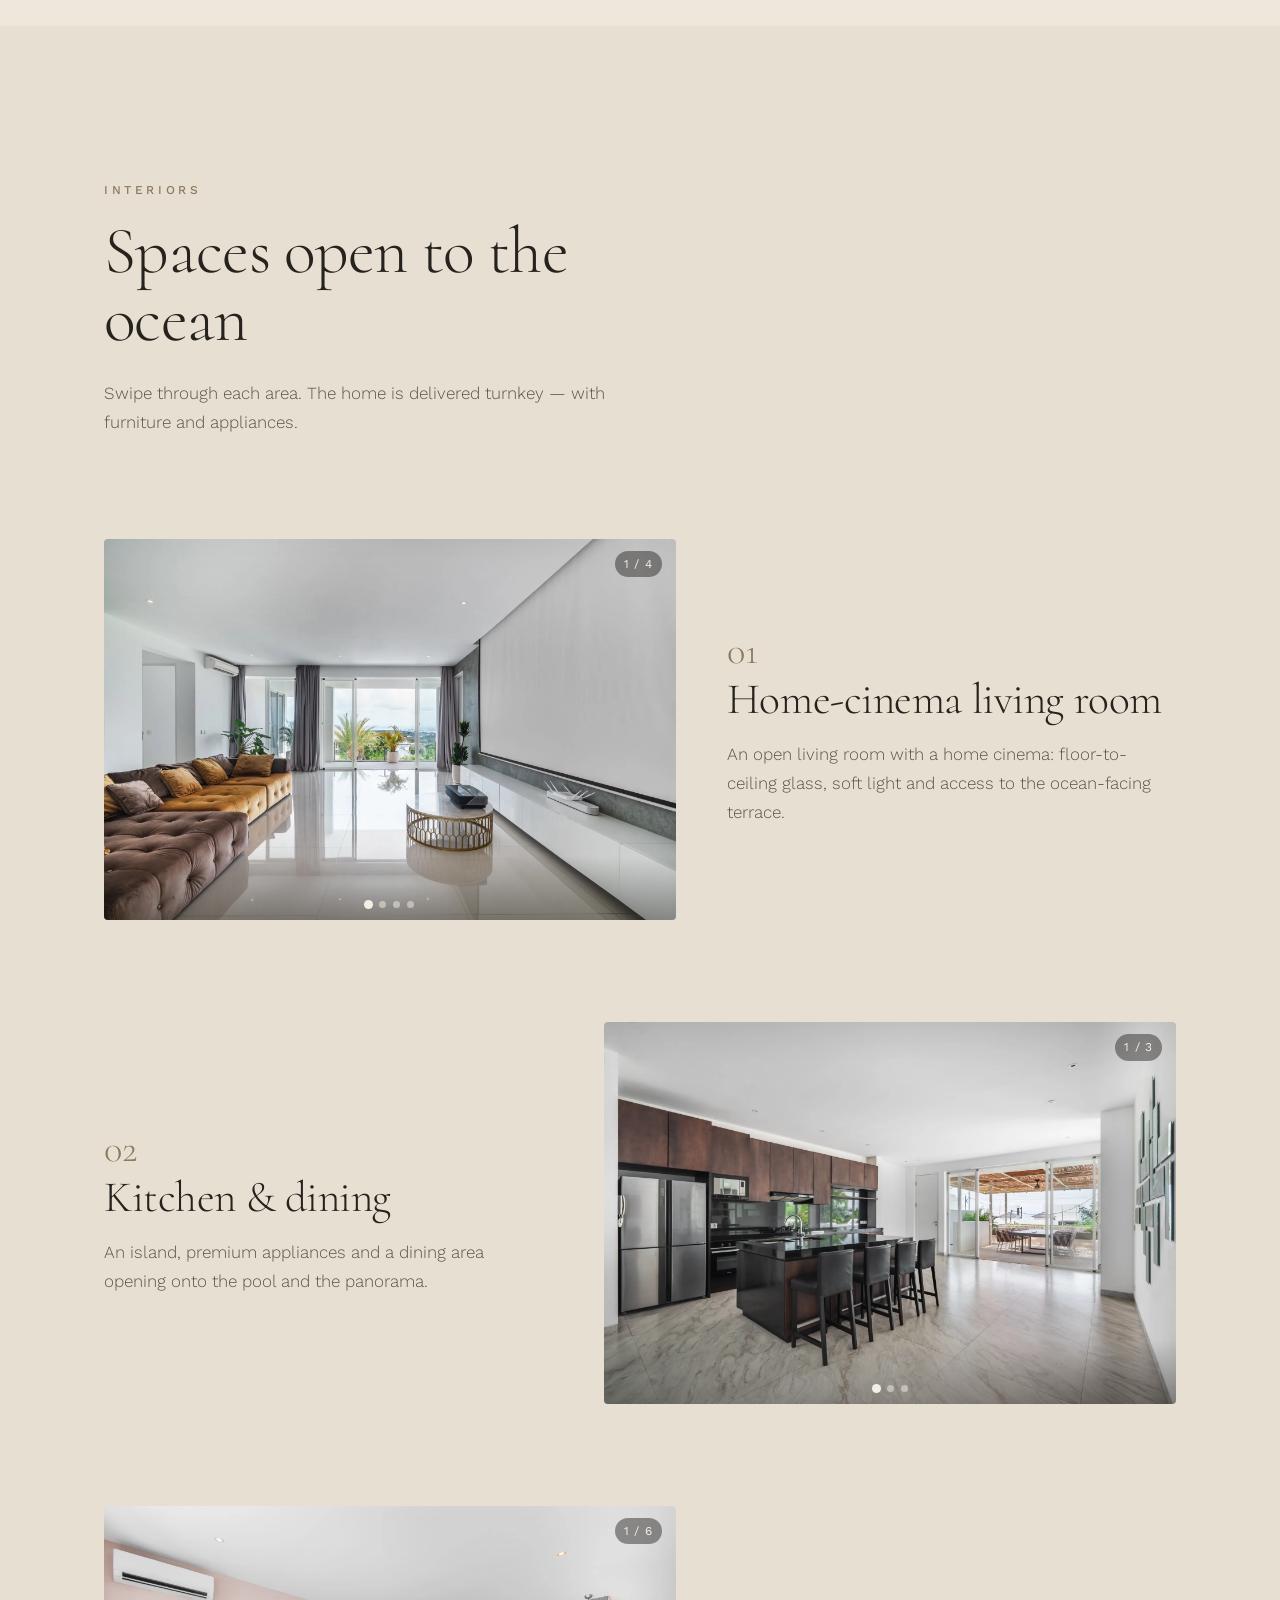
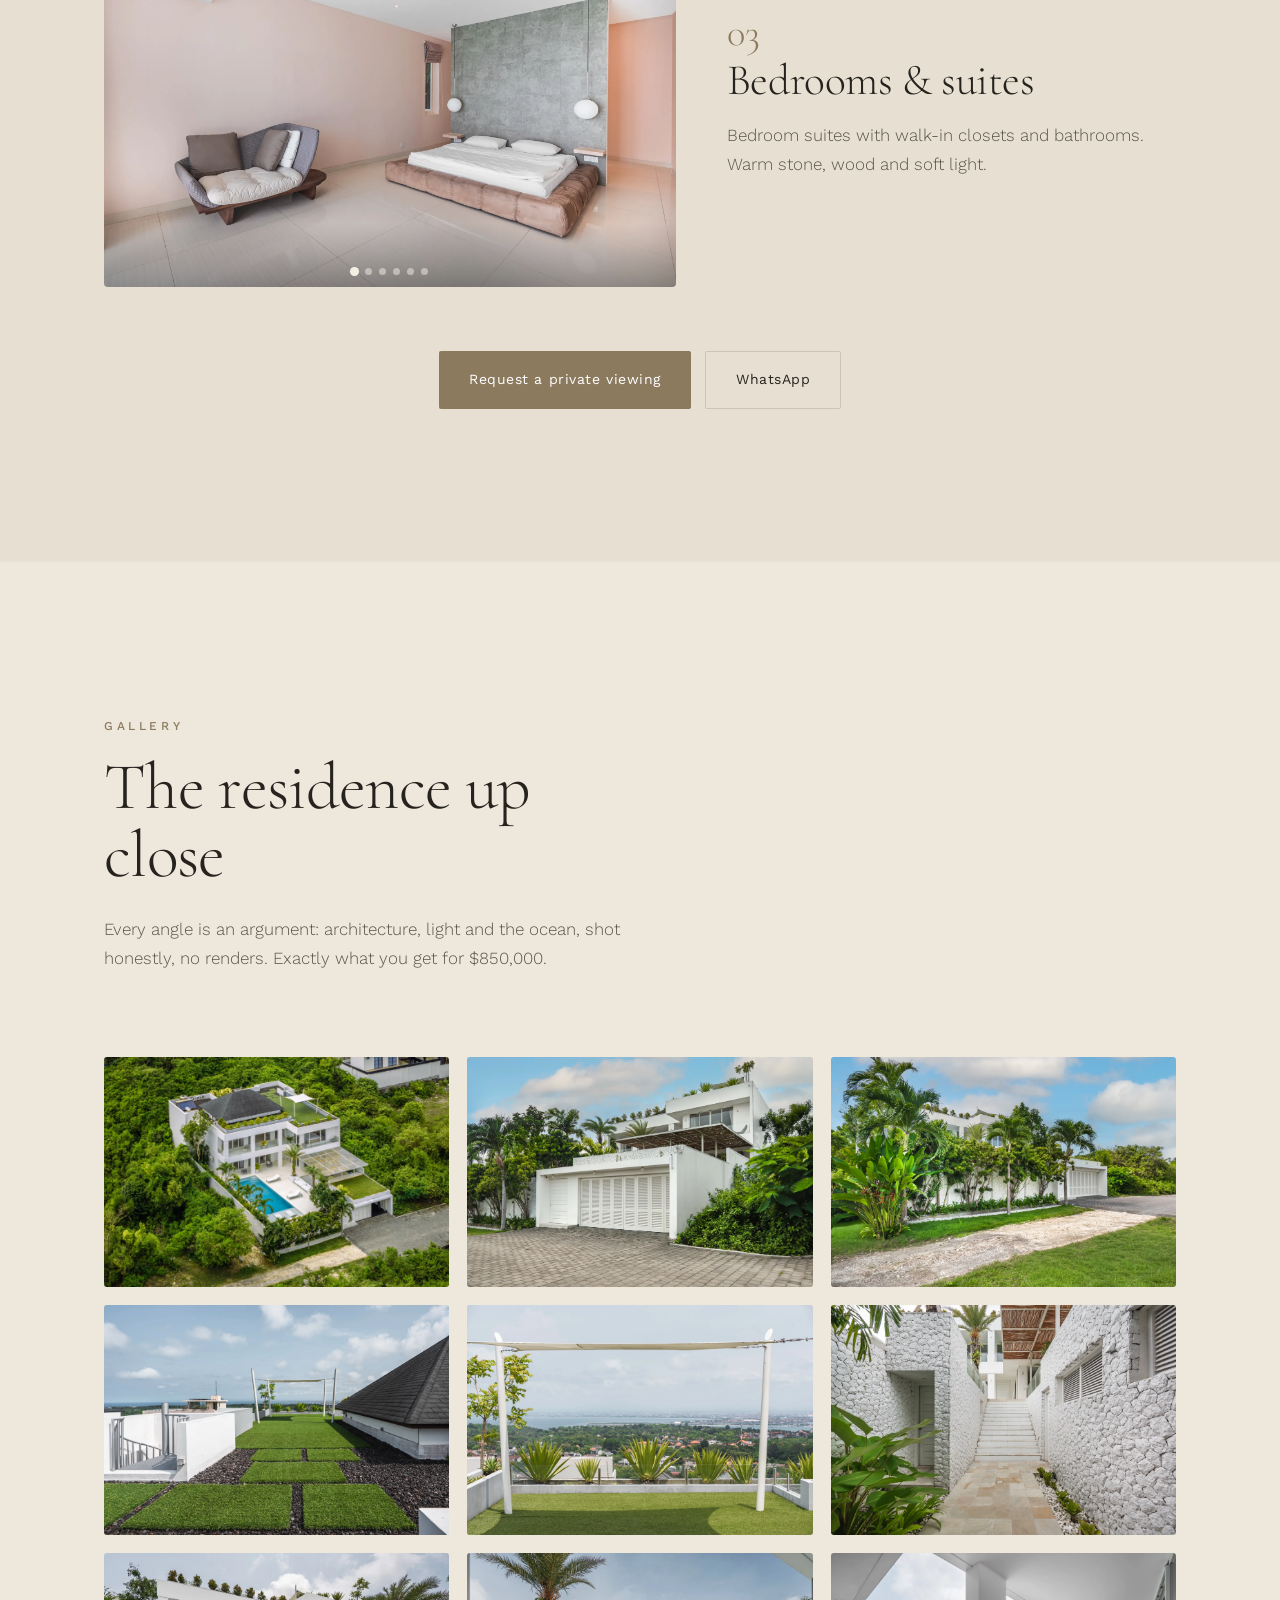
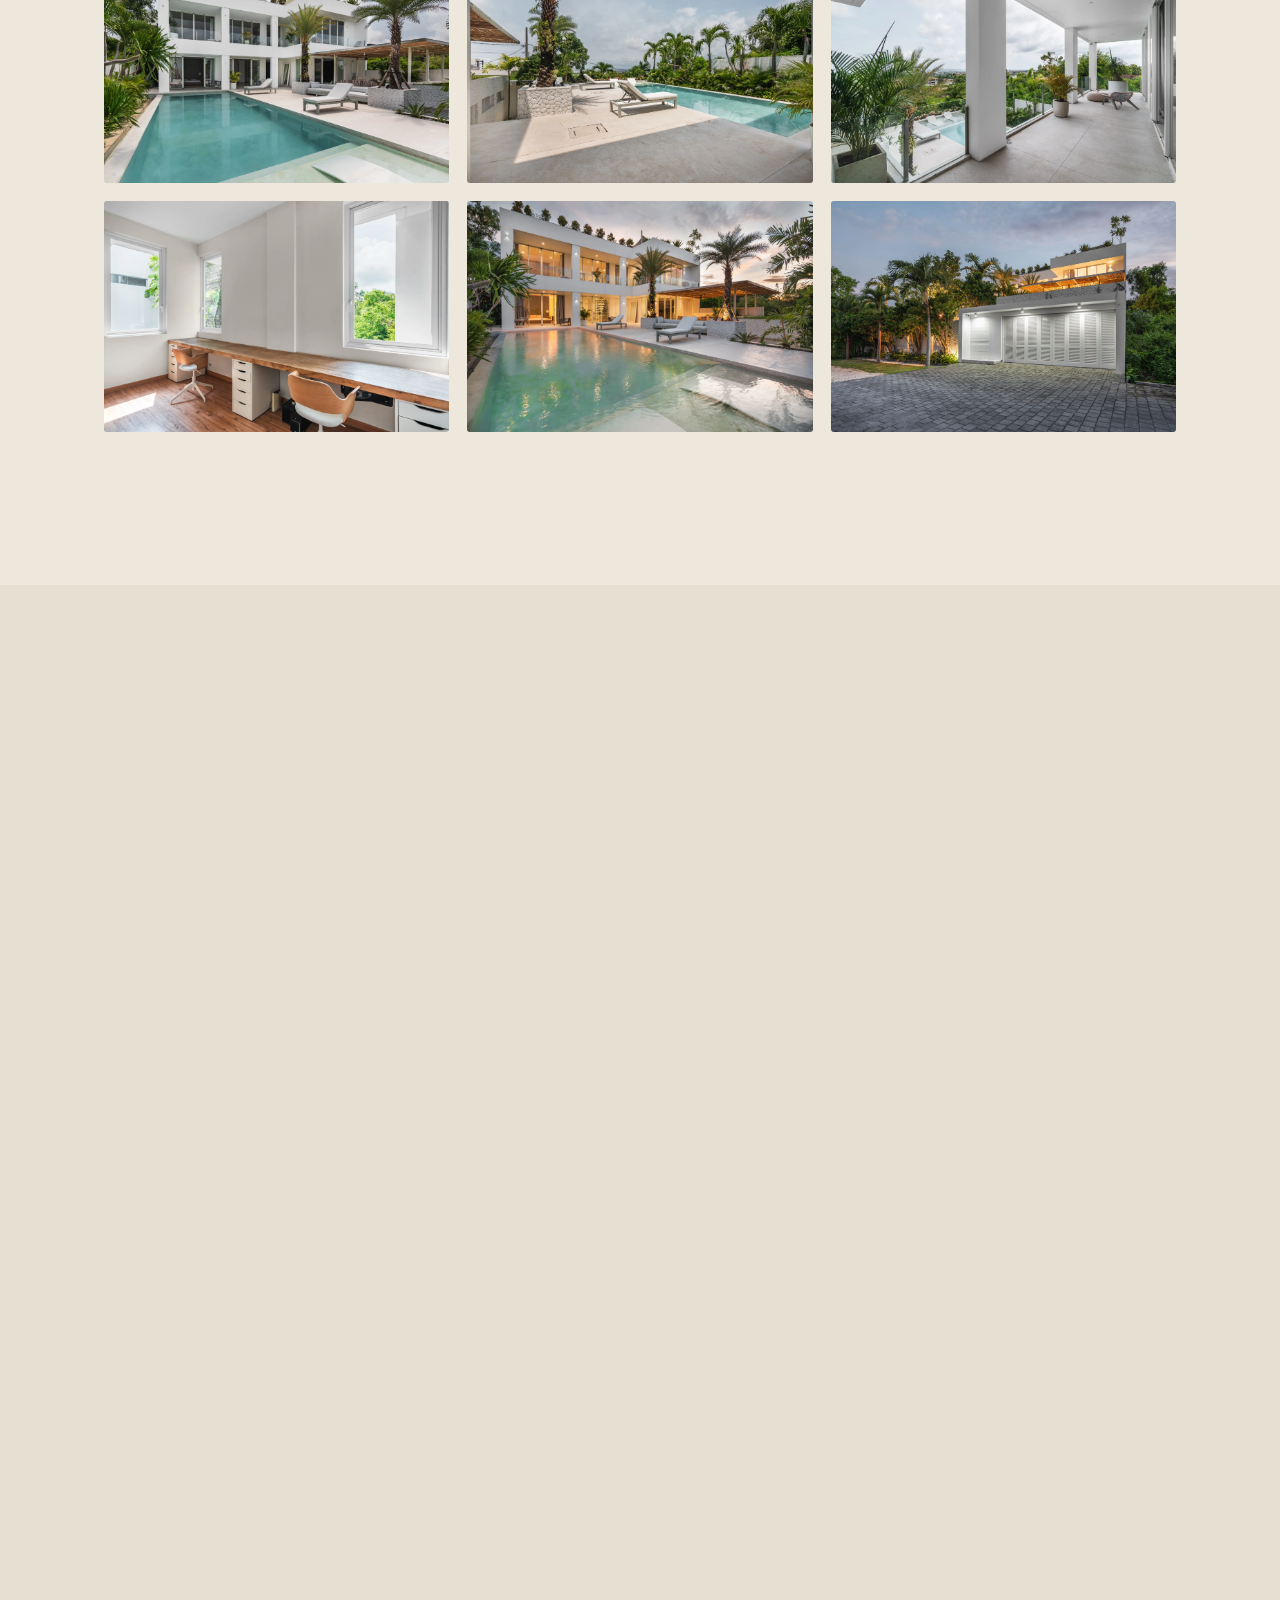
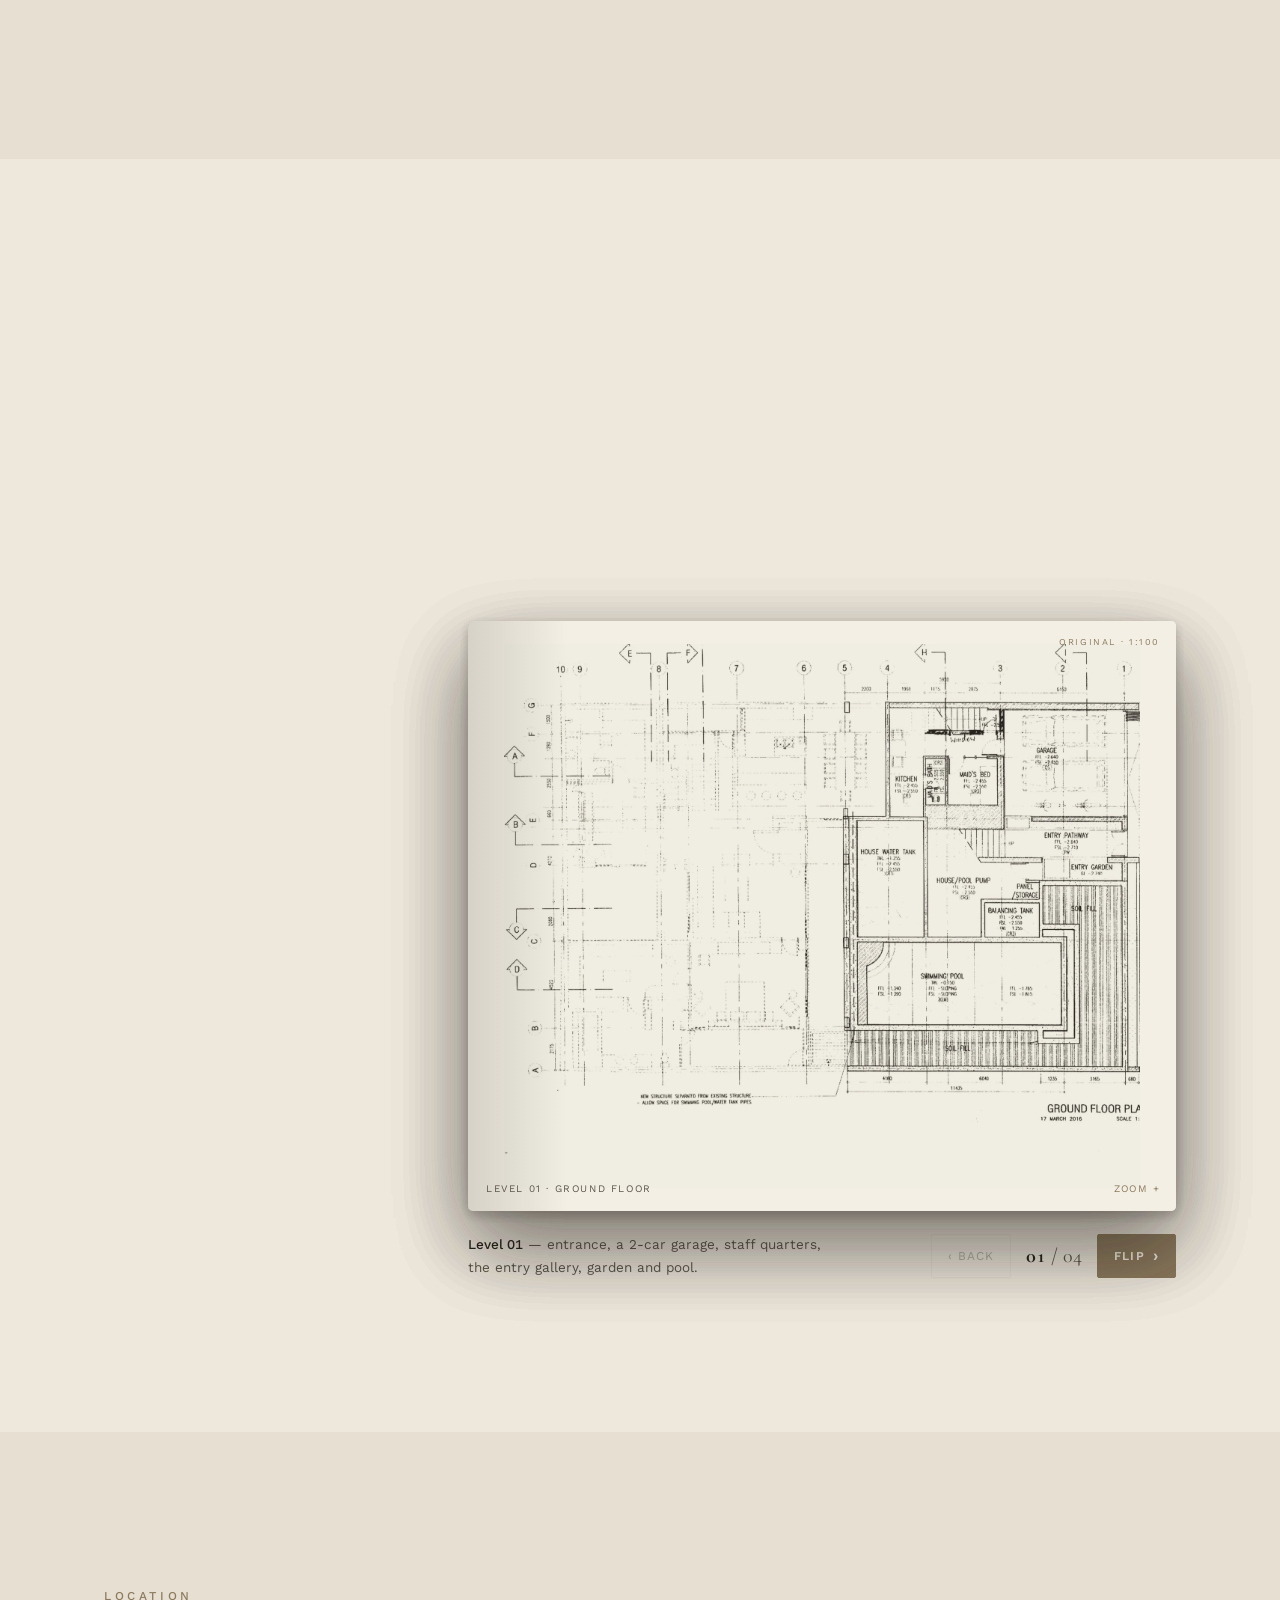
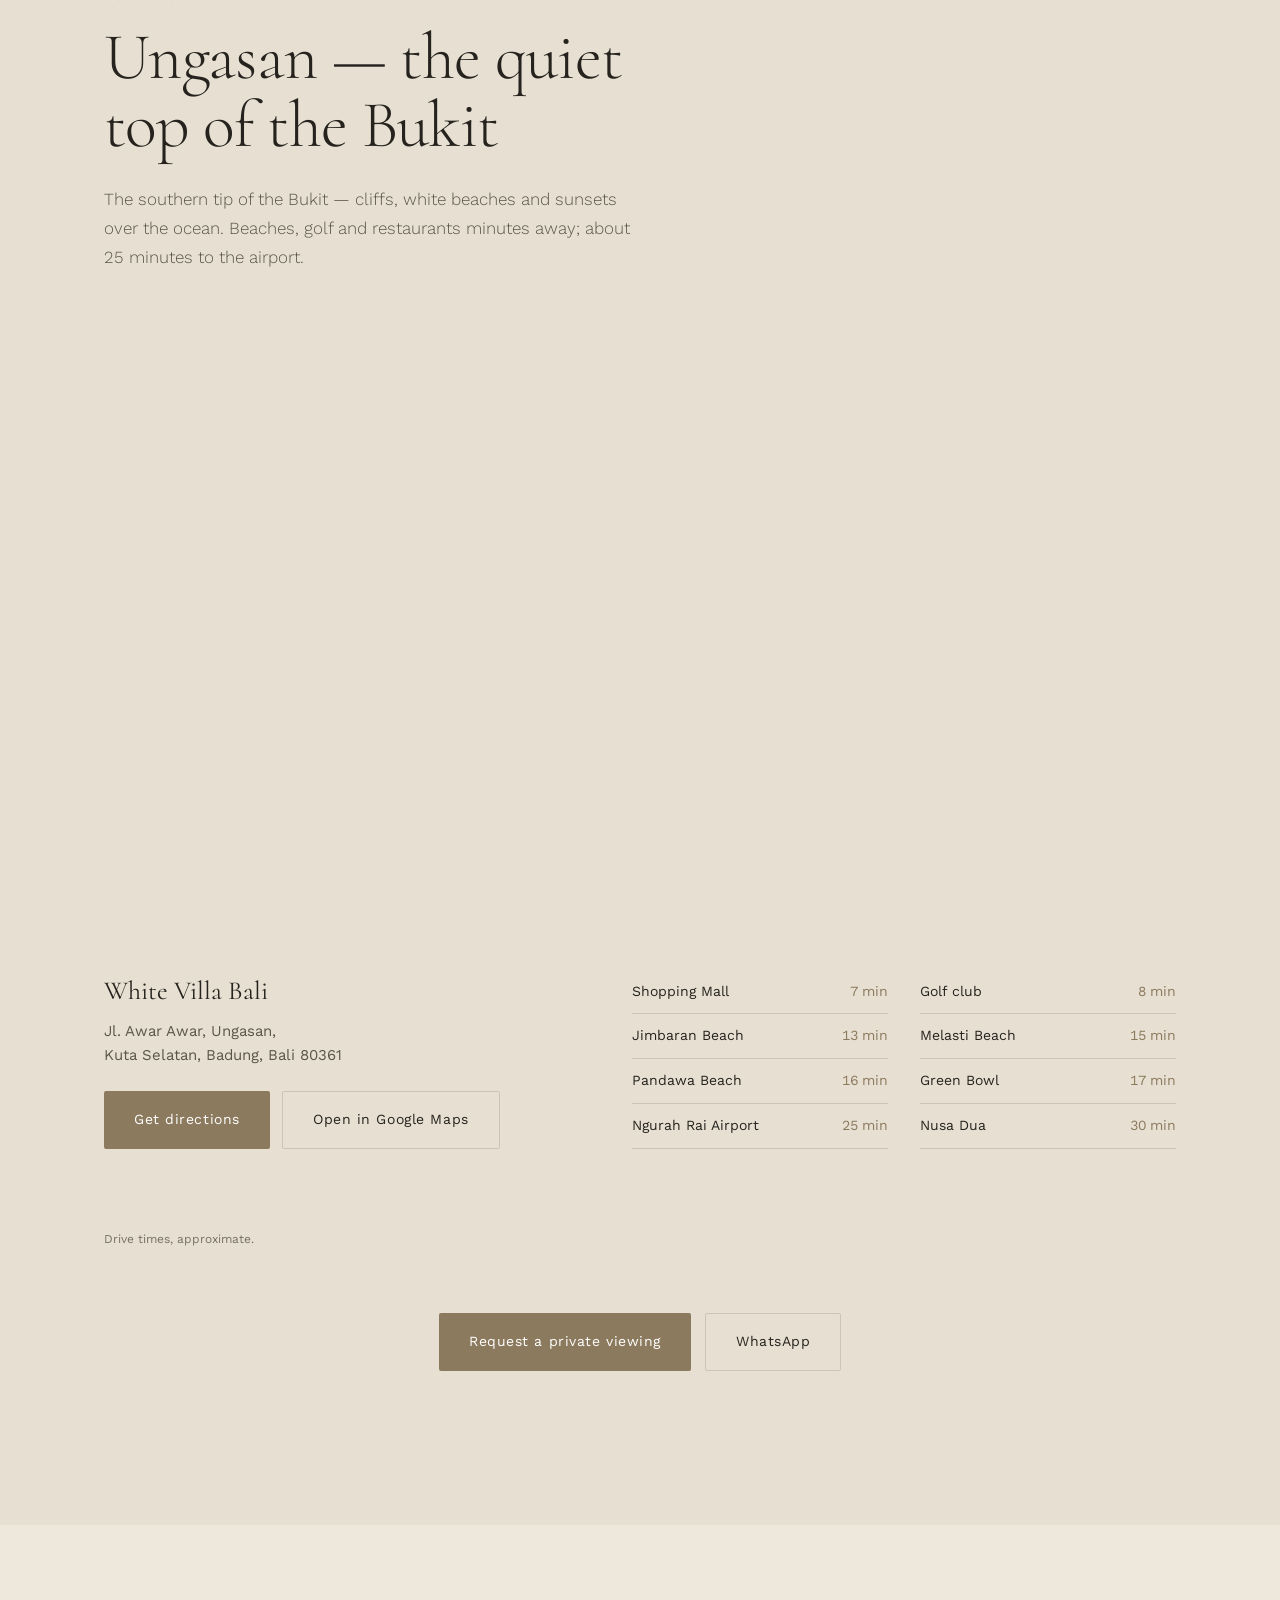
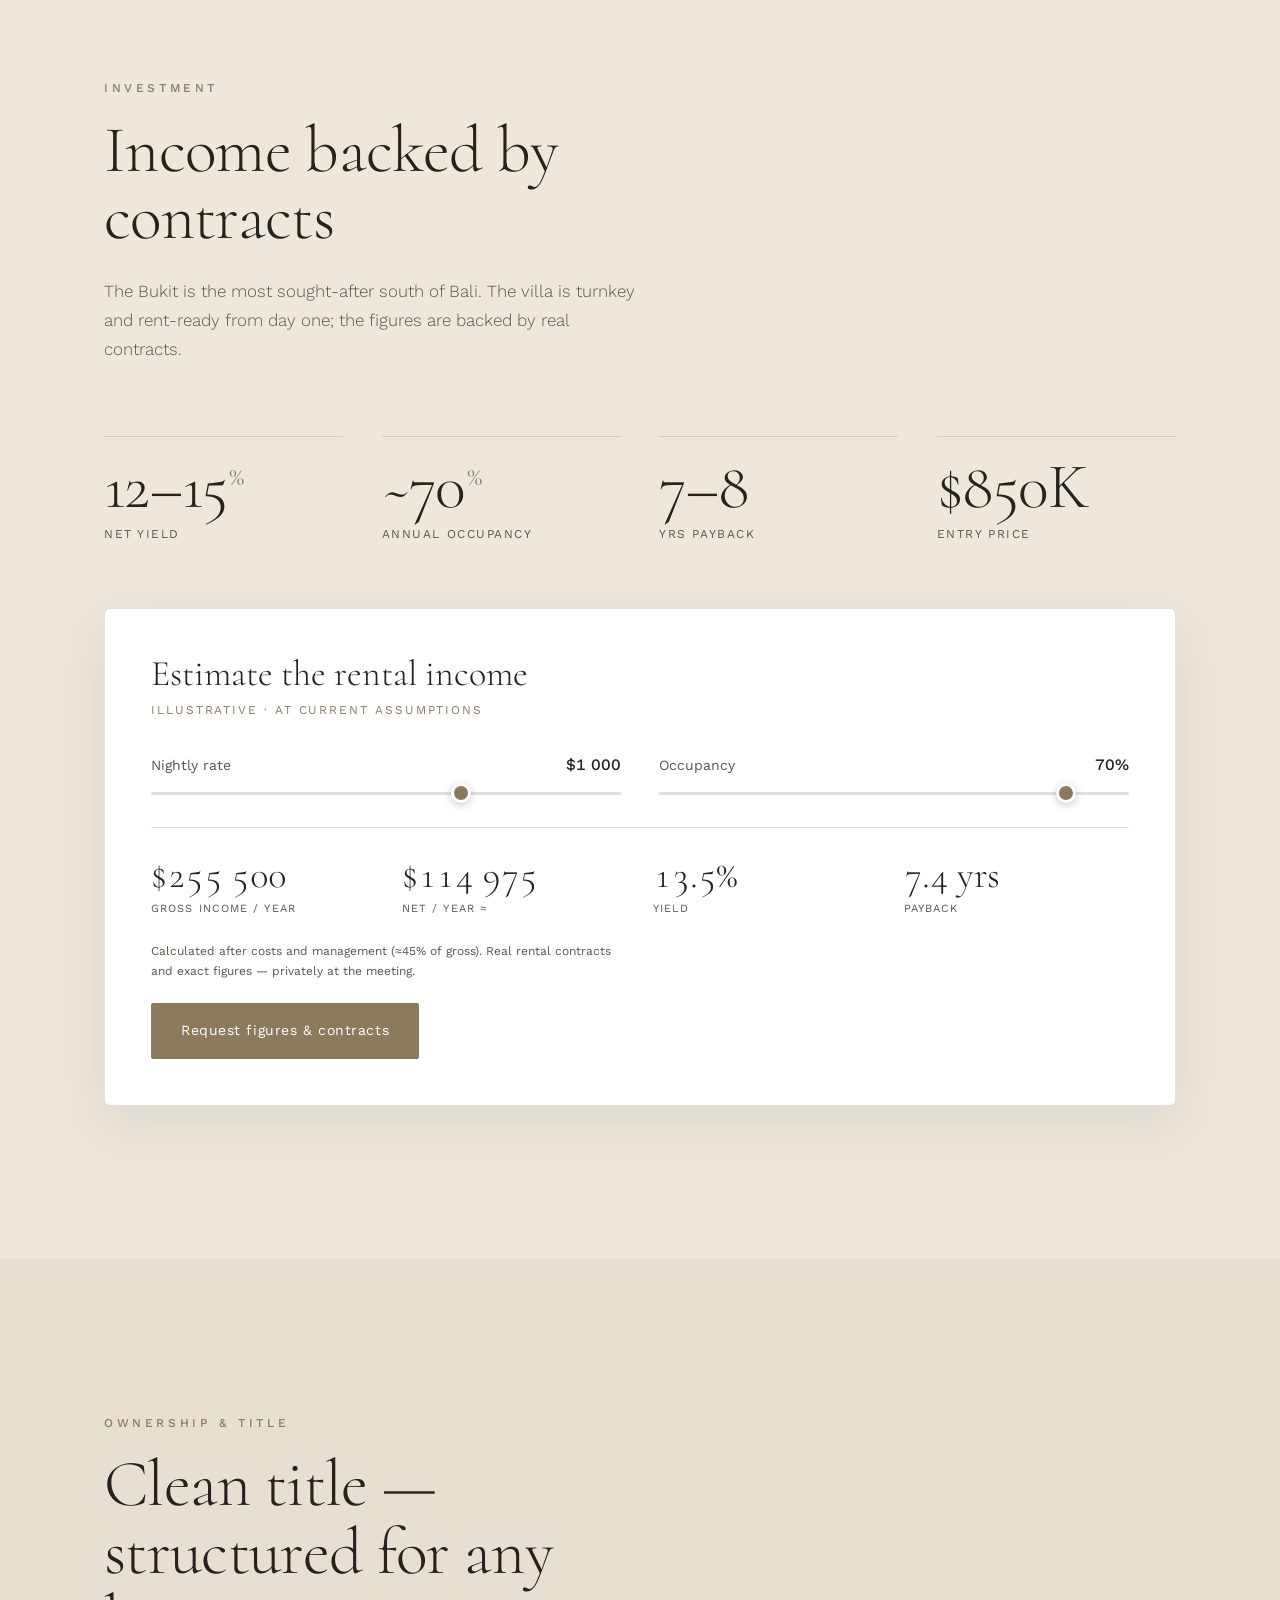
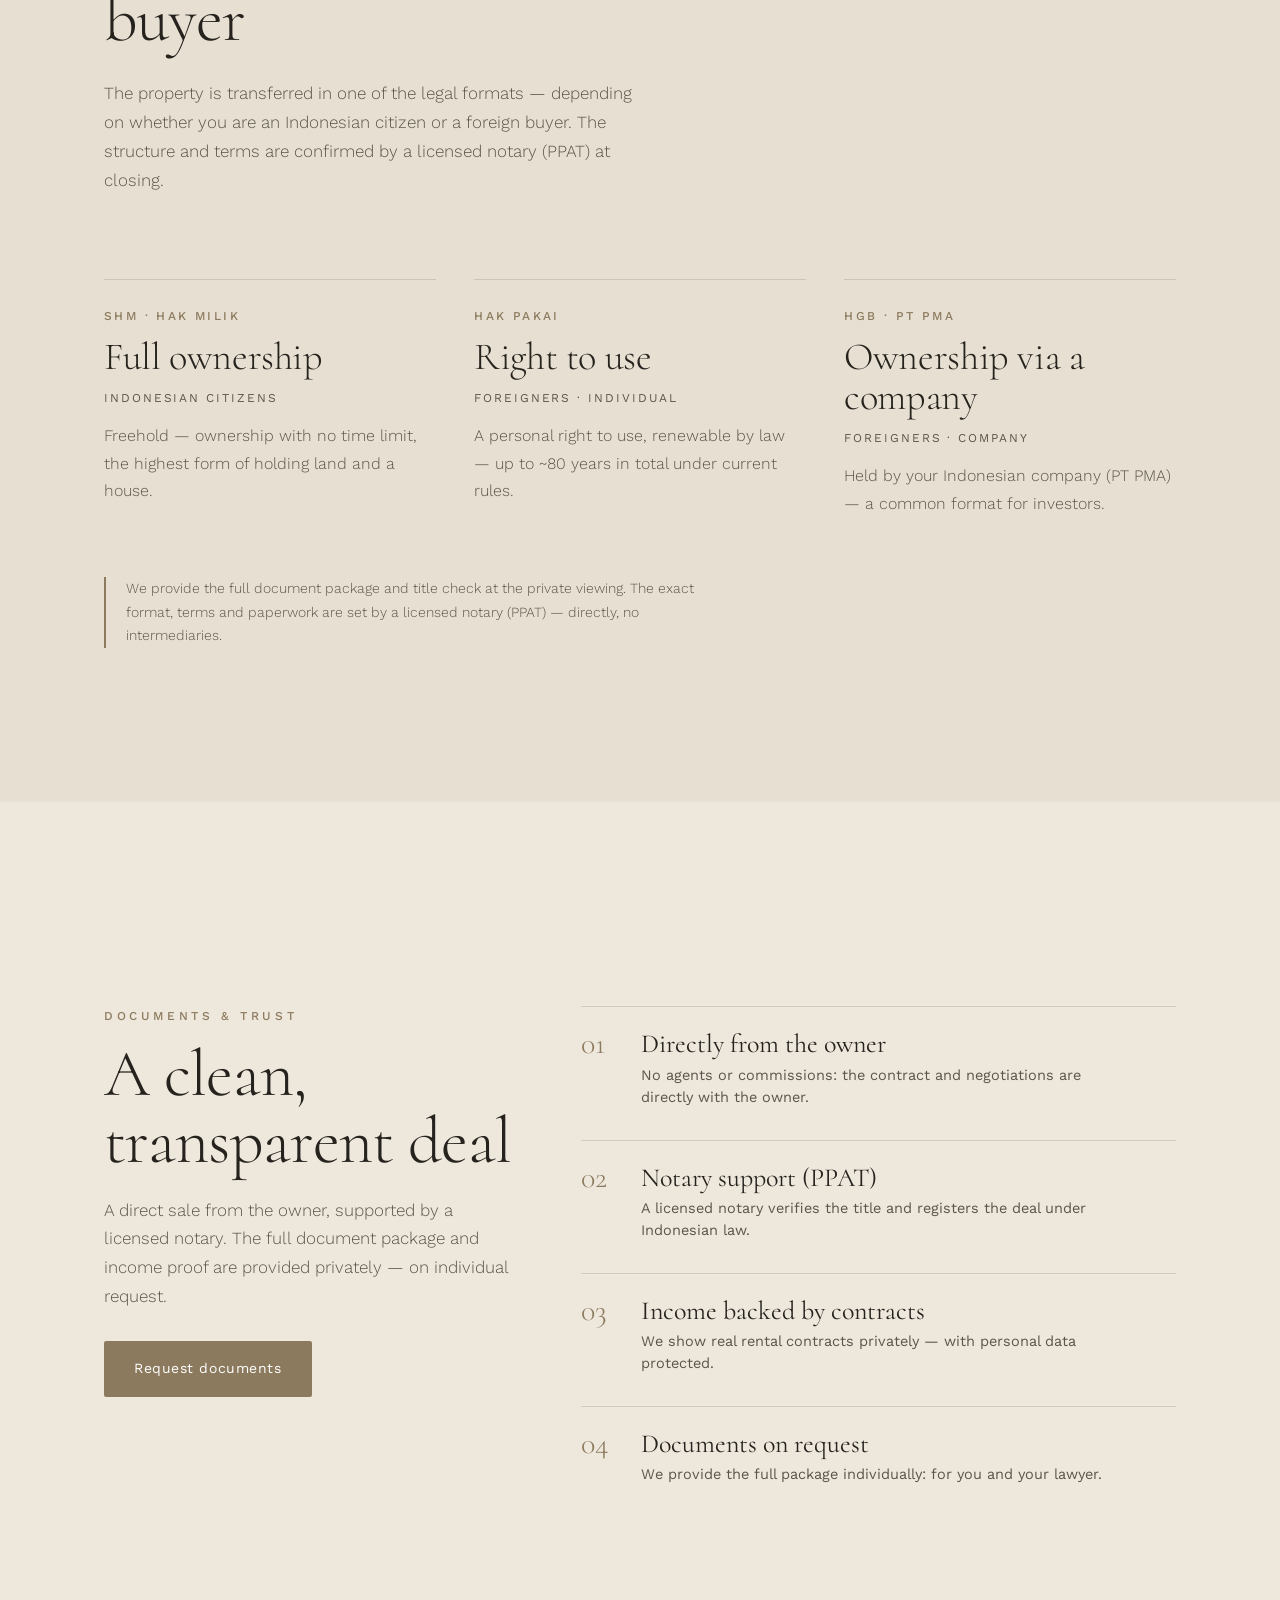
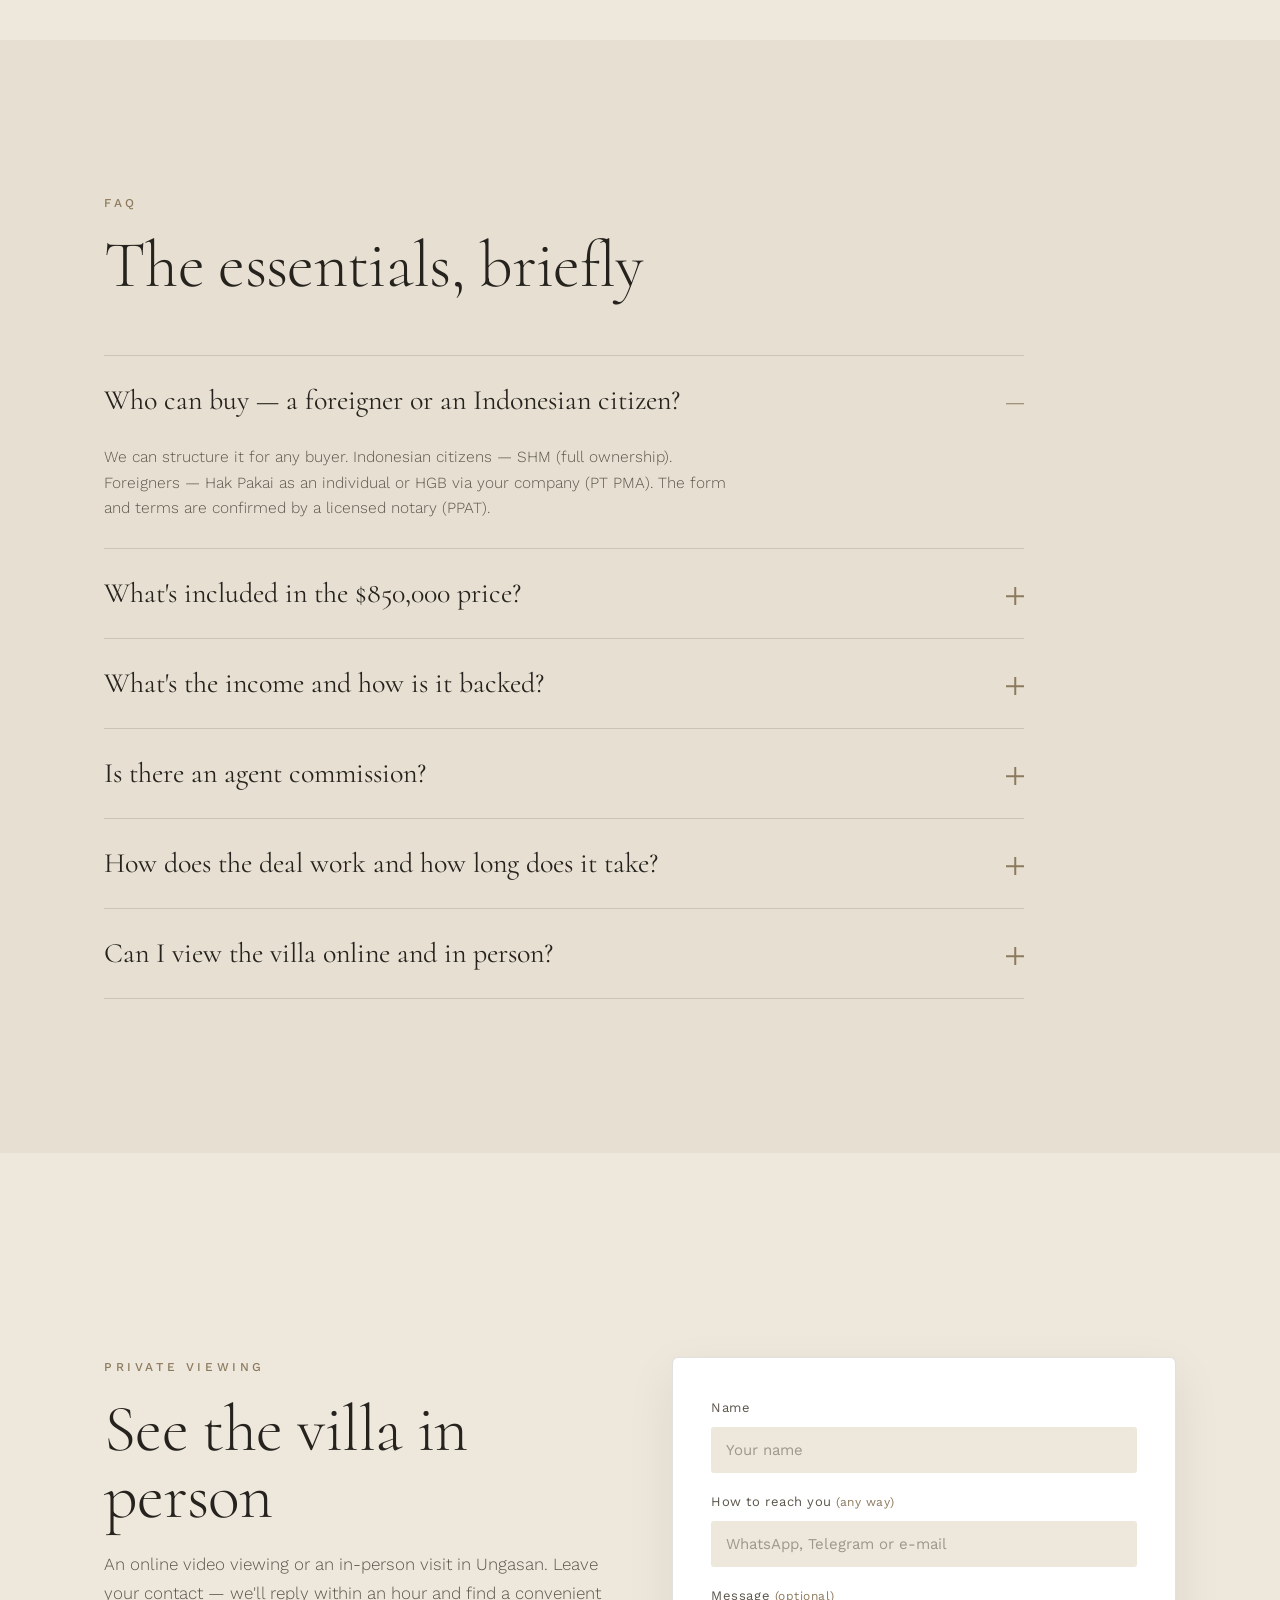
==== commit 5bc8d8c0: "Add files via upload" ====
--- a/docs/index.html
+++ b/docs/index.html
@@ -27,7 +27,7 @@
 <link rel="preconnect" href="https://fonts.googleapis.com" />
 <link rel="preconnect" href="https://fonts.gstatic.com" crossorigin />
 <link href="https://fonts.googleapis.com/css2?family=Cormorant:wght@300;400;500&family=Work+Sans:wght@300;400;500&display=swap" rel="stylesheet" />
-<link rel="stylesheet" href="assets/css/style.css?v=20260624b" />
+<link rel="stylesheet" href="assets/css/style.css?v=20260624d" />
 </head>
 <body>
 <div class="loader" id="loader" aria-hidden="true"><span class="loader__mono">W<span>V</span></span></div>
@@ -545,7 +545,7 @@
 <script src="https://cdn.jsdelivr.net/npm/@studio-freight/lenis@1.0.42/dist/lenis.min.js"></script>
 <script src="https://cdn.jsdelivr.net/npm/gsap@3.12.5/dist/gsap.min.js"></script>
 <script src="https://cdn.jsdelivr.net/npm/gsap@3.12.5/dist/ScrollTrigger.min.js"></script>
-<script src="assets/js/script.js?v=20260624b" defer></script>
-<script src="assets/js/i18n.js?v=20260624b" defer></script>
+<script src="assets/js/script.js?v=20260624d" defer></script>
+<script src="assets/js/i18n.js?v=20260624d" defer></script>
 </body>
 </html>
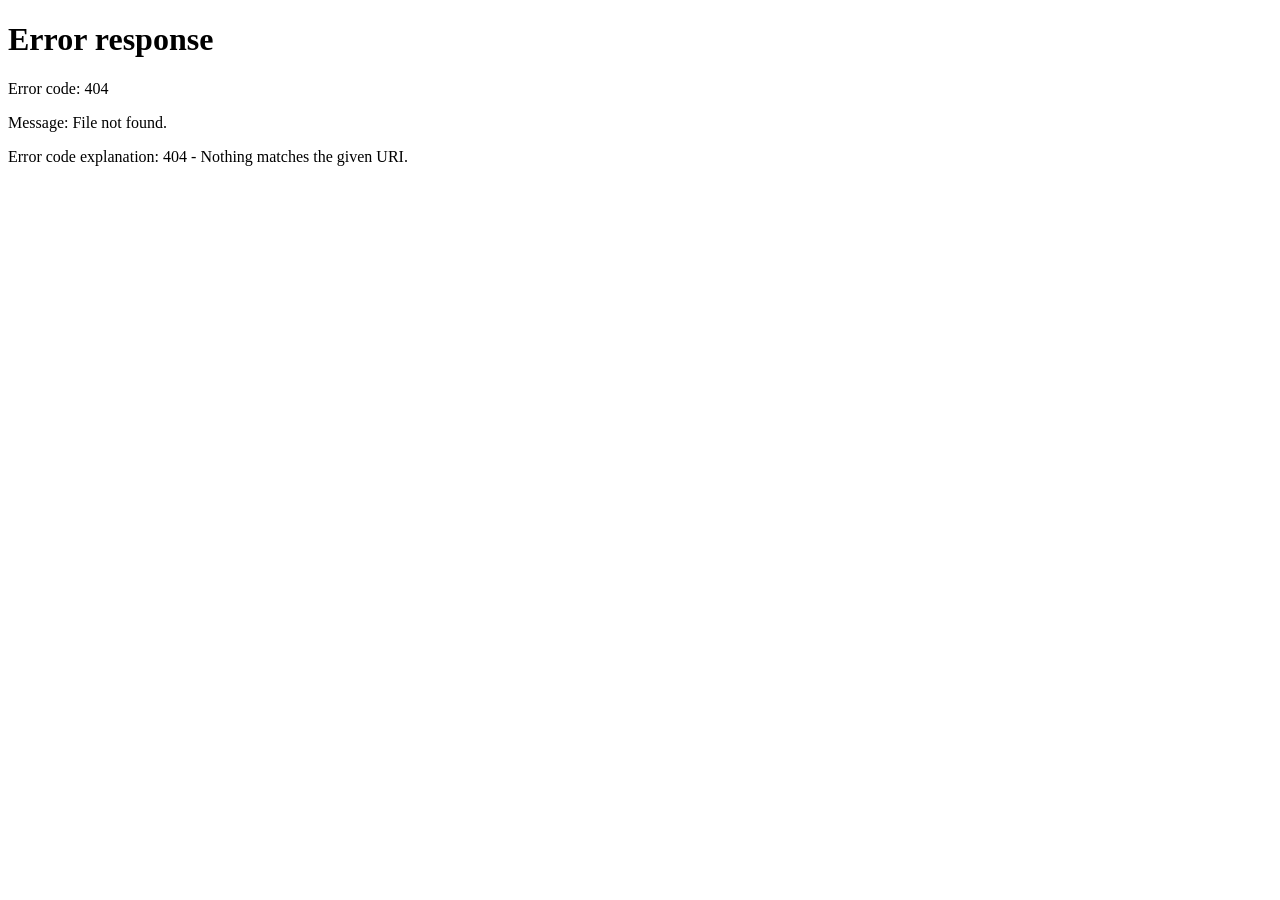
==== commit adc5c072: "Add files via upload" ====
--- a/docs/index.html
+++ b/docs/index.html
@@ -1,551 +1,24 @@
-<!DOCTYPE html>
-<html lang="ru">
+<!doctype html>
+<html lang="en">
 <head>
-<meta charset="UTF-8" />
-<meta name="viewport" content="width=device-width, initial-scale=1, viewport-fit=cover" />
-<title>White Villa Bali — частная резиденция на Буките</title>
-<meta name="description" content="Частная вилла на Буките, Бали. Панорамная крыша 360° с видом на океан, бассейн, домашний кинотеатр, 4 спальни. Доходность 12–15%, под ключ — от $850 000." />
-<link rel="canonical" href="https://whitevillabali.com/" />
-<meta name="theme-color" content="#26231E" />
-<link rel="icon" type="image/png" sizes="32x32" href="assets/img/favicon.png?v=20260622" />
-<link rel="icon" type="image/png" sizes="16x16" href="assets/img/favicon-16.png?v=20260622" />
-<link rel="apple-touch-icon" href="assets/img/apple-touch-icon.png?v=20260622" />
-<!-- Open Graph (WhatsApp/Telegram/Facebook preview) -->
-<meta property="og:type" content="website" />
-<meta property="og:site_name" content="White Villa Bali" />
-<meta property="og:title" content="White Villa Bali — вилла на Буките, доходность 12–15%" />
-<meta property="og:description" content="Панорамная крыша 360° с видом на океан, бассейн, домашний кинотеатр, 4 спальни. Под ключ — от $850 000, напрямую от собственника." />
-<meta property="og:image" content="https://whitevillabali.com/assets/img/og-image.jpg" />
-<meta property="og:image:width" content="1200" />
-<meta property="og:image:height" content="630" />
-<meta property="og:url" content="https://whitevillabali.com/" />
-<meta property="og:locale" content="ru_RU" />
-<meta name="twitter:card" content="summary_large_image" />
-<meta name="twitter:title" content="White Villa Bali — вилла на Буките, доходность 12–15%" />
-<meta name="twitter:description" content="Крыша 360°, бассейн, кинотеатр, 4 спальни. Под ключ — от $850 000." />
-<meta name="twitter:image" content="https://whitevillabali.com/assets/img/og-image.jpg" />
-<link rel="preconnect" href="https://fonts.googleapis.com" />
-<link rel="preconnect" href="https://fonts.gstatic.com" crossorigin />
-<link href="https://fonts.googleapis.com/css2?family=Cormorant:wght@300;400;500&family=Work+Sans:wght@300;400;500&display=swap" rel="stylesheet" />
-<link rel="stylesheet" href="assets/css/style.css?v=20260624d" />
+<meta charset="utf-8" />
+<meta name="viewport" content="width=device-width, initial-scale=1" />
+<title>White Villa Bali</title>
+<meta name="robots" content="noindex" />
+<link rel="canonical" href="https://whitevillabali.com/en/" />
+<link rel="alternate" hreflang="en" href="https://whitevillabali.com/en/" />
+<link rel="alternate" hreflang="ru" href="https://whitevillabali.com/ru/" />
+<link rel="alternate" hreflang="id" href="https://whitevillabali.com/id/" />
+<link rel="alternate" hreflang="x-default" href="https://whitevillabali.com/en/" />
+<script>
+(function(){
+  var l; try{ l = localStorage.getItem('wv_lang'); }catch(e){}
+  if (l!=='ru' && l!=='en' && l!=='id') l='en';   /* English is the default */
+  location.replace('/'+l+'/'+(location.hash||''));
+})();
+</script>
+<meta http-equiv="refresh" content="0; url=/en/" />
+<style>html,body{margin:0;background:#E7E0D2}</style>
 </head>
-<body>
-<div class="loader" id="loader" aria-hidden="true"><span class="loader__mono">W<span>V</span></span></div>
-<div class="cursor" id="cursor" aria-hidden="true"></div>
-<div class="progress" aria-hidden="true"></div>
-<div class="grain" aria-hidden="true"></div>
-
-<header class="nav" data-nav>
-  <a class="nav__brand" href="#top" aria-label="White Villa Bali">
-    <span class="monogram">W<span>V</span></span>
-    <span class="nav__name">White&nbsp;Villa&nbsp;Bali</span>
-  </a>
-  <nav class="nav__links">
-    <a href="#facts">Объект</a>
-    <a href="#gallery">Галерея</a>
-    <a href="#plans">Планировки</a>
-    <a href="#invest">Инвестиции</a>
-    <a href="#contact" class="nav__cta">Частный показ</a>
-  </nav>
-  <div class="nav__lang" role="group" aria-label="Язык">
-    <button class="is-active">RU</button><button>EN</button><button>ID</button>
-  </div>
-</header>
-
-<button class="nav__burger" id="navBurger" aria-label="Меню" aria-expanded="false" aria-controls="navPanel">
-  <span></span><span></span><span></span>
-</button>
-<div class="nav__panel" id="navPanel" aria-hidden="true">
-  <nav class="nav__panel-links">
-    <a href="#facts">Объект</a>
-    <a href="#gallery">Галерея</a>
-    <a href="#plans">Планировки</a>
-    <a href="#invest">Инвестиции</a>
-    <a href="#contact">Частный показ</a>
-  </nav>
-  <div class="nav__panel-foot">
-    <div class="nav__lang" role="group" aria-label="Язык"><button class="is-active">RU</button><button>EN</button><button>ID</button></div>
-    <a class="btn btn--accent" href="https://wa.me/6282342182361" target="_blank" rel="noopener">WhatsApp</a>
-  </div>
-</div>
-
-<main id="top">
-
-  <!-- HERO -->
-  <section class="hero" id="hero">
-    <div class="hero__media">
-      <img src="assets/img/hero.webp" alt="White Villa Bali — бассейн на закате" decoding="async" />
-    </div>
-    <div class="hero__veil" aria-hidden="true"></div>
-    <div class="hero__inner">
-      <p class="eyebrow eyebrow--light" data-reveal>Унгасан · Букит · Бали</p>
-      <h1 class="hero__title">
-        <span class="line"><span>Вилла на&nbsp;Буките</span></span>
-        <span class="line"><span>с&nbsp;доходностью <span class="nowrap">12–15%&nbsp;годовых</span></span></span>
-      </h1>
-      <p class="hero__sub" data-reveal>
-        4&nbsp;спальни, панорамная крыша 360° с&nbsp;видом на&nbsp;океан и&nbsp;открытый бассейн.
-        Под&nbsp;ключ&nbsp;— напрямую от&nbsp;собственника, без&nbsp;комиссии агента.
-      </p>
-      <div class="hero__actions" data-reveal>
-        <a class="btn btn--accent" href="#contact" data-magnetic>Запросить частный показ</a>
-        <a class="btn btn--ghost" href="https://wa.me/6282342182361?text=%D0%97%D0%B4%D1%80%D0%B0%D0%B2%D1%81%D1%82%D0%B2%D1%83%D0%B9%D1%82%D0%B5!%20%D0%98%D0%BD%D1%82%D0%B5%D1%80%D0%B5%D1%81%D1%83%D0%B5%D1%82%20White%20Villa%20Bali" target="_blank" rel="noopener">WhatsApp</a>
-      </div>
-    </div>
-    <div class="hero__foot">
-      <a class="scrollcue" href="#facts" aria-label="Листать вниз"><span></span></a>
-    </div>
-  </section>
-
-  <!-- FACTS -->
-  <section class="facts section" id="facts">
-    <div class="wrap">
-      <p class="eyebrow" data-reveal>Резиденция</p>
-      <h2 class="section__title" data-reveal>Готова к&nbsp;жизни и&nbsp;аренде</h2>
-      <p class="section__lead" data-reveal>
-        Четыре уровня вокруг света и вида. Сдана в&nbsp;2018-м, передаётся под&nbsp;ключ&nbsp;—
-        мебель, техника и система Sonos уже внутри. Заезжайте или сдавайте с&nbsp;первого дня.
-      </p>
-      <ul class="facts__grid">
-        <li data-reveal><span class="num" data-count="716">0</span><span class="unit">м²</span><span class="cap">дом</span></li>
-        <li data-reveal><span class="num" data-count="570">0</span><span class="unit">м²</span><span class="cap">участок</span></li>
-        <li data-reveal><span class="num" data-count="4">0</span><span class="cap">спальни</span></li>
-        <li data-reveal><span class="num">5<span class="unit">+</span></span><span class="cap">санузлов</span></li>
-        <li data-reveal><span class="num">360<span class="unit">°</span></span><span class="cap">крыша</span></li>
-        <li data-reveal><span class="num" data-count="2018">0</span><span class="cap">год</span></li>
-      </ul>
-    </div>
-  </section>
-
-  <!-- VIDEO INTRO -->
-  <section class="vid section section--quiet" id="video">
-    <div class="wrap">
-      <p class="eyebrow" data-reveal>Видеотур</p>
-      <h2 class="section__title" data-reveal>Дом за&nbsp;одну минуту</h2>
-      <p class="section__lead" data-reveal>Крыша 360°, интерьеры, бассейн и линия океана&nbsp;— с&nbsp;воздуха и внутри. Без монтажных трюков.</p>
-    </div>
-    <div class="vid__frame" data-reveal>
-      <div class="vid__media" id="tourMedia" data-yt="jvJCx42v9xw">
-        <img class="vid__poster" src="assets/img/aerial.webp" alt="Видеотур White Villa Bali — крыша 360°, бассейн, океан" loading="lazy" />
-        <button class="vid__play" id="tourPlay" aria-label="Смотреть видеотур">
-          <span class="vid__btn" aria-hidden="true"><svg viewBox="0 0 24 24" width="26" height="26" fill="currentColor"><path d="M8 5v14l11-7z"/></svg></span>
-        </button>
-      </div>
-    </div>
-    <div class="wrap">
-      <div class="sec__cta" data-reveal>
-        <a class="btn btn--accent" href="#contact" data-magnetic>Запросить частный показ</a>
-        <a class="btn btn--line" href="https://wa.me/6282342182361?text=%D0%97%D0%B4%D1%80%D0%B0%D0%B2%D1%81%D1%82%D0%B2%D1%83%D0%B9%D1%82%D0%B5!%20%D0%98%D0%BD%D1%82%D0%B5%D1%80%D0%B5%D1%81%D1%83%D0%B5%D1%82%20White%20Villa%20Bali" target="_blank" rel="noopener">WhatsApp</a>
-      </div>
-    </div>
-  </section>
-
-  <!-- INTERIORS -->
-  <section class="edi section" id="interiors">
-    <div class="wrap">
-      <p class="eyebrow" data-reveal>Интерьеры</p>
-      <h2 class="section__title" data-reveal>Пространства, открытые&nbsp;океану</h2>
-      <p class="section__lead" data-reveal>Листайте кадры в каждой зоне. Дом передаётся под&nbsp;ключ&nbsp;— с мебелью и техникой.</p>
-
-      <div class="edi__row" data-reveal>
-        <div class="sld" data-slider>
-          <button class="sld__btn sld__prev" aria-label="Назад">&lsaquo;</button>
-          <button class="sld__btn sld__next" aria-label="Вперёд">&rsaquo;</button>
-          <span class="sld__count" aria-hidden="true"></span>
-          <div class="sld__track">
-            <figure class="sld__slide"><img src="assets/img/DSC01588.webp" alt="Гостиная" loading="lazy"></figure>
-            <figure class="sld__slide"><img src="assets/img/DSC01604-HDR.webp" alt="Гостиная с видом" loading="lazy"></figure>
-            <figure class="sld__slide"><img src="assets/img/DSC01854-HDR.webp" alt="Гостиная и зелёный атриум" loading="lazy"></figure>
-            <figure class="sld__slide"><img src="assets/img/DSC01878-HDR.webp" alt="Гостиная-столовая" loading="lazy"></figure>
-          </div>
-          <div class="sld__dots" aria-hidden="true"></div>
-        </div>
-        <div class="edi__txt">
-          <div class="edi__num">01</div>
-          <h3 class="edi__h">Кинотеатр-гостиная</h3>
-          <p class="edi__p">Открытая гостиная с&nbsp;домашним кинотеатром: стекло в&nbsp;пол, мягкий свет и выход на террасу с&nbsp;океаном.</p>
-        </div>
-      </div>
-
-      <div class="edi__row edi__row--rev" data-reveal>
-        <div class="sld" data-slider>
-          <button class="sld__btn sld__prev" aria-label="Назад">&lsaquo;</button>
-          <button class="sld__btn sld__next" aria-label="Вперёд">&rsaquo;</button>
-          <span class="sld__count" aria-hidden="true"></span>
-          <div class="sld__track">
-            <figure class="sld__slide"><img src="assets/img/DSC01881-HDR-Edit.webp" alt="Кухня с панорамой" loading="lazy"></figure>
-            <figure class="sld__slide"><img src="assets/img/DSC01878-HDR.webp" alt="Кухня-столовая" loading="lazy"></figure>
-            <figure class="sld__slide"><img src="assets/img/DSC01917-HDR.webp" alt="Обеденная зона у бассейна" loading="lazy"></figure>
-          </div>
-          <div class="sld__dots" aria-hidden="true"></div>
-        </div>
-        <div class="edi__txt">
-          <div class="edi__num">02</div>
-          <h3 class="edi__h">Кухня и&nbsp;столовая</h3>
-          <p class="edi__p">Остров, техника премиум и обеденная зона с&nbsp;выходом к&nbsp;бассейну и&nbsp;панораме.</p>
-        </div>
-      </div>
-
-      <div class="edi__row" data-reveal>
-        <div class="sld" data-slider>
-          <button class="sld__btn sld__prev" aria-label="Назад">&lsaquo;</button>
-          <button class="sld__btn sld__next" aria-label="Вперёд">&rsaquo;</button>
-          <span class="sld__count" aria-hidden="true"></span>
-          <div class="sld__track">
-            <figure class="sld__slide"><img src="assets/img/DSC01800-HDR-Edit.webp" alt="Спальня" loading="lazy"></figure>
-            <figure class="sld__slide"><img src="assets/img/DSC01812-HDR.webp" alt="Спальня" loading="lazy"></figure>
-            <figure class="sld__slide"><img src="assets/img/DSC01827-HDR.webp" alt="Ванная зона" loading="lazy"></figure>
-            <figure class="sld__slide"><img src="assets/img/DSC01824-HDR.webp" alt="Гардеробная" loading="lazy"></figure>
-            <figure class="sld__slide"><img src="assets/img/DSC01842-HDR.webp" alt="Спальня" loading="lazy"></figure>
-            <figure class="sld__slide"><img src="assets/img/DSC01848-HDR.webp" alt="Спальня со светом" loading="lazy"></figure>
-          </div>
-          <div class="sld__dots" aria-hidden="true"></div>
-        </div>
-        <div class="edi__txt">
-          <div class="edi__num">03</div>
-          <h3 class="edi__h">Спальни и&nbsp;сьюты</h3>
-          <p class="edi__p">Спальни-сьюты с&nbsp;гардеробными и ванными. Тёплый камень, дерево и мягкий свет.</p>
-        </div>
-      </div>
-      <div class="sec__cta" data-reveal>
-        <a class="btn btn--accent" href="#contact" data-magnetic>Запросить частный показ</a>
-        <a class="btn btn--line" href="https://wa.me/6282342182361?text=%D0%97%D0%B4%D1%80%D0%B0%D0%B2%D1%81%D1%82%D0%B2%D1%83%D0%B9%D1%82%D0%B5!%20%D0%98%D0%BD%D1%82%D0%B5%D1%80%D0%B5%D1%81%D1%83%D0%B5%D1%82%20White%20Villa%20Bali" target="_blank" rel="noopener">WhatsApp</a>
-      </div>
-    </div>
-  </section>
-
-  <!-- GALLERY -->
-  <section class="gal section section--quiet" id="gallery">
-    <div class="wrap">
-      <p class="eyebrow" data-reveal>Галерея</p>
-      <h2 class="section__title" data-reveal>Резиденция вблизи</h2>
-      <p class="section__lead" data-reveal>Каждый ракурс&nbsp;— аргумент: архитектура, свет и океан, снятые честно, без&nbsp;рендеров. Ровно то, что вы получаете за&nbsp;$850&nbsp;000.</p>
-      <div class="gal__grid" data-reveal>
-        <button class="gal__item" aria-label="Открыть фото"><img src="assets/img/DJI_20251126105822_0119_D-HDR.webp" alt="White Villa Bali — вид с воздуха" loading="lazy"></button>
-        <button class="gal__item" aria-label="Открыть фото"><img src="assets/img/DSC01496-HDR-Edit.webp" alt="Архитектура White Villa Bali" loading="lazy"></button>
-        <button class="gal__item" aria-label="Открыть фото"><img src="assets/img/DSC01505-HDR-Edit.webp" alt="Вилла и сад" loading="lazy"></button>
-        <button class="gal__item" aria-label="Открыть фото"><img src="assets/img/DSC01526-HDR.webp" alt="Крыша 360° с панорамой" loading="lazy"></button>
-        <button class="gal__item" aria-label="Открыть фото"><img src="assets/img/DSC01750-HDR.webp" alt="Терраса с видом на океан" loading="lazy"></button>
-        <button class="gal__item" aria-label="Открыть фото"><img src="assets/img/DSC02104-HDR.webp" alt="Зелёная стена и лестница" loading="lazy"></button>
-        <button class="gal__item" aria-label="Открыть фото"><img src="assets/img/DSC01965-HDR.webp" alt="Вилла и бассейн с высоты" loading="lazy"></button>
-        <button class="gal__item" aria-label="Открыть фото"><img src="assets/img/DSC01935-HDR.webp" alt="Бассейн и вилла" loading="lazy"></button>
-        <button class="gal__item" aria-label="Открыть фото"><img src="assets/img/DSC01675-HDR.webp" alt="Терраса с колоннами и видом" loading="lazy"></button>
-        <button class="gal__item" aria-label="Открыть фото"><img src="assets/img/DSC01559-HDR-Edit.webp" alt="Кабинет у окна с видом" loading="lazy"></button>
-        <button class="gal__item" aria-label="Открыть фото"><img src="assets/img/DSC02296-Edit.webp" alt="Бассейн на закате" loading="lazy"></button>
-        <button class="gal__item" aria-label="Открыть фото"><img src="assets/img/DSC02348.webp" alt="White Villa Bali в сумерках" loading="lazy"></button>
-      </div>
-    </div>
-  </section>
-
-  <!-- AMENITIES -->
-  <section class="am section" id="amenities">
-    <div class="wrap">
-      <p class="eyebrow" data-reveal>Оснащение</p>
-      <h2 class="section__title" data-reveal>Всё уже в&nbsp;доме</h2>
-      <p class="section__lead" data-reveal>От кинотеатра до мультирум-звука — вилла укомплектована под ключ. Заезжайте или сдавайте: докупать ничего не нужно.</p>
-      <ul class="am__grid">
-        <li data-reveal><span class="am__ic"><svg viewBox="0 0 24 24" fill="none" stroke="currentColor" stroke-width="1.5" stroke-linecap="round" stroke-linejoin="round"><rect x="2.5" y="5" width="19" height="13" rx="2"/><path d="M10 9.5l5 2.5-5 2.5z" fill="currentColor" stroke="none"/></svg></span><span class="am__t">Домашний кинотеатр</span><span class="am__d">Большой экран и акустика</span></li>
-        <li data-reveal><span class="am__ic"><svg viewBox="0 0 24 24" fill="none" stroke="currentColor" stroke-width="1.5" stroke-linecap="round" stroke-linejoin="round"><path d="M2 8c2 1.6 4 1.6 6 0s4-1.6 6 0 4 1.6 6 0M2 13c2 1.6 4 1.6 6 0s4-1.6 6 0 4 1.6 6 0M2 18c2 1.6 4 1.6 6 0s4-1.6 6 0 4 1.6 6 0"/></svg></span><span class="am__t">Панорамный бассейн</span><span class="am__d">Вдоль линии океана</span></li>
-        <li data-reveal><span class="am__ic"><svg viewBox="0 0 24 24" fill="none" stroke="currentColor" stroke-width="1.5" stroke-linecap="round" stroke-linejoin="round"><path d="M21 12a9 9 0 1 1-3.2-6.9"/><path d="M21 4.5v4.5h-4.5"/></svg></span><span class="am__t">Крыша 360°</span><span class="am__d">Океан, GWK и Агунг</span></li>
-        <li data-reveal><span class="am__ic"><svg viewBox="0 0 24 24" fill="none" stroke="currentColor" stroke-width="1.5" stroke-linecap="round" stroke-linejoin="round"><rect x="6" y="2.5" width="12" height="19" rx="2.5"/><circle cx="12" cy="15" r="3.2"/><circle cx="12" cy="6.5" r="1.1"/></svg></span><span class="am__t">Звук Sonos</span><span class="am__d">Мультирум во всём доме</span></li>
-        <li data-reveal><span class="am__ic"><svg viewBox="0 0 24 24" fill="none" stroke="currentColor" stroke-width="1.5" stroke-linecap="round" stroke-linejoin="round"><path d="M7 3v5a2 2 0 0 0 4 0V3M9 8v13"/><path d="M16 3c-1.4 1-2.2 3-2.2 5.2 0 1.6 1 2.6 2.2 2.8V21"/></svg></span><span class="am__t">Кухня под ключ</span><span class="am__d">Техника премиум</span></li>
-        <li data-reveal><span class="am__ic"><svg viewBox="0 0 24 24" fill="none" stroke="currentColor" stroke-width="1.5" stroke-linecap="round" stroke-linejoin="round"><path d="M12 2v20M3.34 7l17.32 10M20.66 7L3.34 17"/></svg></span><span class="am__t">Климат-контроль</span><span class="am__d">Во всех комнатах</span></li>
-        <li data-reveal><span class="am__ic"><svg viewBox="0 0 24 24" fill="none" stroke="currentColor" stroke-width="1.5" stroke-linecap="round" stroke-linejoin="round"><path d="M5 11l1.6-4A2 2 0 0 1 8.5 5.7h7a2 2 0 0 1 1.9 1.3L19 11"/><path d="M3 11h18v4a1 1 0 0 1-1 1H4a1 1 0 0 1-1-1z"/><circle cx="7.5" cy="16.5" r="1.5"/><circle cx="16.5" cy="16.5" r="1.5"/></svg></span><span class="am__t">Гараж на 2 авто</span><span class="am__d">Крытая парковка</span></li>
-        <li data-reveal><span class="am__ic"><svg viewBox="0 0 24 24" fill="none" stroke="currentColor" stroke-width="1.5" stroke-linecap="round" stroke-linejoin="round"><circle cx="12" cy="8" r="3.2"/><path d="M5.5 20a6.5 6.5 0 0 1 13 0"/></svg></span><span class="am__t">Блок персонала</span><span class="am__d">Кухня, спальня, санузел</span></li>
-        <li data-reveal><span class="am__ic"><svg viewBox="0 0 24 24" fill="none" stroke="currentColor" stroke-width="1.5" stroke-linecap="round" stroke-linejoin="round"><path d="M4 20c0-9 7-15 16-15 0 9-7 15-16 15z"/><path d="M4 20c3.5-3.5 7-6 12-8"/></svg></span><span class="am__t">Сад и озеленение</span><span class="am__d">Ландшафт по периметру</span></li>
-        <li data-reveal><span class="am__ic"><svg viewBox="0 0 24 24" fill="none" stroke="currentColor" stroke-width="1.5" stroke-linecap="round" stroke-linejoin="round"><path d="M5 11V8.5A2.5 2.5 0 0 1 7.5 6h9A2.5 2.5 0 0 1 19 8.5V11"/><path d="M3.5 11.5a1.5 1.5 0 0 1 3 0V14h11v-2.5a1.5 1.5 0 0 1 3 0V18H3.5z"/><path d="M5.5 18v2M18.5 18v2"/></svg></span><span class="am__t">Полная меблировка</span><span class="am__d">Мебель и техника включены</span></li>
-        <li data-reveal><span class="am__ic"><svg viewBox="0 0 24 24" fill="none" stroke="currentColor" stroke-width="1.5" stroke-linecap="round" stroke-linejoin="round"><path d="M4.5 9a11 11 0 0 1 15 0M7.5 12a7 7 0 0 1 9 0M10.5 15a3 3 0 0 1 3 0"/><circle cx="12" cy="18" r="1" fill="currentColor" stroke="none"/></svg></span><span class="am__t">Скоростной интернет</span><span class="am__d">Оптика и Wi-Fi</span></li>
-        <li data-reveal><span class="am__ic"><svg viewBox="0 0 24 24" fill="none" stroke="currentColor" stroke-width="1.5" stroke-linecap="round" stroke-linejoin="round"><path d="M12 3l7 3v5c0 4.5-3 8-7 10-4-2-7-5.5-7-10V6z"/><path d="M9.2 12l2 2 3.6-3.8"/></svg></span><span class="am__t">Охрана и сервис</span><span class="am__d">Уборка, бассейн, охрана</span></li>
-      </ul>
-      <div class="sec__cta" data-reveal>
-        <a class="btn btn--accent" href="#contact" data-magnetic>Запросить частный показ</a>
-        <a class="btn btn--line" href="https://wa.me/6282342182361?text=%D0%97%D0%B4%D1%80%D0%B0%D0%B2%D1%81%D1%82%D0%B2%D1%83%D0%B9%D1%82%D0%B5!%20%D0%98%D0%BD%D1%82%D0%B5%D1%80%D0%B5%D1%81%D1%83%D0%B5%D1%82%20White%20Villa%20Bali" target="_blank" rel="noopener">WhatsApp</a>
-      </div>
-    </div>
-  </section>
-
-  <!-- FLOOR PLANS -->
-  <section class="pln section section--quiet" id="plans">
-    <div class="wrap">
-      <p class="eyebrow" data-reveal>Планировки</p>
-      <h2 class="section__title" data-reveal>Четыре уровня&nbsp;— листайте как&nbsp;книгу</h2>
-      <p class="section__lead" data-reveal>Оригинальные чертежи архитектора, уровень за&nbsp;уровнем&nbsp;— 1:100, без&nbsp;рендеров. Листайте страницы как&nbsp;книгу или выберите этаж слева.</p>
-
-      <div class="pln__grid">
-        <nav class="pln__levels" id="plnLevels" data-reveal aria-label="Этажи виллы">
-          <button class="pln__level is-active" data-lvl="1"><span class="pln__num">01</span><span class="pln__name">Вход · сервис · бассейн</span></button>
-          <button class="pln__level" data-lvl="2"><span class="pln__num">02</span><span class="pln__name">Гостиная · кухня · мастер</span></button>
-          <button class="pln__level" data-lvl="3"><span class="pln__num">03</span><span class="pln__name">Спальни · сьюты</span></button>
-          <button class="pln__level" data-lvl="4"><span class="pln__num">04</span><span class="pln__name">Крыша 360°</span></button>
-        </nav>
-
-        <div class="pln__stage" data-reveal>
-          <div class="pln__mag" id="plnBook">
-            <div class="pln__page is-plan" data-lvl="1"><span class="pln__tag">оригинал · 1:100</span><img class="pln__planimg" src="assets/img/plans/plan1.webp" alt="Чертёж: уровень 01, Ground floor" loading="lazy"><span class="pln__cap">Уровень 01 · Ground floor</span><span class="pln__zoomhint" aria-hidden="true">увеличить +</span></div>
-            <div class="pln__page is-plan" data-lvl="2"><span class="pln__tag">оригинал · 1:100</span><img class="pln__planimg" src="assets/img/plans/plan2.webp" alt="Чертёж: уровень 02, First floor" loading="lazy"><span class="pln__cap">Уровень 02 · First floor</span><span class="pln__zoomhint" aria-hidden="true">увеличить +</span></div>
-            <div class="pln__page is-plan" data-lvl="3"><span class="pln__tag">оригинал · 1:100</span><img class="pln__planimg" src="assets/img/plans/plan3.webp" alt="Чертёж: уровень 03, Second floor" loading="lazy"><span class="pln__cap">Уровень 03 · Second floor</span><span class="pln__zoomhint" aria-hidden="true">увеличить +</span></div>
-            <div class="pln__page is-plan" data-lvl="4"><span class="pln__tag">оригинал · 1:100</span><img class="pln__planimg" src="assets/img/plans/plan4.webp" alt="Чертёж: уровень 04, Roof top" loading="lazy"><span class="pln__cap">Уровень 04 · Roof top</span><span class="pln__zoomhint" aria-hidden="true">увеличить +</span></div>
-          </div>
-          <div class="pln__bar">
-            <p class="pln__leadcap" id="plnCap"><b>Уровень 01</b>&nbsp;— въезд, гараж на&nbsp;2&nbsp;авто, блок персонала, входная галерея, сад и&nbsp;бассейн.</p>
-            <div class="pln__pager"><button class="pln__prev" id="plnPrev" aria-label="Предыдущий этаж" disabled>‹ Назад</button><span class="pln__count"><b id="plnNum">01</b>&nbsp;/&nbsp;04</span><button class="pln__next" id="plnNext" aria-label="Следующий этаж">Листать <span class="pln__arw" aria-hidden="true">›</span></button></div>
-          </div>
-        </div>
-      </div>
-    </div>
-    <div class="pln__zoom" id="plnZoom" aria-hidden="true" role="dialog" aria-label="План этажа, полный размер">
-      <button class="pln__zoom-x" aria-label="Закрыть">×</button>
-      <img src="" alt="">
-    </div>
-  </section>
-
-  <!-- LOCATION -->
-  <section class="loc section" id="location">
-    <div class="wrap">
-      <p class="eyebrow" data-reveal>Локация</p>
-      <h2 class="section__title" data-reveal>Унгасан&nbsp;— тихая вершина&nbsp;Букита</h2>
-      <p class="section__lead" data-reveal>Южная вершина Букита&nbsp;— скалы, белые пляжи и закаты над океаном. Пляжи, гольф и рестораны в&nbsp;нескольких минутах; до&nbsp;аэропорта&nbsp;— минут 25.</p>
-      <figure class="loc__map" data-reveal>
-        <img src="assets/img/location-map.webp" alt="White Villa Bali на полуострове Букит: время в пути до пляжей, гольфа и Нуса-Дуа" loading="lazy">
-        <span class="loc__here" aria-hidden="true"></span>
-      </figure>
-      <div class="loc__below">
-        <div class="loc__addr-block" data-reveal>
-          <p class="loc__addr"><b>White Villa Bali</b>Jl.&nbsp;Awar&nbsp;Awar, Унгасан,<br>Кута&nbsp;Селатан, Бадунг, Бали&nbsp;80361</p>
-          <div class="loc__actions">
-            <a class="btn btn--accent" href="https://www.google.com/maps/dir/?api=1&amp;destination=55R3%2BJJH%20Ungasan%2C%20Bali" target="_blank" rel="noopener" data-magnetic>Проложить маршрут</a>
-            <a class="btn btn--line" href="https://maps.app.goo.gl/P2s3nne9Wi6YwhHD8" target="_blank" rel="noopener">Открыть в Google&nbsp;Maps</a>
-          </div>
-        </div>
-        <ul class="loc__near" data-reveal>
-          <li><span class="t">Shopping Mall</span><span class="m">7 мин</span></li>
-          <li><span class="t">Гольф-клуб</span><span class="m">8 мин</span></li>
-          <li><span class="t">Пляж Джимбаран</span><span class="m">13 мин</span></li>
-          <li><span class="t">Пляж Меласти</span><span class="m">15 мин</span></li>
-          <li><span class="t">Пляж Пандава</span><span class="m">16 мин</span></li>
-          <li><span class="t">Green Bowl</span><span class="m">17 мин</span></li>
-          <li><span class="t">Аэропорт Нгурах-Рай</span><span class="m">25 мин</span></li>
-          <li><span class="t">Nusa Dua</span><span class="m">30 мин</span></li>
-        </ul>
-        <p class="loc__note">Время в пути — на авто, ориентировочно.</p>
-      </div>
-      <div class="sec__cta" data-reveal>
-        <a class="btn btn--accent" href="#contact" data-magnetic>Запросить частный показ</a>
-        <a class="btn btn--line" href="https://wa.me/6282342182361?text=%D0%97%D0%B4%D1%80%D0%B0%D0%B2%D1%81%D1%82%D0%B2%D1%83%D0%B9%D1%82%D0%B5!%20%D0%98%D0%BD%D1%82%D0%B5%D1%80%D0%B5%D1%81%D1%83%D0%B5%D1%82%20White%20Villa%20Bali" target="_blank" rel="noopener">WhatsApp</a>
-      </div>
-    </div>
-  </section>
-
-  <!-- INVEST -->
-  <section class="inv section section--quiet" id="invest">
-    <div class="wrap">
-      <p class="eyebrow" data-reveal>Инвестиции</p>
-      <h2 class="section__title" data-reveal>Доход, подтверждённый договорами</h2>
-      <p class="section__lead" data-reveal>Букит — самый востребованный юг Бали. Вилла под ключ и готова к аренде с первого дня; цифры подтверждают реальные договоры.</p>
-
-      <ul class="inv__cards">
-        <li data-reveal><span class="inv__num">12–15<span class="unit">%</span></span><span class="cap">доходность, чистыми</span></li>
-        <li data-reveal><span class="inv__num">~70<span class="unit">%</span></span><span class="cap">загрузка в год</span></li>
-        <li data-reveal><span class="inv__num">7–8</span><span class="cap">лет окупаемость</span></li>
-        <li data-reveal><span class="inv__num">$850K</span><span class="cap">цена входа</span></li>
-      </ul>
-
-      <div class="inv__calc" data-reveal>
-        <div class="inv__calc-head">
-          <h3 class="inv__calc-title">Рассчитайте доход от&nbsp;аренды</h3>
-          <p class="inv__calc-sub">Иллюстративно · при текущих допущениях</p>
-        </div>
-        <div class="inv__controls">
-          <label class="inv__field">
-            <span class="inv__lbl">Ставка за ночь <b id="invRateV">$1 000</b></span>
-            <input type="range" id="invRate" min="800" max="1100" step="50" value="1000" aria-label="Ставка за ночь">
-          </label>
-          <label class="inv__field">
-            <span class="inv__lbl">Загрузка <b id="invOccV">70%</b></span>
-            <input type="range" id="invOcc" min="55" max="72" step="1" value="70" aria-label="Загрузка">
-          </label>
-        </div>
-        <div class="inv__out">
-          <div class="inv__out-item"><span class="inv__out-num" id="invGross">$255 500</span><span class="inv__out-cap">валовой доход / год</span></div>
-          <div class="inv__out-item"><span class="inv__out-num" id="invNet">$114 975</span><span class="inv__out-cap">чистыми / год ≈</span></div>
-          <div class="inv__out-item"><span class="inv__out-num" id="invYield">13,5%</span><span class="inv__out-cap">доходность</span></div>
-          <div class="inv__out-item"><span class="inv__out-num" id="invPay">7,4 года</span><span class="inv__out-cap">окупаемость</span></div>
-        </div>
-        <p class="inv__note">Расчёт после расходов и управления (≈45% от валового). Реальные договоры аренды и точные цифры — приватно на встрече.</p>
-        <a class="btn btn--accent" href="https://wa.me/6282342182361?text=%D0%97%D0%B4%D1%80%D0%B0%D0%B2%D1%81%D1%82%D0%B2%D1%83%D0%B9%D1%82%D0%B5!%20%D0%98%D0%BD%D1%82%D0%B5%D1%80%D0%B5%D1%81%D1%83%D0%B5%D1%82%20%D0%B4%D0%BE%D1%85%D0%BE%D0%B4%20%D0%B8%20%D0%B4%D0%BE%D0%B3%D0%BE%D0%B2%D0%BE%D1%80%D1%8B%20White%20Villa%20Bali" target="_blank" rel="noopener" data-magnetic>Запросить цифры и договоры</a>
-      </div>
-    </div>
-  </section>
-
-  <!-- OWNERSHIP -->
-  <section class="own section" id="ownership">
-    <div class="wrap">
-      <p class="eyebrow" data-reveal>Собственность и право</p>
-      <h2 class="section__title" data-reveal>Чистое право&nbsp;— оформление под&nbsp;любого покупателя</h2>
-      <p class="section__lead" data-reveal>
-        Объект передаётся в одном из легальных форматов — в зависимости от того,
-        гражданин вы Индонезии или иностранный покупатель. Структуру и сроки
-        подтверждает лицензированный нотариус&nbsp;(PPAT) на&nbsp;сделке.
-      </p>
-      <ul class="own__grid">
-        <li class="own__card" data-reveal>
-          <span class="own__tag">SHM · Hak Milik</span>
-          <h3 class="own__h">Полная собственность</h3>
-          <p class="own__who">Граждане Индонезии</p>
-          <p class="own__txt">Фрихолд — право собственности без срока, высшая форма владения землёй и&nbsp;домом.</p>
-        </li>
-        <li class="own__card" data-reveal>
-          <span class="own__tag">Hak Pakai</span>
-          <h3 class="own__h">Право пользования</h3>
-          <p class="own__who">Иностранцы · физлицо</p>
-          <p class="own__txt">Именное право пользования, продлеваемое по закону — суммарно до&nbsp;~80&nbsp;лет по&nbsp;действующим нормам.</p>
-        </li>
-        <li class="own__card" data-reveal>
-          <span class="own__tag">HGB · PT PMA</span>
-          <h3 class="own__h">Владение через&nbsp;компанию</h3>
-          <p class="own__who">Иностранцы · юрлицо</p>
-          <p class="own__txt">Оформление на вашу индонезийскую компанию&nbsp;(PT&nbsp;PMA) — частый формат для&nbsp;инвесторов.</p>
-        </li>
-      </ul>
-      <p class="own__note" data-reveal>
-        Полный пакет документов и проверку титула предоставляем на частном показе.
-        Точный формат, сроки и комплект бумаг фиксирует лицензированный нотариус&nbsp;(PPAT) — напрямую, без&nbsp;посредников.
-      </p>
-    </div>
-  </section>
-
-  <!-- TRUST / DOCS -->
-  <section class="trust section section--quiet" id="trust">
-    <div class="wrap">
-      <div class="trust__grid">
-        <div class="trust__intro" data-reveal>
-          <p class="eyebrow">Документы и доверие</p>
-          <h2 class="section__title">Чистая и прозрачная сделка</h2>
-          <p class="section__lead">Прямая продажа от собственника под сопровождением лицензированного нотариуса. Полный пакет документов и подтверждение дохода предоставляем приватно — по индивидуальному запросу.</p>
-          <a class="btn btn--accent" href="https://wa.me/6282342182361?text=%D0%97%D0%B4%D1%80%D0%B0%D0%B2%D1%81%D1%82%D0%B2%D1%83%D0%B9%D1%82%D0%B5!%20%D0%9F%D1%80%D0%BE%D1%88%D1%83%20%D0%BF%D0%B0%D0%BA%D0%B5%D1%82%20%D0%B4%D0%BE%D0%BA%D1%83%D0%BC%D0%B5%D0%BD%D1%82%D0%BE%D0%B2%20%D0%BF%D0%BE%20White%20Villa%20Bali" target="_blank" rel="noopener" data-magnetic>Запросить документы</a>
-        </div>
-        <ul class="trust__list">
-          <li data-reveal><span class="trust__n">01</span><div class="trust__b"><h3>Напрямую от&nbsp;собственника</h3><p>Без агентов и комиссий: договор и переговоры — напрямую с владельцем.</p></div></li>
-          <li data-reveal><span class="trust__n">02</span><div class="trust__b"><h3>Сопровождение нотариуса&nbsp;(PPAT)</h3><p>Лицензированный нотариус проверяет титул и регистрирует сделку по закону Индонезии.</p></div></li>
-          <li data-reveal><span class="trust__n">03</span><div class="trust__b"><h3>Доход подтверждён договорами</h3><p>Реальные договоры аренды показываем приватно — с защитой персональных данных.</p></div></li>
-          <li data-reveal><span class="trust__n">04</span><div class="trust__b"><h3>Документы&nbsp;— по запросу</h3><p>Полный пакет предоставляем индивидуально: для вас и вашего юриста.</p></div></li>
-        </ul>
-      </div>
-    </div>
-  </section>
-
-  <!-- FAQ -->
-  <section class="faq section" id="faq">
-    <div class="wrap">
-      <p class="eyebrow" data-reveal>Вопросы</p>
-      <h2 class="section__title" data-reveal>Коротко о&nbsp;главном</h2>
-      <ul class="faq__list" data-reveal>
-        <li class="faq__item is-open">
-          <button class="faq__q" aria-expanded="true"><span>Кто может купить — иностранец или гражданин Индонезии?</span><span class="faq__ic" aria-hidden="true"></span></button>
-          <div class="faq__a"><p>Оформляем под любого покупателя. Гражданам Индонезии — SHM (полная собственность). Иностранцам — Hak Pakai на физлицо или HGB через вашу компанию (PT PMA). Форму и сроки подтверждает лицензированный нотариус (PPAT).</p></div>
-        </li>
-        <li class="faq__item">
-          <button class="faq__q" aria-expanded="false"><span>Что входит в цену $850 000?</span><span class="faq__ic" aria-hidden="true"></span></button>
-          <div class="faq__a"><p>Вилла под ключ: 4 спальни, 5+ санузлов, бассейн, домашний кинотеатр, крыша 360°, кухня с техникой, система Sonos, мебель, гараж на 2 авто и блок персонала. Заезжайте или сдавайте — докупать ничего не нужно.</p></div>
-        </li>
-        <li class="faq__item">
-          <button class="faq__q" aria-expanded="false"><span>Какой доход и чем он подтверждён?</span><span class="faq__ic" aria-hidden="true"></span></button>
-          <div class="faq__a"><p>Консервативно — 12–15% чистыми в год при загрузке около 70%. Доход подтверждают реальные договоры аренды; показываем их приватно на встрече, с защитой персональных данных.</p></div>
-        </li>
-        <li class="faq__item">
-          <button class="faq__q" aria-expanded="false"><span>Есть ли комиссия агента?</span><span class="faq__ic" aria-hidden="true"></span></button>
-          <div class="faq__a"><p>Нет. Продажа напрямую от собственника — без агентских комиссий. Сделку сопровождает лицензированный нотариус.</p></div>
-        </li>
-        <li class="faq__item">
-          <button class="faq__q" aria-expanded="false"><span>Как проходит сделка и сколько занимает?</span><span class="faq__ic" aria-hidden="true"></span></button>
-          <div class="faq__a"><p>Проверка документов → договор у нотариуса (PPAT) → регистрация. Точные сроки и комплект бумаг фиксирует нотариус; полный пакет предоставляем по индивидуальному запросу.</p></div>
-        </li>
-        <li class="faq__item">
-          <button class="faq__q" aria-expanded="false"><span>Можно посмотреть виллу онлайн и лично?</span><span class="faq__ic" aria-hidden="true"></span></button>
-          <div class="faq__a"><p>Да. Организуем онлайн-показ по видео и личный просмотр на месте. Напишите в WhatsApp — подберём удобное время.</p></div>
-        </li>
-      </ul>
-    </div>
-  </section>
-
-  <!-- CONTACT / CTA -->
-  <section class="cta section section--quiet" id="contact">
-    <div class="wrap">
-      <div class="cta__grid">
-        <div class="cta__intro" data-reveal>
-          <p class="eyebrow">Частный показ</p>
-          <h2 class="section__title">Посмотрите виллу&nbsp;лично</h2>
-          <p class="section__lead">Онлайн-показ по видео или личный визит в&nbsp;Унгасане. Оставьте контакт — ответим в&nbsp;течение часа и подберём удобное время.</p>
-          <div class="cta__direct">
-            <a class="btn btn--accent" href="https://wa.me/6282342182361?text=%D0%97%D0%B4%D1%80%D0%B0%D0%B2%D1%81%D1%82%D0%B2%D1%83%D0%B9%D1%82%D0%B5!%20%D0%98%D0%BD%D1%82%D0%B5%D1%80%D0%B5%D1%81%D1%83%D0%B5%D1%82%20White%20Villa%20Bali%2C%20%D1%87%D0%B0%D1%81%D1%82%D0%BD%D1%8B%D0%B9%20%D0%BF%D0%BE%D0%BA%D0%B0%D0%B7" target="_blank" rel="noopener" data-magnetic>WhatsApp</a>
-            <a class="btn btn--line" href="https://t.me/WhiteVillaBali" target="_blank" rel="noopener">Telegram</a>
-          </div>
-        </div>
-        <form class="cta__form" id="bookForm" novalidate data-reveal>
-          <label class="field"><span>Имя</span><input type="text" name="name" required placeholder="Как к вам обращаться" autocomplete="name"></label>
-          <label class="field"><span>Связь с вами <i>(любой способ)</i></span><input type="text" name="contact" required placeholder="WhatsApp, Telegram или e-mail"></label>
-          <label class="field"><span>Сообщение <i>(необязательно)</i></span><textarea name="msg" rows="3" placeholder="Когда удобно, ваши вопросы…"></textarea></label>
-          <input class="hp" type="text" name="company" tabindex="-1" autocomplete="off" aria-hidden="true" placeholder="Company">
-          <button type="submit" class="btn btn--accent cta__submit" data-magnetic>Записаться на показ</button>
-          <p class="cta__note">Ответим в течение часа. Без спама.</p>
-        </form>
-      </div>
-    </div>
-    <div class="toast" id="toast" role="status" aria-live="polite"></div>
-  </section>
-</main>
-
-<footer class="ft">
-  <div class="wrap ft__top">
-    <div class="ft__brand">
-      <span class="monogram">W<span>V</span></span>
-      <div>
-        <div class="ft__name">White&nbsp;Villa&nbsp;Bali</div>
-        <div class="ft__loc">Унгасан · Букит · Бали</div>
-      </div>
-    </div>
-    <div class="ft__cols">
-      <div class="ft__col">
-        <h4>Контакты</h4>
-        <a href="https://wa.me/6282342182361" target="_blank" rel="noopener">WhatsApp · +62 823-4218-2361</a>
-        <a href="https://t.me/WhiteVillaBali" target="_blank" rel="noopener">Telegram · @WhiteVillaBali</a>
-      </div>
-      <div class="ft__col">
-        <h4>Объект</h4>
-        <a href="#facts">Резиденция</a>
-        <a href="#gallery">Галерея</a>
-        <a href="#invest">Инвестиции</a>
-        <a href="#contact">Частный показ</a>
-      </div>
-      <div class="ft__col">
-        <h4>Цена</h4>
-        <p class="ft__price">от&nbsp;$850&nbsp;000</p>
-        <p class="ft__small">Напрямую от собственника, без комиссии агента.</p>
-      </div>
-    </div>
-  </div>
-  <div class="wrap ft__bottom">
-    <span>© 2026 White Villa Bali</span>
-    <span>Jl. Awar Awar, Унгасан, Кута Селатан, Бадунг, Бали</span>
-  </div>
-</footer>
-
-<div class="lb" id="lightbox" aria-hidden="true" role="dialog" aria-label="Просмотр фотографии">
-  <button class="lb__btn lb__close" aria-label="Закрыть">&times;</button>
-  <button class="lb__btn lb__nav lb__prev" aria-label="Предыдущее фото">&lsaquo;</button>
-  <img class="lb__img" src="" alt="" />
-  <button class="lb__btn lb__nav lb__next" aria-label="Следующее фото">&rsaquo;</button>
-  <div class="lb__count" aria-hidden="true"></div>
-</div>
-
-<a class="wa-sticky" href="https://wa.me/6282342182361" target="_blank" rel="noopener" aria-label="WhatsApp">
-  <svg viewBox="0 0 24 24" width="22" height="22" fill="currentColor"><path d="M.057 24l1.687-6.163a11.867 11.867 0 01-1.587-5.946C.16 5.335 5.495 0 12.05 0a11.817 11.817 0 018.413 3.488 11.824 11.824 0 013.48 8.414c-.003 6.557-5.338 11.892-11.893 11.892a11.9 11.9 0 01-5.688-1.448L.057 24zm6.597-3.807c1.676.995 3.276 1.591 5.392 1.592 5.448 0 9.886-4.434 9.889-9.885.002-5.462-4.415-9.89-9.881-9.892-5.452 0-9.887 4.434-9.889 9.884a9.86 9.86 0 001.515 5.26l-.999 3.648 3.464-.607z"/></svg>
-</a>
-
-<script src="https://cdn.jsdelivr.net/npm/@studio-freight/lenis@1.0.42/dist/lenis.min.js"></script>
-<script src="https://cdn.jsdelivr.net/npm/gsap@3.12.5/dist/gsap.min.js"></script>
-<script src="https://cdn.jsdelivr.net/npm/gsap@3.12.5/dist/ScrollTrigger.min.js"></script>
-<script src="assets/js/script.js?v=20260624d" defer></script>
-<script src="assets/js/i18n.js?v=20260624d" defer></script>
-</body>
+<body></body>
 </html>
